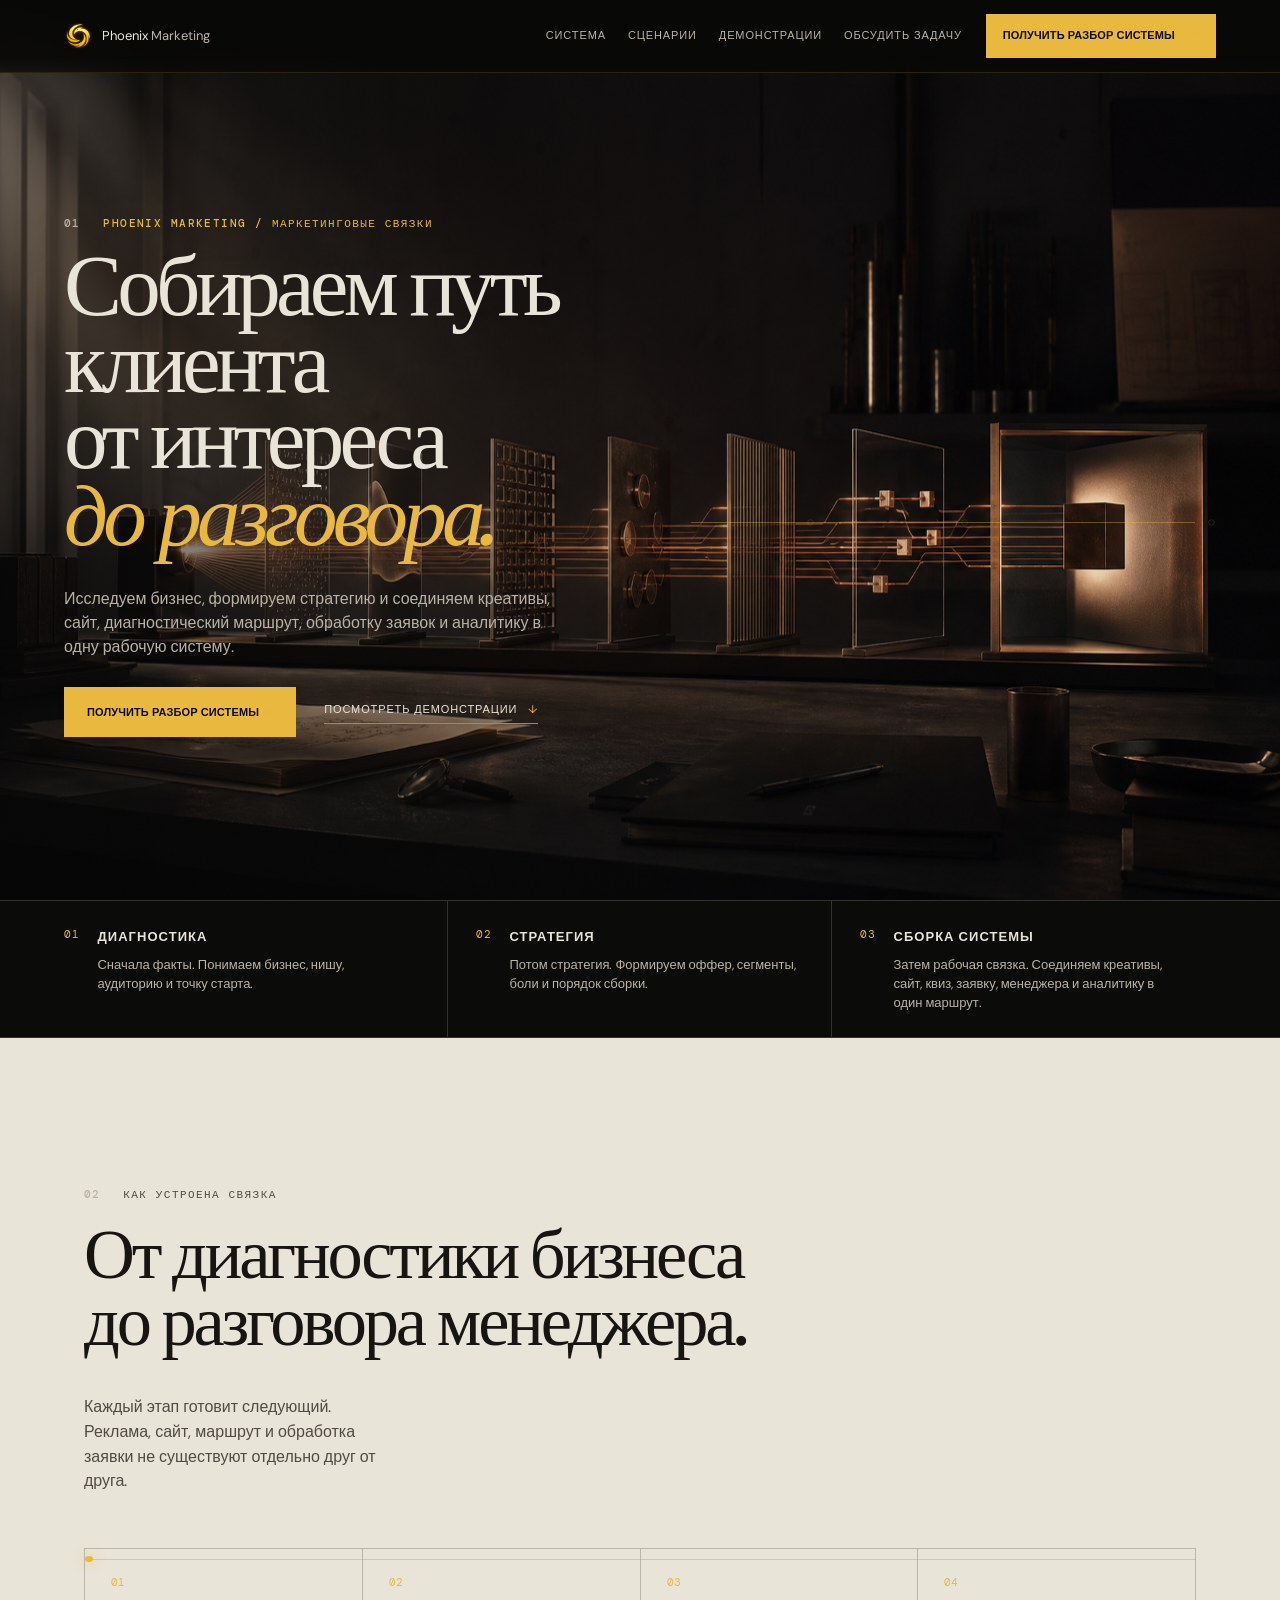
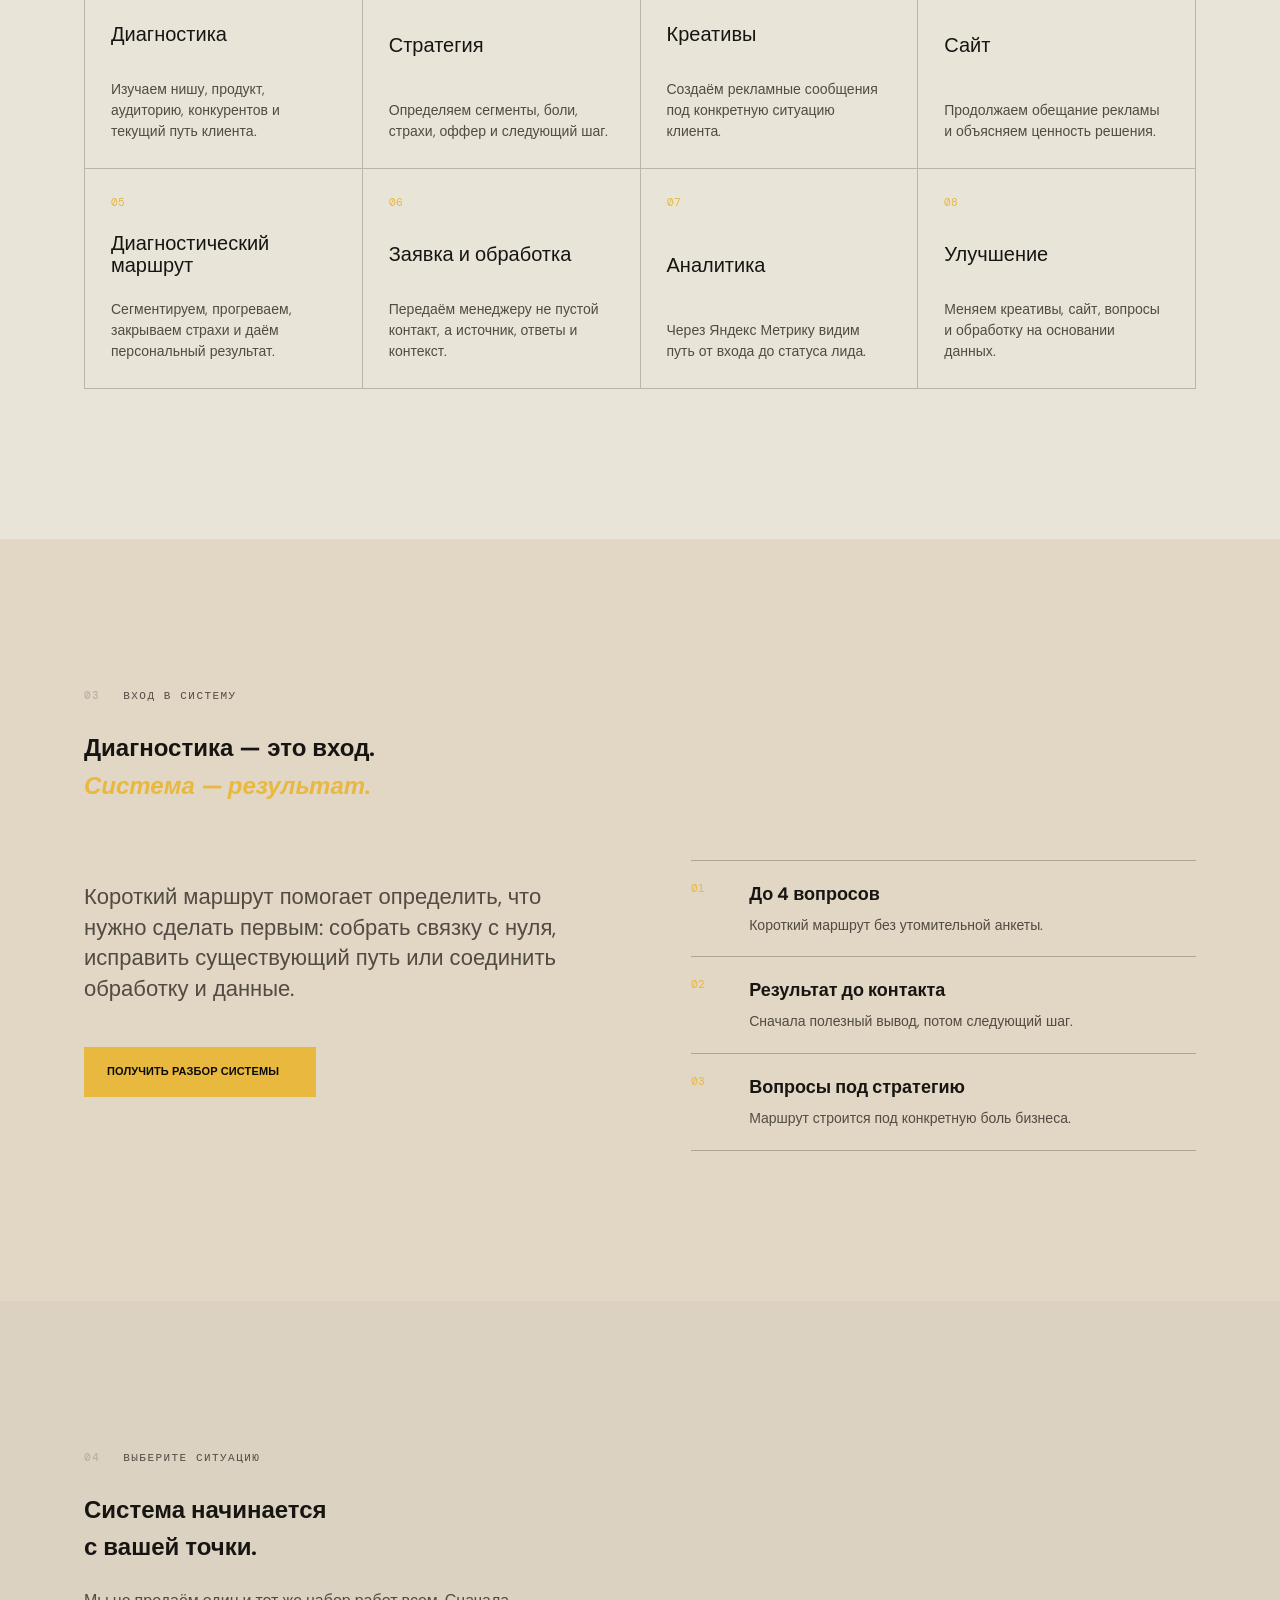
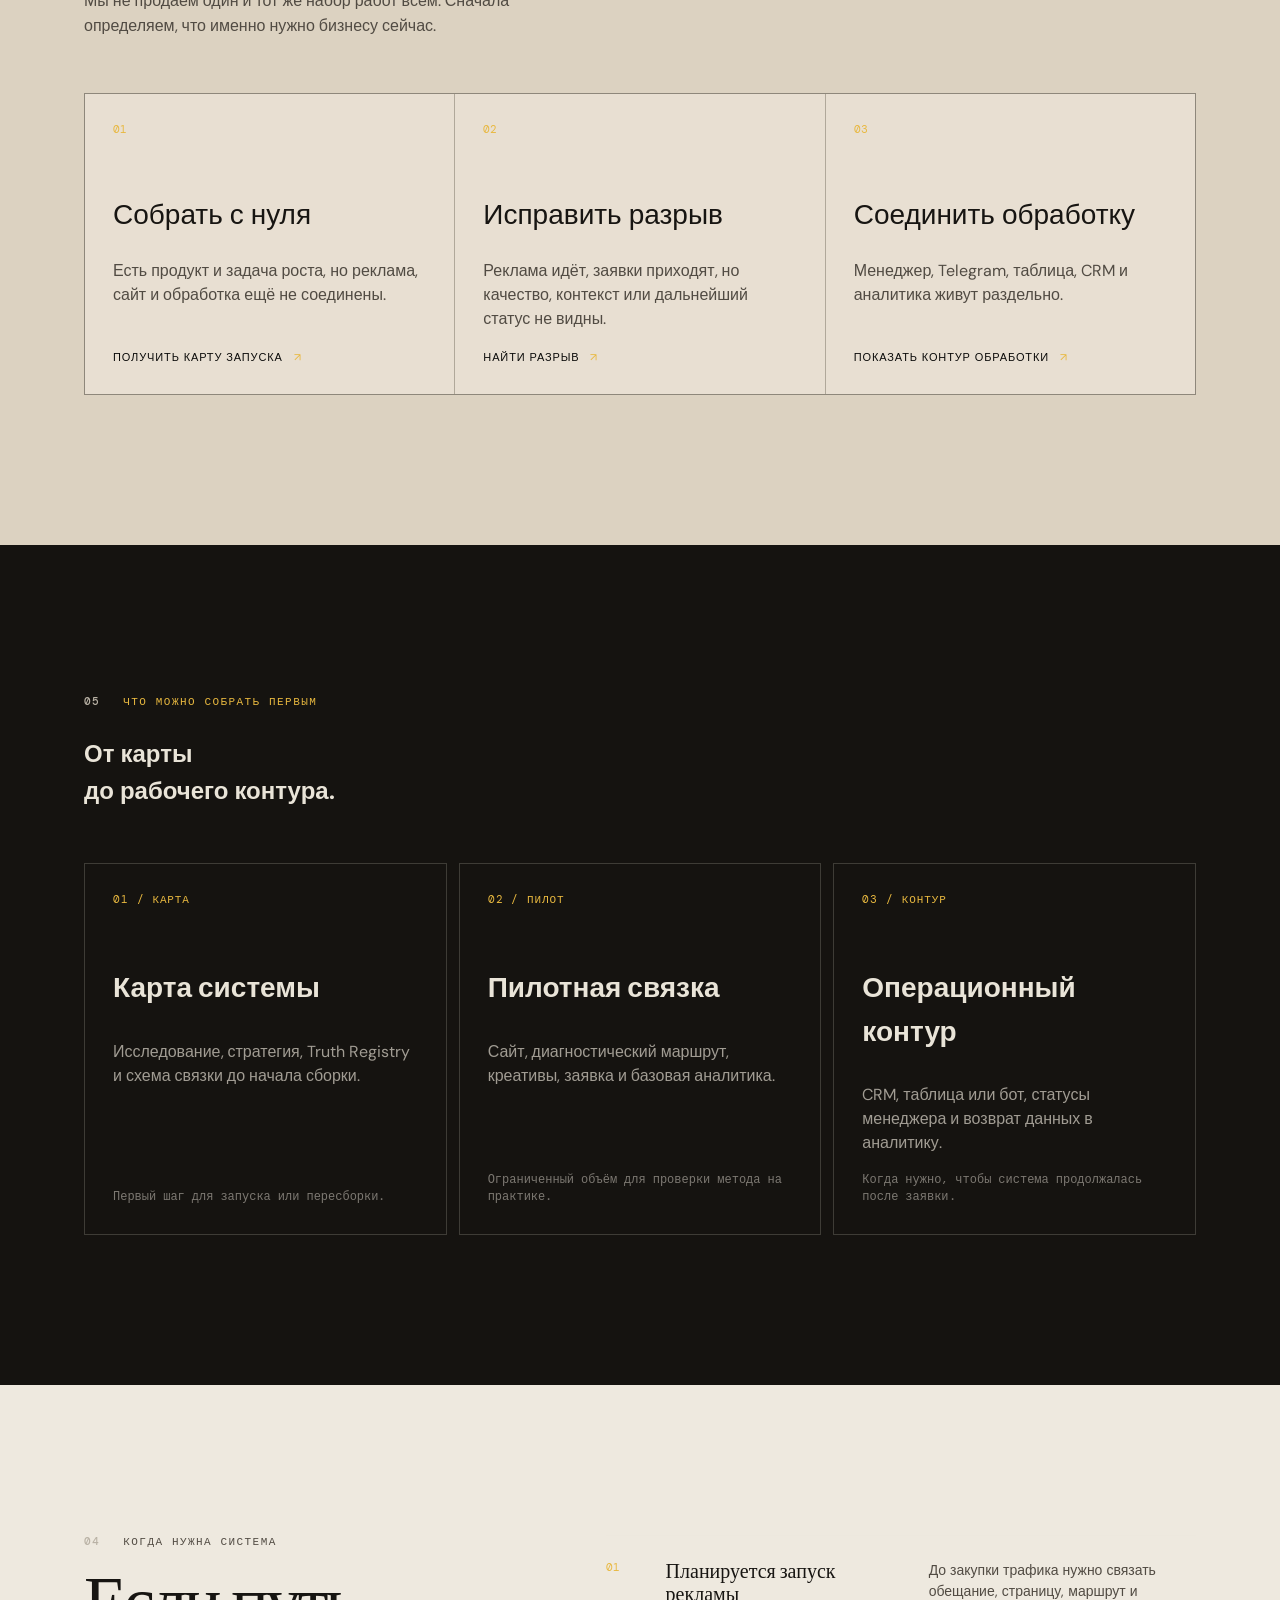
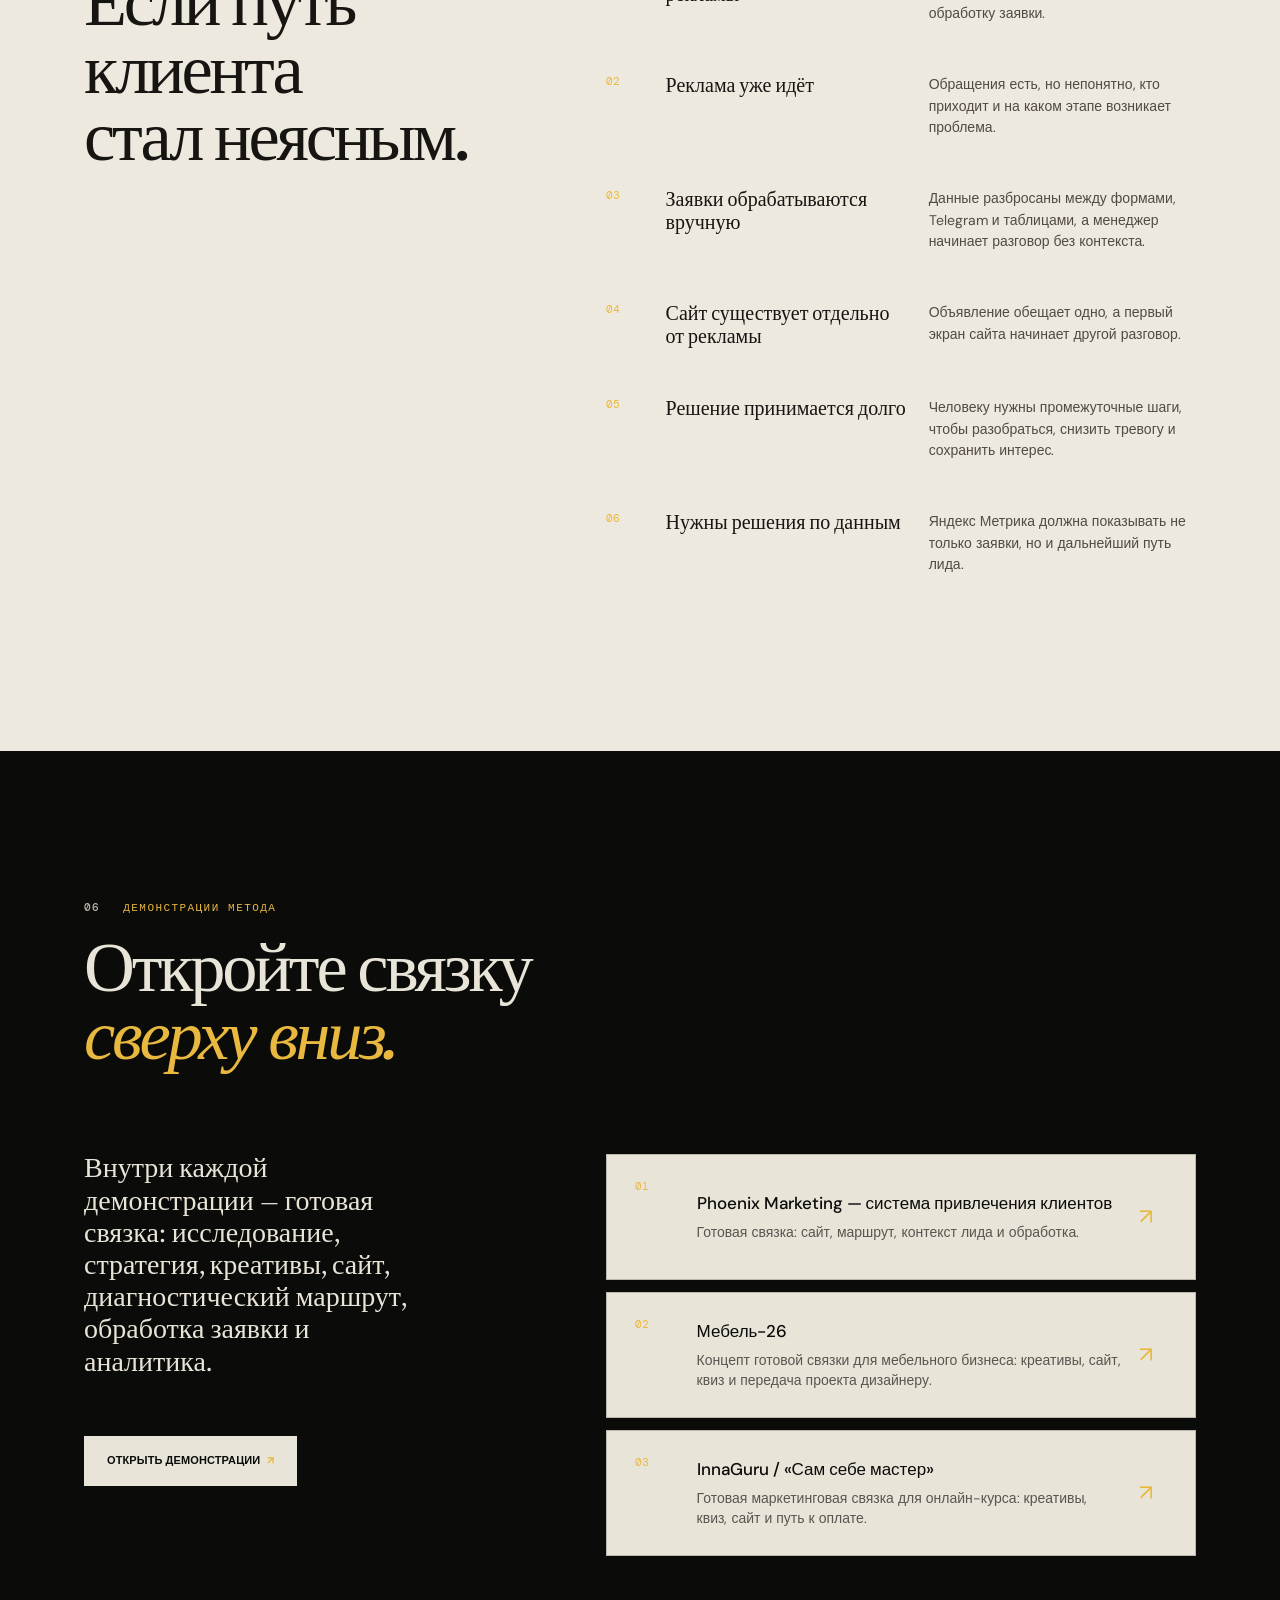
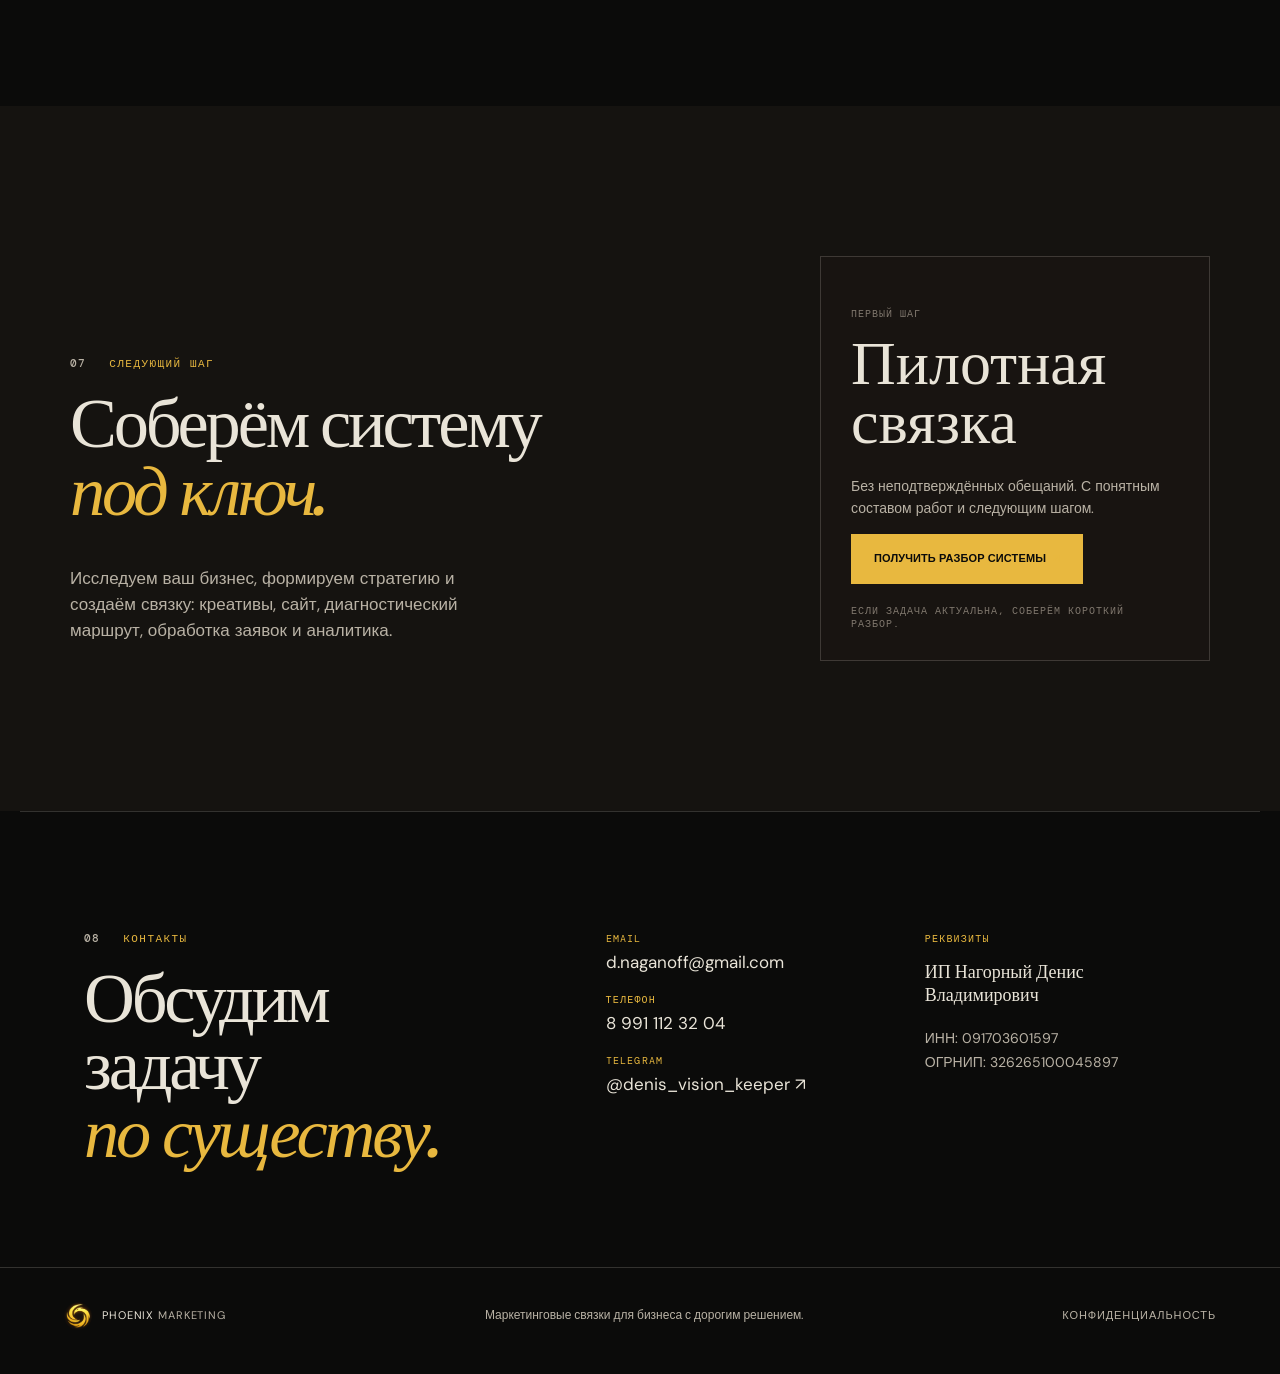
==== index.html @ da8b899a "Route signal through mechanism cards" ====
<!doctype html>
<html lang="ru">
<head>
  <meta charset="utf-8">
  <meta name="viewport" content="width=device-width, initial-scale=1">
  <meta name="description" content="Phoenix Marketing — маркетинговые связки: диагностика бизнеса, стратегия, креативы, сайт, квиз, обработка заявок и аналитика.">
  <title>Phoenix Marketing — система привлечения и обработки клиентов</title>
  <link rel="icon" type="image/png" href="assets/phoenix-logo.png">
  <link rel="stylesheet" href="styles.css?v=20260814-process-v59">
  <link rel="stylesheet" href="wow-system.css?v=20260814-w1">
  <!-- Yandex.Metrika counter -->
  <script type="text/javascript">
      (function(m,e,t,r,i,k,a){
          m[i]=m[i]||function(){(m[i].a=m[i].a||[]).push(arguments)};
          m[i].l=1*new Date();
          for (var j = 0; j < document.scripts.length; j++) {if (document.scripts[j].src === r) { return; }}
          k=e.createElement(t),a=e.getElementsByTagName(t)[0],k.async=1,k.src=r,a.parentNode.insertBefore(k,a)
      })(window, document,'script','https://mc.yandex.ru/metrika/tag.js?id=111611280', 'ym');

      ym(111611280, 'init', {ssr:true, webvisor:true, clickmap:true, ecommerce:"dataLayer", referrer: document.referrer, url: location.href, accurateTrackBounce:true, trackLinks:true});
  </script>
  <!-- /Yandex.Metrika counter -->
  <script defer src="script.js?v=20260814-demos-v61"></script>
  <script defer src="wow-system.js?v=20260814-w1"></script>
</head>
<body>
  <noscript><div><img src="https://mc.yandex.ru/watch/111611280" style="position:absolute; left:-9999px;" alt="" /></div></noscript>
  <a class="skip-link" href="#main">К содержимому</a>
  <header class="site-header">
    <a class="brand" href="#top" aria-label="Phoenix Marketing — на главную"><img class="brand-logo" src="assets/phoenix-logo.png" alt=""><span>Phoenix <em>Marketing</em></span></a>
    <nav aria-label="Основная навигация">
      <a href="#mechanism">Система</a>
      <a href="#scenarios">Сценарии</a>
      <a href="#demos">Демонстрации</a>
      <a href="#contacts">Обсудить задачу</a>
    </nav>
    <button class="header-cta js-open-quiz" type="button">Получить разбор системы <span aria-hidden="true">↗</span></button>
  </header>

  <main id="main">
    <section class="hero" id="top">
      <div class="hero-copy reveal">
        <p class="eyebrow"><span>01</span> Phoenix Marketing / маркетинговые связки</p>
        <h1>Собираем путь клиента<br>от интереса<br><i>до разговора.</i></h1>
        <p class="hero-lead">Исследуем бизнес, формируем стратегию и соединяем креативы, сайт, диагностический маршрут, обработку заявок и аналитику в одну рабочую систему.</p>
        <div class="hero-actions">
          <button class="button primary js-open-quiz" type="button">Получить разбор системы <span aria-hidden="true">↗</span></button>
          <a class="text-link" href="#demos">Посмотреть демонстрации <span aria-hidden="true">↓</span></a>
        </div>
      </div>
      <div class="wow-hero-layer" data-wow-scene="hero" aria-hidden="true">
        <span class="wow-hero-route"></span>
        <span class="wow-hero-node wow-hero-node-a"></span>
        <span class="wow-hero-node wow-hero-node-b"></span>
        <span class="wow-hero-node wow-hero-node-c"></span>
      </div>
      <div class="hero-visual reveal" data-tilt>
        <div class="visual-label">ДИАГНОСТИКА / СТРАТЕГИЯ / КЛИЕНТ</div>
        <svg class="signal-sculpture" viewBox="0 0 720 620" role="img" aria-label="Схема прохождения клиента через маркетинговую связку">
          <defs><linearGradient id="copper" x1="0" y1="0" x2="1" y2="0"><stop stop-color="#6d3f25"/><stop offset=".5" stop-color="#e6a06b"/><stop offset="1" stop-color="#8f4d2b"/></linearGradient></defs>
          <g class="grid"><path d="M60 80H660M60 180H660M60 280H660M60 380H660M60 480H660M60 580H660M120 40V580M240 40V580M360 40V580M480 40V580M600 40V580"/></g>
          <g class="modules"><rect x="72" y="244" width="82" height="132"/><rect x="192" y="205" width="72" height="210"/><rect x="302" y="255" width="74" height="112"/><rect x="414" y="190" width="78" height="240"/><rect x="532" y="230" width="106" height="160"/></g>
          <g class="signal"><path d="M28 310C90 310 102 310 132 310C170 310 182 290 214 290C246 290 254 328 286 328C318 328 332 276 362 276C398 276 404 352 438 352C472 352 482 292 516 292C552 292 558 320 590 320C624 320 648 310 692 310"/><path d="M28 320C88 320 106 320 136 320C170 320 182 304 214 304C246 304 256 340 288 340C320 340 334 290 364 290C400 290 406 366 440 366C474 366 486 306 518 306C552 306 562 334 592 334C626 334 650 320 692 320"/></g>
          <g class="labels"><text x="72" y="420">ДИАГНОСТИКА</text><text x="192" y="455">СТРАТЕГИЯ</text><text x="302" y="405">КРЕАТИВ</text><text x="414" y="470">КВИЗ</text><text x="532" y="420">КОНТАКТ</text></g>
          <circle class="dot" cx="28" cy="315" r="6"/><circle class="dot" cx="692" cy="315" r="6"/>
        </svg>
      </div>
    </section>

    <section class="proof-strip" aria-label="Принципы Phoenix Marketing" data-wow-scene="process">
      <div><span>01</span><div><strong>Диагностика</strong><p>Сначала факты. Понимаем бизнес, нишу, аудиторию и точку старта.</p></div></div>
      <div><span>02</span><div><strong>Стратегия</strong><p>Потом стратегия. Формируем оффер, сегменты, боли и порядок сборки.</p></div></div>
      <div><span>03</span><div><strong>Сборка системы</strong><p>Затем рабочая связка. Соединяем креативы, сайт, квиз, заявку, менеджера и аналитику в один маршрут.</p></div></div>
    </section>

    <section class="section mechanism" id="mechanism" data-wow-scene="mechanism">
      <div class="section-intro reveal">
        <p class="eyebrow"><span>02</span> Как устроена связка</p>
        <h2>От диагностики бизнеса<br>до разговора менеджера.</h2>
        <p class="section-note">Каждый этап готовит следующий. Реклама, сайт, маршрут и обработка заявки не существуют отдельно друг от друга.</p>
      </div>
      <div class="mechanism-grid">
        <article class="mechanism-card reveal" tabindex="0"><span class="number">01</span><b>Диагностика</b><p>Изучаем нишу, продукт, аудиторию, конкурентов и текущий путь клиента.</p></article>
        <article class="mechanism-card reveal" tabindex="0"><span class="number">02</span><b>Стратегия</b><p>Определяем сегменты, боли, страхи, оффер и следующий шаг.</p></article>
        <article class="mechanism-card reveal" tabindex="0"><span class="number">03</span><b>Креативы</b><p>Создаём рекламные сообщения под конкретную ситуацию клиента.</p></article>
        <article class="mechanism-card reveal" tabindex="0"><span class="number">04</span><b>Сайт</b><p>Продолжаем обещание рекламы и объясняем ценность решения.</p></article>
        <article class="mechanism-card reveal" tabindex="0"><span class="number">05</span><b>Диагностический маршрут</b><p>Сегментируем, прогреваем, закрываем страхи и даём персональный результат.</p></article>
        <article class="mechanism-card reveal" tabindex="0"><span class="number">06</span><b>Заявка и обработка</b><p>Передаём менеджеру не пустой контакт, а источник, ответы и контекст.</p></article>
        <article class="mechanism-card reveal" tabindex="0"><span class="number">07</span><b>Аналитика</b><p>Через Яндекс Метрику видим путь от входа до статуса лида.</p></article>
        <article class="mechanism-card reveal" tabindex="0"><span class="number">08</span><b>Улучшение</b><p>Меняем креативы, сайт, вопросы и обработку на основании данных.</p></article>
      </div>
    </section>

    <section class="section diagnostic-section">
      <div class="reveal">
        <p class="eyebrow"><span>03</span> Вход в систему</p>
        <h2>Диагностика — это вход.<br><i>Система — результат.</i></h2>
      </div>
      <div class="diagnostic-layout">
        <div class="diagnostic-copy reveal"><p>Короткий маршрут помогает определить, что нужно сделать первым: собрать связку с нуля, исправить существующий путь или соединить обработку и данные.</p><button class="button primary js-open-quiz" type="button">Получить разбор системы <span aria-hidden="true">↗</span></button></div>
        <div class="diagnostic-points reveal"><div><span>01</span><b>До 4 вопросов</b><p>Короткий маршрут без утомительной анкеты.</p></div><div><span>02</span><b>Результат до контакта</b><p>Сначала полезный вывод, потом следующий шаг.</p></div><div><span>03</span><b>Вопросы под стратегию</b><p>Маршрут строится под конкретную боль бизнеса.</p></div></div>
      </div>
    </section>

    <section class="section scenarios" id="scenarios">
      <div class="reveal"><p class="eyebrow"><span>04</span> Выберите ситуацию</p><h2>Система начинается<br>с вашей точки.</h2><p class="section-note scenario-intro">Мы не продаём один и тот же набор работ всем. Сначала определяем, что именно нужно бизнесу сейчас.</p></div>
      <div class="scenario-grid">
        <article class="scenario-card reveal"><span class="number">01</span><h3>Собрать с нуля</h3><p>Есть продукт и задача роста, но реклама, сайт и обработка ещё не соединены.</p><button class="text-link js-open-quiz" type="button">Получить карту запуска <span aria-hidden="true">↗</span></button></article>
        <article class="scenario-card reveal"><span class="number">02</span><h3>Исправить разрыв</h3><p>Реклама идёт, заявки приходят, но качество, контекст или дальнейший статус не видны.</p><button class="text-link js-open-quiz" type="button">Найти разрыв <span aria-hidden="true">↗</span></button></article>
        <article class="scenario-card reveal"><span class="number">03</span><h3>Соединить обработку</h3><p>Менеджер, Telegram, таблица, CRM и аналитика живут раздельно.</p><button class="text-link js-open-quiz" type="button">Показать контур обработки <span aria-hidden="true">↗</span></button></article>
      </div>
    </section>

    <section class="section offers" id="offers">
      <div class="reveal"><p class="eyebrow"><span>05</span> Что можно собрать первым</p><h2>От карты<br>до рабочего контура.</h2></div>
      <div class="offer-levels">
        <article class="offer-level reveal"><span>01 / КАРТА</span><h3>Карта системы</h3><p>Исследование, стратегия, Truth Registry и схема связки до начала сборки.</p><small>Первый шаг для запуска или пересборки.</small></article>
        <article class="offer-level reveal"><span>02 / ПИЛОТ</span><h3>Пилотная связка</h3><p>Сайт, диагностический маршрут, креативы, заявка и базовая аналитика.</p><small>Ограниченный объём для проверки метода на практике.</small></article>
        <article class="offer-level reveal"><span>03 / КОНТУР</span><h3>Операционный контур</h3><p>CRM, таблица или бот, статусы менеджера и возврат данных в аналитику.</p><small>Когда нужно, чтобы система продолжалась после заявки.</small></article>
      </div>
    </section>

    <section class="section fit" id="fit">
      <div class="reveal"><p class="eyebrow"><span>04</span> Когда нужна система</p><h2>Если путь клиента<br>стал неясным.</h2></div>
      <div class="fit-table">
        <div class="fit-row reveal"><span>01</span><b>Планируется запуск рекламы</b><p>До закупки трафика нужно связать обещание, страницу, маршрут и обработку заявки.</p></div>
        <div class="fit-row reveal"><span>02</span><b>Реклама уже идёт</b><p>Обращения есть, но непонятно, кто приходит и на каком этапе возникает проблема.</p></div>
        <div class="fit-row reveal"><span>03</span><b>Заявки обрабатываются вручную</b><p>Данные разбросаны между формами, Telegram и таблицами, а менеджер начинает разговор без контекста.</p></div>
        <div class="fit-row reveal"><span>04</span><b>Сайт существует отдельно от рекламы</b><p>Объявление обещает одно, а первый экран сайта начинает другой разговор.</p></div>
        <div class="fit-row reveal"><span>05</span><b>Решение принимается долго</b><p>Человеку нужны промежуточные шаги, чтобы разобраться, снизить тревогу и сохранить интерес.</p></div>
        <div class="fit-row reveal"><span>06</span><b>Нужны решения по данным</b><p>Яндекс Метрика должна показывать не только заявки, но и дальнейший путь лида.</p></div>
      </div>
    </section>

    <section class="section proof" id="demos">
      <div class="reveal"><p class="eyebrow"><span>06</span> Демонстрации метода</p><h2>Откройте связку<br><i>сверху вниз.</i></h2></div>
      <div class="proof-layout">
        <div class="proof-statement reveal"><p>Внутри каждой демонстрации — готовая связка: исследование, стратегия, креативы, сайт, диагностический маршрут, обработка заявки и аналитика.</p><button class="button secondary js-open-demo" type="button" data-demo-id="mebel-26">Открыть демонстрации <span aria-hidden="true">↗</span></button></div>
        <div class="proof-list">
          <button class="proof-item reveal js-open-demo" type="button" data-demo-id="phoenix-client-acquisition-system"><span>01</span><div><b>Phoenix Marketing — система привлечения клиентов</b><p>Готовая связка: сайт, маршрут, контекст лида и обработка.</p></div><em aria-hidden="true">↗</em></button>
          <button class="proof-item reveal js-open-demo" type="button" data-demo-id="mebel-26"><span>02</span><div><b>Мебель-26</b><p>Концепт готовой связки для мебельного бизнеса: креативы, сайт, квиз и передача проекта дизайнеру.</p></div><em aria-hidden="true">↗</em></button>
          <button class="proof-item reveal js-open-demo" type="button" data-demo-id="innaguru"><span>03</span><div><b>InnaGuru / «Сам себе мастер»</b><p>Готовая маркетинговая связка для онлайн-курса: креативы, квиз, сайт и путь к оплате.</p></div><em aria-hidden="true">↗</em></button>
        </div>
      </div>
    </section>

    <section class="section offer" id="contact">
      <div class="reveal"><p class="eyebrow"><span>07</span> Следующий шаг</p><h2>Соберём систему<br><i>под ключ.</i></h2><p class="offer-lead">Исследуем ваш бизнес, формируем стратегию и создаём связку: креативы, сайт, диагностический маршрут, обработка заявок и аналитика.</p></div>
      <div class="offer-card reveal"><small>ПЕРВЫЙ ШАГ</small><strong>Пилотная связка</strong><p>Без неподтверждённых обещаний. С понятным составом работ и следующим шагом.</p><button class="button primary js-open-quiz" type="button">Получить разбор системы <span aria-hidden="true">↗</span></button><small>Если задача актуальна, соберём короткий разбор.</small></div>
    </section>
  </main>

  <section class="contact-details" id="contacts" aria-labelledby="contacts-title"><div><p class="eyebrow"><span>08</span> Контакты</p><h2 id="contacts-title">Обсудим задачу<br><i>по существу.</i></h2></div><div class="contact-grid"><div class="contact-column"><a href="mailto:d.naganoff@gmail.com"><span>Email</span>d.naganoff@gmail.com</a><a href="tel:+79911123204"><span>Телефон</span>8 991 112 32 04</a><a href="https://t.me/denis_vision_keeper" target="_blank" rel="noreferrer"><span>Telegram</span>@denis_vision_keeper ↗</a></div><div class="contact-column contact-legal"><span>Реквизиты</span><strong>ИП Нагорный Денис Владимирович</strong><p>ИНН: 091703601597<br>ОГРНИП: 326265100045897</p></div></div></section>
  <footer class="site-footer"><a class="brand" href="#top"><img class="brand-logo" src="assets/phoenix-logo.png" alt=""><span>Phoenix <em>Marketing</em></span></a><p>Маркетинговые связки для бизнеса с дорогим решением.</p><span class="footer-links"><a href="privacy.html">Конфиденциальность</a></span></footer>

  <div class="modal" id="quiz-modal" role="dialog" aria-modal="true" aria-labelledby="quiz-title" data-expert-avatar="[data-uri]" hidden>
    <div class="modal-backdrop" data-close-modal></div>
    <div class="modal-panel quiz-panel" role="document"><button class="modal-close" type="button" aria-label="Закрыть диагностику" data-close-modal>×</button><div class="quiz-progress"><span data-quiz-progress>Старт</span><span class="progress-track"><i data-quiz-bar></i></span><span class="quiz-discount" data-quiz-discount>Скидка: 0%</span></div><div class="quiz-content"><p class="eyebrow"><span>МИНИ-РЕШЕНИЕ</span></p><div class="quiz-start" data-quiz-start><h2 id="quiz-title" data-quiz-title>Соберите план привлечения клиентов без слива бюджета.</h2><p class="quiz-lead">Ответьте на 4 коротких вопроса — мы определим, что должно быть готово в вашем бизнесе до запуска рекламы.</p><div class="quiz-promise"><strong>После прохождения вы получите:</strong><ul><li>Персональный пошаговый план сборки маркетинговой связки</li><li>Бонус 1: чек-лист готовности к запуску рекламы</li><li>Бонус 2: шаблон пути лида от рекламы до менеджера</li><li>Накопление скидки до 10% на работы Phoenix Marketing</li></ul><p>Каждый отвеченный вопрос увеличивает накопленную скидку на 2,5%.</p></div><div class="expert-card expert-card-start"><img class="expert-avatar" data-expert-avatar-img alt="Денис — эксперт Phoenix Marketing"><div><strong>Денис — эксперт Phoenix Marketing</strong><p>Поможет понять, что собрать первым, чтобы реклама вела в систему, а не в набор разрозненных инструментов.</p></div></div><button class="button primary" type="button" data-start-quiz>Начать диагностику <span aria-hidden="true">↗</span></button></div><div class="quiz-flow" data-quiz-flow hidden><h2 data-quiz-flow-title>Проверьте готовность системы</h2><p class="quiz-lead" data-quiz-lead>Ответьте на четыре коротких вопроса.</p><div class="expert-card"><img class="expert-avatar" data-expert-avatar-img alt="Денис — эксперт Phoenix Marketing"><p class="quiz-expert" data-quiz-expert></p></div><div class="quiz-question" data-quiz-question></div><div class="quiz-options" data-quiz-options></div><div class="quiz-navigation"><button class="quiz-back" type="button" data-quiz-back hidden>← Назад</button></div></div><div class="quiz-result" data-quiz-result hidden></div></div></div>
  </div>

  <div class="modal" id="demo-modal" role="dialog" aria-modal="true" aria-labelledby="demo-title" hidden>
    <div class="modal-backdrop" data-close-modal></div>
    <div class="modal-panel demo-panel" role="document"><button class="modal-close" type="button" aria-label="Закрыть демонстрацию" data-close-modal>×</button><div class="demo-head"><p class="eyebrow"><span>ДЕМОНСТРАЦИЯ ПРОДУКТА</span></p><h2 id="demo-title" data-demo-title>Готовая связка</h2><p data-demo-status></p></div><div class="demo-stack"><section><span class="demo-index">01</span><h3>Боль и стратегия</h3><p data-demo-strategy></p></section><section><span class="demo-index">02</span><h3>Креативы</h3><div class="demo-assets" data-demo-assets></div><p data-demo-creatives></p></section><section><span class="demo-index">03</span><h3 data-demo-bonus-heading>PDF-бонусы</h3><div class="demo-bonuses" data-demo-bonuses></div></section><section><span class="demo-index">04</span><h3>Сайт проекта</h3><div class="site-frame"><div class="frame-loading" data-frame-loading>Загрузка сайта…</div><iframe title="Сайт проекта" data-demo-frame loading="lazy"></iframe></div></section><section><span class="demo-index">05</span><h3>Диагностический квиз</h3><div class="site-frame quiz-frame"><div class="frame-loading" data-quiz-loading>Загрузка квиза…</div><iframe title="Диагностический квиз" data-demo-quiz-frame loading="lazy"></iframe></div></section><section><span class="demo-index">06</span><h3>Обработка и аналитика</h3><div class="demo-integrations" data-demo-integrations></div><p data-demo-ops></p></section><section><span class="demo-index">07</span><h3>Состав решения</h3><p data-demo-price></p></section></div><button class="button primary demo-final-cta" type="button">Собрать такую систему <span aria-hidden="true">↗</span></button></div>
  </div>
</body>
</html>
---- styles.css ----
@import url('https://fonts.googleapis.com/css2?family=DM+Mono:wght@400;500&family=DM+Sans:wght@400;500;600;700&family=Newsreader:opsz,wght@6..72,400;6..72,500;6..72,600&display=swap');
:root{--ink:#0b0b0a;--paper:#e9e4d8;--dim:#b9b2a5;--copper:#d58b58;--copper-dark:#9f6342;--line:rgba(233,228,216,.18);--dark-line:rgba(11,11,10,.18);--serif:'Newsreader',Georgia,serif;--sans:'DM Sans',Arial,sans-serif;--mono:'DM Mono',monospace;--ease:cubic-bezier(.22,.61,.36,1)}
*{box-sizing:border-box}html{scroll-behavior:smooth}body{margin:0;background:var(--ink);color:var(--paper);font-family:var(--sans);font-size:16px;line-height:1.55;overflow-x:hidden}.skip-link{position:fixed;left:16px;top:-60px;z-index:50;background:var(--copper);color:var(--ink);padding:12px 16px;text-decoration:none}.skip-link:focus{top:16px}.site-header{position:fixed;z-index:10;top:0;left:0;right:0;display:flex;align-items:center;justify-content:space-between;padding:22px 5vw;max-width:1440px;margin:auto}.brand{display:inline-flex;align-items:center;gap:10px;color:inherit;text-decoration:none;font-size:13px}.brand em{color:var(--dim);font-style:normal}.brand-mark{color:var(--copper);font-size:25px;line-height:1}.site-header nav{display:flex;gap:30px;margin-left:auto;margin-right:40px}.site-header nav a,.header-cta,.site-footer a,.text-link{font-size:11px;letter-spacing:.08em;text-transform:uppercase;text-decoration:none;color:inherit}.site-header nav a{color:var(--dim);transition:color .2s ease}.site-header nav a:hover{color:var(--paper)}.header-cta{border-bottom:1px solid var(--copper);padding-bottom:5px}.header-cta span,.button span,.text-link span{color:var(--copper);margin-left:7px}.hero{min-height:100svh;max-width:1440px;margin:auto;padding:120px 5vw 90px;display:grid;grid-template-columns:minmax(0,1fr) minmax(420px,1fr);gap:4vw;align-items:center;position:relative}.hero:before{content:'';position:absolute;inset:0 0 0 48%;background:radial-gradient(circle at 50% 50%,rgba(143,77,43,.13),transparent 62%);pointer-events:none}.hero-copy{max-width:650px;position:relative;z-index:1}.eyebrow{font:500 11px/1.2 var(--mono);letter-spacing:.13em;text-transform:uppercase;color:var(--copper);margin:0 0 27px}.eyebrow span{color:var(--dim);margin-right:14px}.hero h1{font:400 clamp(58px,8.2vw,126px)/.88 var(--serif);letter-spacing:-.055em;margin:0 0 34px}.hero h1 i,h2 i{font-style:italic;color:var(--copper)}.hero-lead{max-width:500px;color:var(--dim);font-size:17px;line-height:1.65;margin:0 0 38px}.hero-actions{display:flex;align-items:center;gap:28px;flex-wrap:wrap}.button{display:inline-flex;align-items:center;justify-content:center;min-height:48px;padding:13px 18px;border:1px solid transparent;font:600 11px/1 var(--sans);letter-spacing:.08em;text-transform:uppercase;text-decoration:none;cursor:pointer;transition:transform .2s var(--ease),background-color .2s ease,color .2s ease}.button:hover{transform:translateY(-3px)}.button:focus-visible,.text-link:focus-visible,.site-header a:focus-visible,.proof-item:focus-visible,.site-footer a:focus-visible{outline:2px solid var(--copper);outline-offset:5px}.button.primary{background:var(--copper);color:var(--ink)}.button.primary:hover{background:#e8a875}.button.secondary{border-color:var(--copper);color:var(--paper)}.button.secondary:hover{background:var(--copper);color:var(--ink)}.text-link{border-bottom:1px solid var(--copper-dark);padding-bottom:5px}.hero-visual{position:relative;min-height:590px;display:grid;place-items:center;transform:perspective(1000px) rotateY(var(--ry,0deg)) rotateX(var(--rx,0deg));transition:transform .35s var(--ease)}.signal-sculpture{width:100%;max-width:720px;overflow:visible}.grid{fill:none;stroke:#d6cbbd;stroke-width:1;opacity:.22}.modules rect{fill:rgba(22,19,16,.78);stroke:#9f7555;stroke-width:1.4}.signal path{fill:none;stroke:url(#copper);stroke-width:2.4}.labels text{font:500 10px var(--mono);letter-spacing:1.8px;fill:var(--dim)}.dot{fill:#efae78;filter:drop-shadow(0 0 9px #d58b58)}.visual-label{position:absolute;top:65px;right:2%;font:500 9px var(--mono);letter-spacing:.16em;color:var(--dim)}.proof-strip{display:grid;grid-template-columns:repeat(3,1fr);border-top:1px solid var(--line);border-bottom:1px solid var(--line);max-width:1440px;margin:auto;padding:0 5vw}.proof-strip div{display:flex;gap:20px;align-items:center;padding:22px 0;border-right:1px solid var(--line);font-size:12px;letter-spacing:.06em;text-transform:uppercase}.proof-strip div+div{padding-left:30px}.proof-strip div:last-child{border-right:0}.proof-strip span,.number,.node b,.fit-row span,.proof-item>span{font:11px var(--mono);color:var(--copper)}.section{max-width:1240px;margin:auto;padding:150px 5vw}.fracture{display:grid;grid-template-columns:minmax(250px,.8fr) 1.4fr;gap:8vw}.section-intro h2,.architecture h2,.proof h2,.fit h2,.offer h2{font:400 clamp(42px,5.5vw,80px)/.96 var(--serif);letter-spacing:-.045em;margin:0}.section-note{max-width:310px;color:var(--dim);margin-top:32px}.fracture-grid{display:grid;grid-template-columns:repeat(2,1fr);gap:1px;background:var(--line);border:1px solid var(--line)}.card{background:var(--ink);min-height:295px;padding:26px;transition:background-color .25s ease}.card:hover{background:#171310}.card h3{font:500 25px var(--serif);margin:78px 0 12px}.card p{color:var(--dim);font-size:14px;line-height:1.55;max-width:230px;margin:0}.card small{display:block;font:10px var(--mono);letter-spacing:.14em;color:var(--copper-dark);margin-top:28px}.architecture{max-width:none;background:var(--paper);color:var(--ink);padding-left:5vw;padding-right:5vw}.architecture .eyebrow{color:var(--copper-dark)}.architecture h2{max-width:900px}.architecture-line{max-width:1240px;margin:76px auto 0;display:grid;grid-template-columns:repeat(6,1fr);position:relative}.architecture-line:before{content:'';position:absolute;top:10px;left:0;right:0;height:1px;background:var(--dark-line)}.node{position:relative;padding-right:20px}.node:before{content:'';display:block;width:20px;height:20px;border:1px solid var(--copper-dark);background:var(--paper);margin-bottom:22px;position:relative;z-index:1}.node b{font-size:10px;letter-spacing:.1em;color:var(--copper-dark)}.node p{font-size:13px;line-height:1.5;color:#625e57;max-width:145px;margin:15px 0 0}.proof-layout{display:grid;grid-template-columns:.8fr 1.2fr;gap:10vw;margin-top:78px}.proof-statement{max-width:340px}.proof-statement p{font:400 28px/1.15 var(--serif);margin:0 0 34px}.proof-item{display:grid;grid-template-columns:40px 1fr 26px;gap:16px;align-items:start;padding:22px 0;border-top:1px solid var(--line);color:var(--paper);text-decoration:none;transition:padding-left .25s ease}.proof-item:hover{padding-left:10px}.proof-item b{font-size:16px;font-weight:500}.proof-item p{color:var(--dim);font-size:14px;margin:7px 0 0}.proof-item em{font-style:normal;color:var(--copper);font-size:20px}.proof-item.muted{color:var(--dim)}.fit{display:grid;grid-template-columns:.8fr 1.2fr;gap:10vw}.fit-table{border-top:1px solid var(--line)}.fit-row{display:grid;grid-template-columns:40px 1fr 1.1fr;gap:20px;align-items:start;border-bottom:1px solid var(--line);padding:24px 0}.fit-row b{font:500 20px var(--serif)}.fit-row p{color:var(--dim);font-size:14px;margin:0}.offer{display:grid;grid-template-columns:1fr 390px;gap:10vw;align-items:end;max-width:none;background:#12100e;padding-left:calc((100% - 1140px)/2);padding-right:calc((100% - 1140px)/2)}.offer>div:first-child{max-width:670px}.offer-lead{max-width:440px;color:var(--dim);font-size:17px;margin-top:32px}.offer-card{border:1px solid var(--line);padding:30px;background:#181411}.offer-card strong{display:block;font:400 62px/.95 var(--serif);margin:20px 0 18px}.offer-card p{color:var(--dim);font-size:14px}.offer-card small{display:block;color:#7f776d;margin-top:20px;font:10px var(--mono);letter-spacing:.1em;text-transform:uppercase}.site-footer{max-width:1440px;margin:auto;padding:34px 5vw 44px;display:flex;align-items:center;justify-content:space-between;gap:20px;color:var(--dim);border-top:1px solid var(--line);font-size:12px}.site-footer p{margin:0}.site-footer .brand{color:var(--paper)}.reveal{opacity:1;transform:none}@media(max-width:900px){.site-header{padding:18px 5vw}.site-header nav{display:none}.hero{grid-template-columns:1fr;padding-top:112px;gap:18px}.hero-visual{min-height:390px;order:-1}.visual-label{top:20px}.hero h1{font-size:clamp(58px,14vw,105px)}.fracture,.proof-layout,.fit,.offer{grid-template-columns:1fr;gap:48px}.architecture-line{grid-template-columns:repeat(3,1fr);gap:38px 20px}.architecture-line:before{display:none}.offer{padding-left:5vw;padding-right:5vw}.site-footer{flex-wrap:wrap}.site-footer p{order:3;width:100%}}@media(max-width:560px){body{font-size:15px}.site-header{position:absolute}.header-cta{font-size:10px}.hero{padding:95px 20px 70px}.hero-visual{min-height:300px}.hero h1{font-size:clamp(52px,16vw,82px)}.hero-lead{font-size:16px}.signal-sculpture{width:118%;max-width:none;margin-left:-9%}.visual-label{font-size:8px}.proof-strip{grid-template-columns:1fr;padding:0 20px}.proof-strip div,.proof-strip div+div{border-right:0;border-bottom:1px solid var(--line);padding:16px 0}.proof-strip div:last-child{border-bottom:0}.section{padding:92px 20px}.section-intro h2,.architecture h2,.proof h2,.fit h2,.offer h2{font-size:clamp(42px,12vw,64px)}.fracture-grid{grid-template-columns:1fr}.card{min-height:245px}.architecture{padding-left:20px;padding-right:20px}.architecture-line{grid-template-columns:repeat(2,1fr);gap:30px 12px;margin-top:48px}.node{padding-right:4px}.node p{font-size:12px}.proof-layout{margin-top:48px}.proof-statement p{font-size:25px}.fit-row{grid-template-columns:28px 1fr}.fit-row p{grid-column:2}.offer{padding-left:20px;padding-right:20px}.site-footer{padding-left:20px;padding-right:20px;align-items:flex-start;flex-direction:column}}@media(prefers-reduced-motion:reduce){html{scroll-behavior:auto}.reveal{opacity:1;transform:none;transition:none}.hero-visual{transform:none!important;transition:none}.button,.proof-item{transition:none}}

/* Signal console */
.signal-console{padding-top:clamp(72px,10vw,144px);padding-bottom:clamp(72px,10vw,144px);background:linear-gradient(180deg,var(--ink) 0%,#171411 100%);color:var(--paper);position:relative;overflow:hidden}
.signal-console:before{content:"";position:absolute;inset:0;background:linear-gradient(90deg,transparent 0 49.8%,rgba(230,160,107,.12) 50%,transparent 50.2%),linear-gradient(0deg,transparent 0 49.8%,rgba(230,160,107,.08) 50%,transparent 50.2%);background-size:120px 120px;mask-image:linear-gradient(180deg,transparent,black 30%,black 70%,transparent);pointer-events:none}
.console-head,.console-shell{position:relative;z-index:1}
.console-head{display:grid;grid-template-columns:1.15fr .85fr;gap:clamp(32px,8vw,120px);align-items:end;margin-bottom:48px}
.signal-console h2{color:var(--paper);max-width:720px}
.signal-console .section-note{color:rgba(247,240,228,.62);margin:0 0 8px}
.console-shell{border:1px solid rgba(247,240,228,.18);background:rgba(15,13,11,.72);backdrop-filter:blur(14px);box-shadow:0 24px 80px rgba(0,0,0,.28)}
.console-top{display:flex;justify-content:space-between;gap:16px;padding:16px 20px;border-bottom:1px solid rgba(247,240,228,.14);font:11px/1 var(--mono);letter-spacing:.12em;color:rgba(247,240,228,.54)}
.status-dot{display:inline-block;width:7px;height:7px;border-radius:50%;background:#b9d7a4;box-shadow:0 0 16px #b9d7a4;margin-right:8px}
.console-route{display:grid;grid-template-columns:1fr 48px 1fr 48px 1fr 48px 1fr 48px 1fr;align-items:center;padding:48px 32px 36px}
.route-node{appearance:none;border:1px solid rgba(247,240,228,.16);background:rgba(247,240,228,.025);color:var(--paper);min-height:112px;padding:16px;text-align:left;cursor:pointer;transition:transform .25s ease,border-color .25s ease,background .25s ease;display:flex;flex-direction:column;justify-content:space-between}
.route-node:hover,.route-node:focus-visible{transform:translateY(-5px);border-color:var(--copper);outline:none}
.route-node.is-active{border-color:var(--copper);background:linear-gradient(145deg,rgba(230,160,107,.2),rgba(230,160,107,.03));box-shadow:0 0 0 1px rgba(230,160,107,.16),0 16px 36px rgba(0,0,0,.2)}
.route-node span,.route-node small{font:10px/1 var(--mono);letter-spacing:.12em;color:rgba(247,240,228,.5)}
.route-node b{font:14px/1 var(--mono);letter-spacing:.06em}
.route-node small{color:var(--copper);letter-spacing:.04em}
.route-link{height:1px;background:linear-gradient(90deg,rgba(230,160,107,.25),var(--copper),rgba(230,160,107,.25));position:relative}
.route-link:after{content:"";position:absolute;right:0;top:-3px;width:7px;height:7px;border-top:1px solid var(--copper);border-right:1px solid var(--copper);transform:rotate(45deg)}
.console-readout{margin:0 32px 32px;padding:22px 24px;border-left:2px solid var(--copper);background:rgba(247,240,228,.045);display:grid;grid-template-columns:.7fr 2fr 1.5fr auto;gap:20px;align-items:center}
.readout-kicker,.readout-code{font:10px/1.3 var(--mono);letter-spacing:.1em;color:var(--copper)}
.console-readout strong{font:500 18px/1.2 var(--sans)}
.console-readout p{margin:0;color:rgba(247,240,228,.58);font-size:14px;line-height:1.45}
@media (max-width:900px){.console-head{grid-template-columns:1fr}.console-route{grid-template-columns:1fr;gap:10px;padding:24px}.route-link{width:1px;height:22px;margin-left:25px;background:linear-gradient(180deg,rgba(230,160,107,.25),var(--copper),rgba(230,160,107,.25))}.route-link:after{right:auto;left:-3px;top:auto;bottom:0;transform:rotate(135deg)}.console-readout{grid-template-columns:1fr;gap:12px;margin:0 24px 24px}}
@media (prefers-reduced-motion:reduce){.route-node{transition:none}.route-node:hover,.route-node:focus-visible{transform:none}}

/* Russian narrative and diagnostic UX */
.skip-link{position:fixed;left:16px;top:12px;z-index:1000;transform:translateY(-160%);background:var(--paper);color:var(--ink);padding:10px 14px;font:12px var(--mono);transition:transform .2s ease}.skip-link:focus{transform:translateY(0)}
button{font:inherit}.header-cta,.button,.proof-item,.js-open-demo{cursor:pointer}.header-cta{appearance:none}
.mechanism{background:var(--paper);color:var(--ink)}.mechanism-grid{display:grid;grid-template-columns:repeat(4,1fr);border-top:1px solid rgba(20,18,16,.22);border-left:1px solid rgba(20,18,16,.22);margin-top:54px}.mechanism-card{min-height:220px;padding:26px;border-right:1px solid rgba(20,18,16,.22);border-bottom:1px solid rgba(20,18,16,.22);display:flex;flex-direction:column;justify-content:space-between}.mechanism-card .number{font:11px var(--mono);color:var(--copper)}.mechanism-card b{font:500 20px/1.1 var(--sans)}.mechanism-card p{margin:0;color:rgba(20,18,16,.62);font-size:14px;line-height:1.5}
.diagnostic-section{background:#e8dfd2;color:var(--ink)}.diagnostic-layout{display:grid;grid-template-columns:1fr 1fr;gap:clamp(32px,8vw,120px);margin-top:56px;align-items:start}.diagnostic-copy p{max-width:520px;font-size:22px;line-height:1.4}.diagnostic-copy .button{margin-top:20px}.diagnostic-points{border-top:1px solid rgba(20,18,16,.25)}.diagnostic-points>div{display:grid;grid-template-columns:42px 1fr;column-gap:16px;padding:20px 0;border-bottom:1px solid rgba(20,18,16,.25)}.diagnostic-points span{font:11px var(--mono);color:var(--copper)}.diagnostic-points b{font-size:18px}.diagnostic-points p{grid-column:2;margin:6px 0 0;color:rgba(20,18,16,.62);font-size:14px}
.proof-item{appearance:none;width:100%;font-family:inherit;color:inherit;text-align:left}.proof-item:focus-visible,.header-cta:focus-visible,.modal-close:focus-visible{outline:2px solid var(--copper);outline-offset:4px}
.modal[hidden]{display:none}.modal{position:fixed;inset:0;z-index:100;display:grid;place-items:center;padding:24px}.modal-backdrop{position:absolute;inset:0;background:rgba(10,9,8,.78);backdrop-filter:blur(8px)}.modal-panel{position:relative;z-index:1;width:min(920px,100%);max-height:min(900px,calc(100vh - 48px));overflow:auto;background:var(--paper);color:var(--ink);box-shadow:0 30px 100px rgba(0,0,0,.42)}.modal-close{position:absolute;right:18px;top:16px;z-index:2;width:44px;height:44px;border:1px solid rgba(20,18,16,.22);background:transparent;color:var(--ink);font-size:28px;line-height:1;cursor:pointer}.quiz-panel{padding:clamp(28px,6vw,72px)}.quiz-progress{display:flex;align-items:center;gap:14px;font:11px var(--mono);color:var(--copper);margin-bottom:48px}.progress-track{height:2px;flex:1;background:rgba(20,18,16,.16)}.progress-track i{display:block;height:100%;width:25%;background:var(--copper);transition:width .25s ease}.quiz-content{max-width:680px;margin:auto}.quiz-content h2{font:clamp(36px,6vw,68px)/.98 var(--serif);letter-spacing:-.04em}.quiz-lead{max-width:520px;color:rgba(20,18,16,.62);font-size:16px;line-height:1.5}.quiz-question{margin-top:48px;font:500 24px/1.25 var(--sans)}.quiz-options{display:grid;gap:10px;margin-top:20px}.quiz-option{appearance:none;border:1px solid rgba(20,18,16,.22);background:transparent;padding:16px 18px;text-align:left;cursor:pointer;color:var(--ink);transition:background .2s ease,border-color .2s ease,transform .2s ease}.quiz-option:hover,.quiz-option:focus-visible{border-color:var(--copper);background:rgba(230,160,107,.12);transform:translateX(4px);outline:none}.quiz-result{margin-top:36px;padding:24px;border-left:2px solid var(--copper);background:rgba(230,160,107,.12)}.quiz-result h3{font-size:24px;margin:0 0 10px}.quiz-result p{margin:0 0 20px;line-height:1.55;color:rgba(20,18,16,.7)}
.demo-panel{padding:clamp(28px,5vw,64px)}.demo-head{padding-right:56px;border-bottom:1px solid rgba(20,18,16,.2);padding-bottom:34px}.demo-head h2{font:clamp(38px,6vw,72px)/.95 var(--serif);letter-spacing:-.05em;margin:10px 0}.demo-head p:last-child{color:var(--copper);font:12px var(--mono);letter-spacing:.04em}.demo-stack{margin-top:32px}.demo-stack section{padding:28px 0;border-bottom:1px solid rgba(20,18,16,.2)}.demo-stack h3{font-size:22px;margin:0 0 10px}.demo-stack p{max-width:680px;color:rgba(20,18,16,.65);line-height:1.55}.demo-index{font:11px var(--mono);color:var(--copper)}.site-frame{position:relative;height:440px;margin-top:18px;background:#181411;border:1px solid rgba(20,18,16,.22);overflow:auto}.site-frame iframe{display:block;width:100%;height:100%;border:0;background:#fff}.frame-loading{position:absolute;inset:0;display:grid;place-items:center;color:rgba(247,240,228,.65);font:12px var(--mono);z-index:1;pointer-events:none}.frame-loading.is-loaded{display:none}.frame-fallback{display:inline-block;margin-top:12px;color:var(--copper);font:12px var(--mono)}.demo-final-cta{margin-top:28px}
@media (max-width:900px){.mechanism-grid{grid-template-columns:repeat(2,1fr)}.diagnostic-layout{grid-template-columns:1fr}.diagnostic-copy p{font-size:20px}.modal{padding:12px}.modal-panel{max-height:calc(100vh - 24px)}}
@media (max-width:560px){.mechanism-grid{grid-template-columns:1fr}.mechanism-card{min-height:170px}.site-frame{height:360px}.quiz-panel,.demo-panel{padding:24px 20px}.quiz-progress{margin-bottom:32px}.quiz-question{margin-top:32px;font-size:20px}}
@media (prefers-reduced-motion:reduce){.skip-link,.progress-track i,.quiz-option{transition:none}.quiz-option:hover,.quiz-option:focus-visible{transform:none}}

/* Strategy-first sections */
.scenarios{background:#e8dfd2;color:var(--ink)}.scenario-intro{max-width:520px;color:rgba(20,18,16,.62);margin-top:24px}.scenario-grid{display:grid;grid-template-columns:repeat(3,1fr);gap:1px;background:rgba(20,18,16,.22);margin-top:54px;border:1px solid rgba(20,18,16,.22)}.scenario-card{background:#e8dfd2;padding:28px;min-height:300px;display:flex;flex-direction:column;align-items:flex-start}.scenario-card .number{font:11px var(--mono);color:var(--copper)}.scenario-card h3{font:500 28px/1.05 var(--sans);margin:64px 0 14px}.scenario-card p{color:rgba(20,18,16,.64);line-height:1.5;max-width:330px}.scenario-card .text-link{margin-top:auto;color:var(--ink);padding:0;border:0;background:transparent}.offers{background:var(--ink);color:var(--paper)}.offers h2{color:var(--paper)}.offer-levels{display:grid;grid-template-columns:repeat(3,1fr);gap:12px;margin-top:54px}.offer-level{border:1px solid rgba(247,240,228,.18);padding:28px;min-height:280px;display:flex;flex-direction:column}.offer-level>span{font:11px var(--mono);color:var(--copper);letter-spacing:.08em}.offer-level h3{font-size:28px;margin:60px 0 14px}.offer-level p{color:rgba(247,240,228,.62);line-height:1.5}.offer-level small{margin-top:auto;color:rgba(247,240,228,.46);font:12px/1.45 var(--mono)}
@media(max-width:900px){.scenario-grid,.offer-levels{grid-template-columns:1fr}.scenario-card{min-height:220px}.scenario-card h3,.offer-level h3{margin-top:38px}}

/* High-contrast CTA and demo cards */
.header-cta{display:inline-flex;align-items:center;justify-content:center;gap:10px;min-height:46px;padding:12px 20px;background:var(--copper);border:1px solid var(--copper);color:var(--ink);font-weight:700;letter-spacing:.01em;white-space:nowrap}.header-cta:hover,.header-cta:focus-visible{background:#f3b887;color:var(--ink);border-color:#f3b887;transform:translateY(-1px)}.button{min-height:50px;padding:14px 22px;line-height:1.2;letter-spacing:.01em}.button.primary{background:var(--copper);color:var(--ink);border-color:var(--copper);font-weight:700}.button.primary:hover,.button.primary:focus-visible{background:#f3b887;color:var(--ink)}.button.secondary{background:var(--paper);color:var(--ink);border-color:var(--paper);font-weight:700}.button.secondary:hover,.button.secondary:focus-visible{background:#fff9f0;color:var(--ink)}.proof-list{display:grid;gap:12px}.proof-item{min-height:126px;padding:24px 28px;display:grid;grid-template-columns:44px 1fr 28px;align-items:center;gap:18px;background:var(--paper);color:var(--ink);border:1px solid rgba(20,18,16,.22);transition:background .2s ease,border-color .2s ease,transform .2s ease}.proof-item b{display:block;color:var(--ink);font-size:17px;line-height:1.25}.proof-item p{margin:8px 0 0;color:rgba(20,18,16,.68);font-size:14px;line-height:1.45}.proof-item>span{align-self:start;color:var(--copper);font:11px var(--mono)}.proof-item em{color:var(--copper);font-style:normal;font-size:22px}.proof-item:hover,.proof-item:focus-visible{background:#fff9f0;border-color:var(--copper);transform:translateX(-4px);outline:none}.proof-statement .button{margin-top:22px}
@media(max-width:900px){.header-cta{padding:11px 15px;min-height:44px;font-size:12px}.proof-item{padding:22px 20px;grid-template-columns:34px 1fr 24px;gap:12px}}
@media(max-width:560px){.header-cta{font-size:11px;padding:10px 12px}.proof-item{min-height:116px;padding:20px 16px}.proof-item b{font-size:15px}.proof-item p{font-size:13px}}


/* Lead capture and result states */
.footer-links{display:flex;gap:18px;align-items:center}.footer-links a{color:inherit}
.result-kicker{display:block;color:var(--copper-dark);font:11px var(--mono);letter-spacing:.12em;margin-bottom:12px}.result-meta{display:grid;gap:6px;margin:18px 0 22px;padding:14px 16px;border-left:1px solid var(--copper);background:rgba(230,160,107,.08);font-size:13px}.result-meta span,.result-note,.form-status{color:rgba(20,18,16,.62);font-size:12px;line-height:1.45}.result-note{margin:12px 0 0}.lead-form{display:grid;gap:14px;margin-top:22px}.lead-form label{display:grid;gap:7px;font-size:13px;font-weight:600}.lead-form input:not([type=checkbox]){min-height:48px;padding:12px;border:1px solid rgba(20,18,16,.28);background:#fffaf2;color:var(--ink);font:inherit}.lead-form input:focus-visible{outline:2px solid var(--copper);outline-offset:2px}.lead-form .consent{display:flex;grid-template-columns:none;align-items:flex-start;gap:10px;font-size:12px;font-weight:400}.lead-form input[type=checkbox]{width:18px;height:18px;accent-color:var(--copper);flex:0 0 auto}.lead-confirmation{padding:12px 0}.lead-confirmation strong{font-size:20px}.lead-confirmation p{margin:10px 0 20px;color:rgba(20,18,16,.68);line-height:1.5}
@media(max-width:560px){.footer-links{flex-wrap:wrap;gap:12px}.lead-form .button{width:100%}}

/* Product demo surface: assets and real site/quiz panels, without nested demos. */
.demo-assets{display:grid;grid-template-columns:repeat(3,1fr);gap:10px;margin:18px 0}.demo-asset-card{margin:0;border:1px solid var(--line);background:#151310;overflow:hidden}.demo-asset-card img{display:block;width:100%;aspect-ratio:1;object-fit:cover}.demo-asset-card figcaption{padding:10px;color:var(--dim);font-size:12px;line-height:1.35}.demo-asset-link,.demo-bonus-link{display:block;padding:13px 15px;border:1px solid var(--line);color:var(--paper);text-decoration:none;background:#151310}.demo-asset-link:hover,.demo-bonus-link:hover{border-color:var(--copper);color:var(--copper)}.demo-ads,.demo-bonuses,.demo-integrations{display:grid;gap:10px;margin-top:16px}.demo-ad{display:grid;grid-template-columns:1fr 1.4fr;gap:16px;padding:16px;background:#f7f4ed;color:#171512;border:1px solid rgba(20,18,16,.16)}.demo-ad h4{font:700 20px/1.1 var(--sans);margin:0 0 8px}.demo-ad p{margin:0;color:#5f5a52;font-size:13px}.demo-ad small{display:block;margin-top:10px;color:#777}.demo-integration{padding:14px 16px;border-left:2px solid var(--copper);background:rgba(232,184,63,.08);color:var(--dim)}.demo-stack .site-frame{margin-top:16px}.demo-stack .site-frame iframe{height:520px}.demo-stack .quiz-frame iframe{height:760px}.demo-final-cta{margin-top:24px}@media(max-width:700px){.demo-assets{grid-template-columns:repeat(2,1fr)}.demo-ad{grid-template-columns:1fr}.demo-stack .site-frame iframe{height:520px}.demo-stack .quiz-frame iframe{height:calc(100svh - 110px);min-height:650px}}@media(max-width:420px){.demo-assets{grid-template-columns:1fr}}

/* Demo hierarchy: every creative carries its message; the outer panel stays tall and readable. */
.demo-panel{height:calc(100svh - 16px);max-height:calc(100svh - 16px)}
.demo-asset-card figcaption{display:grid;gap:8px;min-height:132px;background:#151310}
.demo-asset-card figcaption strong{display:block;margin-bottom:6px;color:var(--paper);font-size:14px;line-height:1.25}
.demo-asset-card figcaption span{color:var(--dim);line-height:1.45}
.demo-asset-card figcaption small{color:var(--copper);font:10px/1.45 var(--mono)}
.demo-empty{margin:0;padding:16px;border:1px dashed rgba(20,18,16,.24);font-size:13px}
.demo-stack .quiz-frame{height:980px;overflow:hidden}
.demo-stack .quiz-frame iframe{height:980px;overflow:hidden}
@media(max-width:700px){.demo-panel{height:calc(100svh - 12px);max-height:calc(100svh - 12px)}.demo-stack .quiz-frame{height:900px}.demo-stack .quiz-frame iframe{height:900px;min-height:900px}}

/* Operations panel: keep integration labels readable on the light demo surface. */
.demo-integration{color:#171512!important;background:#ead9b8;border-left:3px solid var(--copper);font-weight:700}

/* Hero image: edge-to-edge canvas with a lighter, localised readability gradient. */
.hero{width:100vw;margin-left:calc(50% - 50vw);margin-right:calc(50% - 50vw);background-image:linear-gradient(90deg,rgba(10,9,8,.84) 0%,rgba(10,9,8,.72) 34%,rgba(10,9,8,.28) 70%,rgba(10,9,8,.14) 100%),url('assets/phoenix-system-hero.png')}
@media(max-width:560px){.hero{background-image:linear-gradient(180deg,rgba(10,9,8,.78) 0%,rgba(10,9,8,.64) 48%,rgba(10,9,8,.86) 100%),url('assets/phoenix-system-hero.png')}}

/* Phoenix launch polish: first viewport, brand mark and contact surface */
.brand-logo{width:28px;height:28px;flex:0 0 28px;border-radius:50%;object-fit:cover;mix-blend-mode:screen}.hero{min-height:100svh;height:100svh;max-width:none;padding:96px 5vw 42px;grid-template-columns:minmax(0,1fr);background-image:linear-gradient(90deg,rgba(10,9,8,.98) 0%,rgba(10,9,8,.94) 34%,rgba(10,9,8,.48) 70%,rgba(10,9,8,.24) 100%),url('assets/phoenix-system-hero.png');background-size:cover;background-position:center}.hero:before{display:none}.hero-copy{max-width:690px;align-self:center}.hero h1{font-size:clamp(52px,6.8vw,92px);max-width:720px;margin-bottom:24px}.hero-lead{font-size:16px;line-height:1.5;margin-bottom:28px}.hero-visual{display:none}.site-header{padding:14px clamp(20px,5vw,72px);width:100%;max-width:none;background:linear-gradient(180deg,rgba(8,8,7,.98) 0%,rgba(8,8,7,.94) 78%,rgba(8,8,7,.72) 100%);border-bottom:1px solid rgba(247,200,66,.14);backdrop-filter:blur(12px)}.site-header nav{gap:22px;margin-right:24px}.header-cta{min-height:44px;padding:11px 16px;font-size:11px}.contact-details{max-width:1240px;margin:auto;padding:120px 5vw 92px;display:grid;grid-template-columns:.8fr 1.2fr;gap:10vw;border-top:1px solid var(--line);background:var(--ink);color:var(--paper)}.contact-details h2{font:400 clamp(42px,5.5vw,80px)/.96 var(--serif);letter-spacing:-.045em;margin:0}.contact-grid{display:grid;grid-template-columns:1fr 1fr;gap:48px;align-items:start}.contact-column{display:grid;gap:18px}.contact-column>a{display:grid;gap:4px;color:var(--paper);text-decoration:none;font-size:17px}.contact-column>a:hover{color:var(--copper)}.contact-column>a span,.contact-legal>span{font:10px var(--mono);letter-spacing:.12em;text-transform:uppercase;color:var(--copper)}.contact-legal strong{font:500 18px/1.3 var(--serif)}.contact-legal p{margin:0;color:var(--dim);font-size:14px;line-height:1.7}@media(max-width:900px){.hero{height:auto;min-height:100svh;padding-top:110px;background-position:64% center}.hero-copy{align-self:center}.contact-details{grid-template-columns:1fr;gap:48px}.site-header nav{display:none}}@media(max-width:560px){.site-header{position:absolute;padding:14px 20px;background:linear-gradient(180deg,rgba(8,8,7,.98),rgba(8,8,7,.9));}.site-header .brand{font-size:12px}.brand-logo{width:25px;height:25px;flex-basis:25px}.header-cta{font-size:10px;padding:10px 11px;max-width:154px;white-space:normal;text-align:center}.hero{padding:112px 20px 64px;min-height:100svh;background-image:linear-gradient(180deg,rgba(10,9,8,.91) 0%,rgba(10,9,8,.8) 48%,rgba(10,9,8,.96) 100%),url('assets/phoenix-system-hero.png');background-position:center top;background-size:auto 100%;}.hero h1{font-size:clamp(50px,14vw,76px);line-height:.9;margin-bottom:22px}.hero-lead{font-size:15px}.hero-actions{gap:16px}.contact-details{padding:88px 20px 68px}.contact-grid{grid-template-columns:1fr;gap:36px}.contact-column>a{font-size:16px}}

/* Brand alignment: the accent follows the Phoenix gold mark. */
:root{--copper:#e8b83f;--copper-dark:#b78920}
.hero h1 i,h2 i,.eyebrow,.header-cta span,.button span,.text-link span,.proof-strip span,.number,.node b,.fit-row span,.proof-item>span,.contact-column>a span,.contact-legal>span{color:var(--copper)}


/* Quiz solution result */
.quiz-navigation{min-height:52px;margin-top:18px;display:flex;align-items:center}.quiz-back{min-height:44px;padding:10px 14px;border:1px solid rgba(20,18,16,.22);background:transparent;color:var(--ink);cursor:pointer}.quiz-back:hover,.quiz-back:focus-visible{border-color:var(--copper);background:rgba(230,160,107,.1);outline:none}.quiz-option.is-selected{border-color:var(--copper);background:rgba(230,160,107,.2);box-shadow:inset 3px 0 0 var(--copper)}.solution-block,.bonus-block,.discount-block{margin-top:22px;padding:18px 20px;border-left:2px solid var(--copper);background:rgba(230,160,107,.08)}.solution-block strong,.bonus-block strong,.discount-block strong{display:block;margin-bottom:10px}.solution-block ul,.solution-block ol{margin:0 0 18px;padding-left:22px;color:rgba(20,18,16,.72);line-height:1.55}.solution-block ol{margin-bottom:0}.bonus-block p{margin:0;color:rgba(20,18,16,.72);line-height:1.55}.discount-block{border-left-color:#8ba879}.discount-block span{display:block;color:rgba(20,18,16,.62);font-size:12px;line-height:1.45}


/* Quiz v3: promise, expert guidance and delivery */
.quiz-discount{font:10px var(--mono);letter-spacing:.04em;color:var(--copper);white-space:nowrap}.quiz-promise{margin:26px 0;padding:18px 20px;border-left:2px solid var(--copper);background:rgba(230,160,107,.1)}.quiz-promise strong{display:block;margin-bottom:10px}.quiz-promise ul{margin:0 0 14px;padding-left:20px;line-height:1.55}.quiz-promise p{margin:0;color:rgba(20,18,16,.62);font-size:12px}.quiz-flow[hidden],.quiz-start[hidden]{display:none}.quiz-expert{margin:20px 0 0;padding:14px 16px;border-left:2px solid var(--copper);background:rgba(230,160,107,.08);color:rgba(20,18,16,.68);font:13px/1.45 var(--sans)}.quiz-result{margin-top:28px}.delivery-form fieldset{border:1px solid rgba(20,18,16,.22);padding:14px 16px}.delivery-form legend{padding:0 6px;font-weight:600}.delivery-choice{display:inline-flex!important;grid-template-columns:none!important;align-items:center;gap:8px;margin-right:18px!important;font-weight:500!important}.delivery-choice input{width:18px;height:18px;accent-color:var(--copper)}.form-note{margin:0;color:rgba(20,18,16,.6);font-size:12px;line-height:1.4}.thankyou-bonuses{display:grid;gap:8px;margin:18px 0;padding:16px;border-left:2px solid #8ba879;background:rgba(139,168,121,.1)}.thankyou-bonuses strong{margin-bottom:4px}.thankyou-bonuses span{font-size:13px;color:rgba(20,18,16,.72)}.lead-confirmation{display:grid;gap:12px}.lead-confirmation .button{width:max-content}.quiz-progress{flex-wrap:wrap}.progress-track{min-width:120px}
@media(max-width:560px){.quiz-discount{width:100%}.quiz-promise{padding:16px}.lead-confirmation .button{width:100%;text-align:center}.delivery-choice{margin-right:10px!important}}


/* Quiz v4: compact expert-led layout */
.quiz-panel{max-height:calc(100svh - 24px);overflow:hidden}.quiz-content{max-width:920px}.quiz-start{max-width:860px;margin:auto}.quiz-start h2,.quiz-flow h2{max-width:760px}.quiz-promise{margin:18px 0;padding:16px 18px}.quiz-promise ul{margin:0 0 8px;columns:2;column-gap:28px}.quiz-promise li{break-inside:avoid;margin:4px 0}.expert-card{display:flex;align-items:center;gap:14px;margin:16px 0;padding:12px 14px;border:1px solid rgba(20,18,16,.16);background:rgba(230,160,107,.08)}.expert-card-start{max-width:620px}.expert-avatar{width:52px;height:52px;flex:0 0 52px;border-radius:50%;object-fit:cover;object-position:center;box-shadow:0 0 0 2px rgba(230,160,107,.35)}.expert-card strong{display:block;font-size:13px}.expert-card p{margin:4px 0 0;color:rgba(20,18,16,.64);font-size:12px;line-height:1.4}.quiz-expert{margin:0;padding:0;border:0;background:transparent;font:13px/1.4 var(--sans);color:rgba(20,18,16,.68)}.quiz-flow .expert-card{max-width:760px}.quiz-flow .quiz-question{margin-top:18px}.quiz-flow .quiz-options{grid-template-columns:repeat(2,1fr);gap:8px;margin-top:14px}.quiz-flow .quiz-option{padding:12px 14px;min-height:48px}.quiz-flow .quiz-navigation{min-height:44px;margin-top:10px}.quiz-start .button{margin-top:4px}
@media(max-width:700px){.quiz-panel{padding:22px 18px}.quiz-promise ul{columns:1}.quiz-start h2,.quiz-flow h2{font-size:clamp(34px,10vw,52px)}.quiz-flow .quiz-options{grid-template-columns:1fr}.expert-card-start{margin-top:12px}.expert-card{margin:12px 0;padding:10px 12px}.expert-avatar{width:44px;height:44px;flex-basis:44px}.quiz-flow .quiz-question{font-size:20px}}
@media(min-width:701px){.quiz-start,.quiz-flow{min-height:calc(100svh - 250px);display:flex;flex-direction:column;justify-content:center}.quiz-flow .expert-card{margin-top:12px}}


/* Quiz v4.1: viewport fit correction */
.quiz-panel{box-sizing:border-box;padding:24px 40px;overflow:hidden}.quiz-progress{margin-bottom:18px}.quiz-content{min-height:0}.quiz-start,.quiz-flow{min-height:0!important;justify-content:flex-start}.quiz-start h2,.quiz-flow h2{font-size:clamp(42px,4.5vw,58px);line-height:.94;margin:0 0 14px}.quiz-start .quiz-lead,.quiz-flow .quiz-lead{font-size:15px;line-height:1.35;margin:0 0 12px}.quiz-promise{margin:12px 0;padding:12px 16px}.quiz-promise ul{margin-bottom:5px;line-height:1.35}.quiz-promise p{font-size:11px}.expert-card{margin:10px 0;padding:9px 12px}.expert-card-start{max-width:660px}.expert-avatar{width:46px;height:46px;flex-basis:46px}.expert-card p{font-size:11px}.quiz-start .button{min-height:44px;padding:11px 18px}.quiz-flow .quiz-options{margin-top:10px}.quiz-flow .quiz-navigation{margin-top:8px}.quiz-result{max-height:calc(100svh - 170px);overflow:auto}
@media(max-width:700px){.quiz-panel{padding:20px 18px}.quiz-progress{margin-bottom:14px}.quiz-start h2,.quiz-flow h2{font-size:clamp(34px,9vw,48px)}.quiz-promise{padding:11px 13px}.expert-card{margin:8px 0}.quiz-start .button{width:100%}}


/* Quiz v4.2: mobile question screen fit */
@media(max-width:700px){.quiz-panel{padding:14px 16px}.quiz-flow h2{font-size:34px;margin-bottom:8px}.quiz-flow .quiz-lead{font-size:13px;margin-bottom:6px}.quiz-flow .expert-card{margin:6px 0;padding:7px 9px}.quiz-flow .expert-avatar{width:38px;height:38px;flex-basis:38px}.quiz-flow .expert-card p{font-size:10px;line-height:1.25}.quiz-flow .quiz-question{font-size:18px;margin-top:10px}.quiz-flow .quiz-options{margin-top:8px;gap:6px}.quiz-flow .quiz-option{padding:10px 12px;min-height:44px;font-size:13px;line-height:1.25}.quiz-flow .quiz-navigation{min-height:40px;margin-top:4px}.quiz-flow .quiz-back{min-height:40px;padding:8px 12px}}


/* Quiz v4.3: stable progress and contact state */
.quiz-progress{display:grid;grid-template-columns:auto minmax(0,1fr) auto;align-items:center;gap:10px;flex-wrap:nowrap}.quiz-progress .progress-track{min-width:0}.quiz-discount{width:auto!important}.quiz-flow[hidden]{display:none!important}.delivery-result{max-height:calc(100svh - 150px);overflow:auto;margin-top:0}.delivery-result .lead-form{padding-bottom:8px}
@media(max-width:700px){.quiz-progress{grid-template-columns:auto minmax(0,1fr) auto;gap:6px;font-size:10px}.quiz-discount{font-size:9px}.delivery-result{max-height:calc(100svh - 125px)}}

/* Quiz v4.4: reserve close-button space in progress row */
.quiz-progress{box-sizing:border-box;padding-right:60px}

/* Quiz v4.5: progressive contact fields */
.form-row{display:grid;grid-template-columns:1fr 1fr;gap:14px}.contact-channel[hidden]{display:none!important}
@media(max-width:560px){.form-row{grid-template-columns:1fr}}


/* Thank-you bonus downloads */
.bonus-downloads { display: grid; gap: 10px; margin: 18px 0 20px; padding: 16px; border: 1px solid rgba(181, 111, 64, .45); background: rgba(181, 111, 64, .08); }
.bonus-downloads strong { color: var(--copper, #b56f40); font-size: .78rem; letter-spacing: .12em; text-transform: uppercase; }
.bonus-downloads a { display: block; min-height: 44px; padding: 12px 14px; border: 1px solid rgba(181, 111, 64, .55); color: inherit; text-decoration: none; line-height: 1.35; }
.bonus-downloads a:hover, .bonus-downloads a:focus-visible { background: rgba(181, 111, 64, .16); border-color: var(--copper, #b56f40); }

/* Final hero override: this must come after the base hero rules. */
.hero{width:100vw;margin-left:calc(50% - 50vw);margin-right:calc(50% - 50vw);background-image:linear-gradient(90deg,rgba(10,9,8,.58) 0%,rgba(10,9,8,.42) 34%,rgba(10,9,8,.12) 70%,rgba(10,9,8,.04) 100%),url('assets/phoenix-system-hero.png')}
@media(max-width:560px){.hero{background-image:linear-gradient(180deg,rgba(10,9,8,.62) 0%,rgba(10,9,8,.42) 48%,rgba(10,9,8,.72) 100%),url('assets/phoenix-system-hero.png')}}

/* Stable first-screen hero: one viewport, one background scale, no oversized crop. */
.hero{min-height:100svh;height:100svh;max-width:none;width:100vw;margin-left:calc(50% - 50vw);margin-right:calc(50% - 50vw);background-size:100% 100%;background-position:center center;background-repeat:no-repeat}
@media(max-width:560px){.hero{height:auto;min-height:100svh;background-size:cover;background-position:center top}}

/* Full-width process strip with readable descriptions. */
.proof-strip{max-width:none;width:100%;padding:0 5vw;grid-template-columns:repeat(3,minmax(0,1fr))}
.proof-strip div{align-items:flex-start;min-height:108px;padding:26px 28px 24px 0;gap:18px}
.proof-strip div+div{padding-left:28px}
.proof-strip div>div{display:block;min-height:0;padding:0;border:0}
.proof-strip strong{display:block;font-size:13px;letter-spacing:.08em;text-transform:uppercase}
.proof-strip p{max-width:290px;margin:9px 0 0;color:var(--dim);font-size:13px;line-height:1.45;letter-spacing:0;text-transform:none}
@media(max-width:560px){.proof-strip{grid-template-columns:1fr;padding:0 20px}.proof-strip div,.proof-strip div+div{min-height:0;padding:18px 0;gap:16px}.proof-strip div>div{padding:0}.proof-strip p{max-width:none}}

/* Baseline mobile guard: long offer copy must not widen the document. */
@media(max-width:560px){.offer>div,.offer-card,.offer-lead{min-width:0;max-width:100%;overflow-wrap:anywhere}.hero{width:auto;margin-left:0;margin-right:0}}

/* Full-bleed section rhythm: backgrounds reach the viewport, content stays contained. */
.section{position:relative;isolation:isolate;background:transparent!important}
.section::before{content:"";position:absolute;z-index:-1;top:0;bottom:0;left:50%;width:100vw;transform:translateX(-50%);background:var(--section-bg,var(--ink))}
.mechanism{--section-bg:#e9e4d8;color:#171512}
.diagnostic-section{--section-bg:#e2d6c4;color:#171512}
.scenarios{--section-bg:#dcd2c1;color:#171512}
.fit{--section-bg:#eee9df;color:#171512}
.proof{--section-bg:#0b0b0a;color:var(--paper)}
.offers,.offer{--section-bg:#151310;color:var(--paper)}
.mechanism p,.diagnostic-section p,.scenarios p,.fit p{color:#514b43}
.mechanism-card p{color:#514b43}
.scenario-intro,.scenario-card p,.section-note,.diagnostic-points p,.fit-row p{color:#514b43}
.diagnostic-points b,.fit-row b,.scenario-card h3{color:#171512}
---- wow-system.css ----
/* Phoenix Marketing wow layer W1.
   This file is intentionally non-visual until a later package passes its gate.
   Only .wow-* and [data-wow-*] selectors may be added here. */

[data-wow-scene] {
  --wow-state: static;
}

/* W2: one decorative signal over the existing hero, never part of layout. */
.wow-hero-layer {
  position: absolute;
  inset: 0;
  z-index: 0;
  overflow: hidden;
  pointer-events: none;
  opacity: 0;
}

.wow-ready .wow-hero-layer {
  opacity: 1;
  transition: opacity 320ms ease-out;
}

.wow-hero-route {
  position: absolute;
  inset: 58% 5% auto 54%;
  border-top: 1px solid rgba(232, 184, 63, .38);
  transform-origin: left center;
  transform: scaleX(.96);
}

.wow-hero-route::after {
  content: '';
  position: absolute;
  inset: -3px auto auto 0;
  inline-size: 12px;
  block-size: 5px;
  border-radius: 50%;
  background: var(--copper, #e8b83f);
  box-shadow: 0 0 16px rgba(232, 184, 63, .86);
  opacity: 0;
  transform: translateX(-18px);
}

[data-wow-scene="hero"][data-wow-state="ready"] .wow-hero-route::after {
  opacity: 1;
  animation: wow-hero-signal-pass 900ms cubic-bezier(.22, .61, .36, 1) 1 both;
}

.wow-hero-node {
  position: absolute;
  inline-size: 9px;
  block-size: 9px;
  border: 1px solid rgba(232, 184, 63, .65);
  border-radius: 50%;
  opacity: .3;
  transform: scale(.7);
}

.wow-hero-node-a { inset: calc(58% - 4px) auto auto 63%; }
.wow-hero-node-b { inset: calc(58% - 4px) auto auto 75%; }
.wow-hero-node-c { inset: calc(58% - 4px) 5% auto auto; }

[data-wow-scene="hero"][data-wow-state="ready"] .wow-hero-node {
  animation: wow-hero-node-light 420ms ease-out 1 both;
}

[data-wow-scene="hero"][data-wow-state="ready"] .wow-hero-node-b { animation-delay: 180ms; }
[data-wow-scene="hero"][data-wow-state="ready"] .wow-hero-node-c { animation-delay: 360ms; }

@keyframes wow-hero-signal-pass {
  from { transform: translateX(-18px); }
  to { transform: translateX(calc(100% - 4px)); }
}

@keyframes wow-hero-node-light {
  0%, 100% { opacity: .3; transform: scale(.7); }
  45% { opacity: 1; transform: scale(1.18); box-shadow: 0 0 18px rgba(232, 184, 63, .74); }
}

@media (max-width: 900px) {
  .wow-hero-route { inset: 62% 4% auto 58%; }
  .wow-hero-node-a { inset: calc(62% - 4px) auto auto 68%; }
  .wow-hero-node-b { inset: calc(62% - 4px) auto auto 80%; }
  .wow-hero-node-c { inset: calc(62% - 4px) 4% auto auto; }
}

@media (prefers-reduced-motion: reduce) {
  .wow-hero-layer { display: none; }
}

/* W3: the hero signal hands off to the three process stages. */
[data-wow-scene="process"] {
  position: relative;
  overflow: hidden;
}

[data-wow-scene="process"]::before {
  content: '';
  position: absolute;
  inset: auto 5vw 13px 5vw;
  border-top: 1px solid rgba(232, 184, 63, .26);
  opacity: 0;
  pointer-events: none;
}

[data-wow-scene="process"]::after {
  content: '';
  position: absolute;
  inset: auto auto 10px 5vw;
  inline-size: 9px;
  block-size: 5px;
  border-radius: 50%;
  background: var(--copper, #e8b83f);
  box-shadow: 0 0 14px rgba(232, 184, 63, .72);
  opacity: 0;
  pointer-events: none;
}

.wow-ready [data-wow-scene="process"][data-wow-state="ready"]::before {
  opacity: 1;
}

.wow-ready [data-wow-scene="process"][data-wow-state="ready"]::after {
  opacity: 1;
  animation: wow-process-signal-pass 900ms cubic-bezier(.22, .61, .36, 1) 1 both;
}

@keyframes wow-process-signal-pass {
  from { transform: translateX(-16px); }
  to { transform: translateX(calc(90vw - 9px)); }
}

@media (max-width: 560px) {
  [data-wow-scene="process"]::before,
  [data-wow-scene="process"]::after { display: none; }
}

/* W4: route through the existing eight-card mechanism grid. */
.wow-ready [data-wow-scene="mechanism"] .mechanism-grid {
  position: relative;
}

.wow-ready [data-wow-scene="mechanism"] .mechanism-grid::before {
  content: '';
  position: absolute;
  inset: 10px 0 auto;
  z-index: 2;
  border-top: 1px solid rgba(183, 137, 32, .32);
  pointer-events: none;
}

.wow-ready [data-wow-scene="mechanism"] .mechanism-grid::after {
  content: '';
  position: absolute;
  inset: 7px auto auto 0;
  z-index: 3;
  inline-size: 8px;
  block-size: 6px;
  border-radius: 50%;
  background: var(--copper, #e8b83f);
  box-shadow: 0 0 14px rgba(232, 184, 63, .72);
  pointer-events: none;
}

[data-wow-scene="mechanism"][data-wow-state="ready"] .mechanism-grid::after {
  animation: wow-mechanism-route 1100ms cubic-bezier(.22, .61, .36, 1) 1 both;
}

[data-wow-scene="mechanism"] .mechanism-card {
  transition: border-color 220ms ease-out, background-color 220ms ease-out, box-shadow 220ms ease-out;
}

[data-wow-scene="mechanism"] .mechanism-card:hover,
[data-wow-scene="mechanism"] .mechanism-card:focus-visible {
  position: relative;
  z-index: 4;
  background: #f2ecdf;
  border-color: rgba(183, 137, 32, .72);
  box-shadow: inset 0 0 0 1px rgba(183, 137, 32, .35);
  outline: none;
}

@keyframes wow-mechanism-route {
  from { transform: translateX(-14px); }
  to { transform: translateX(calc(100% - 8px)); }
}

@media (max-width: 560px) {
  [data-wow-scene="mechanism"] .mechanism-grid::before,
  [data-wow-scene="mechanism"] .mechanism-grid::after { display: none; }
}
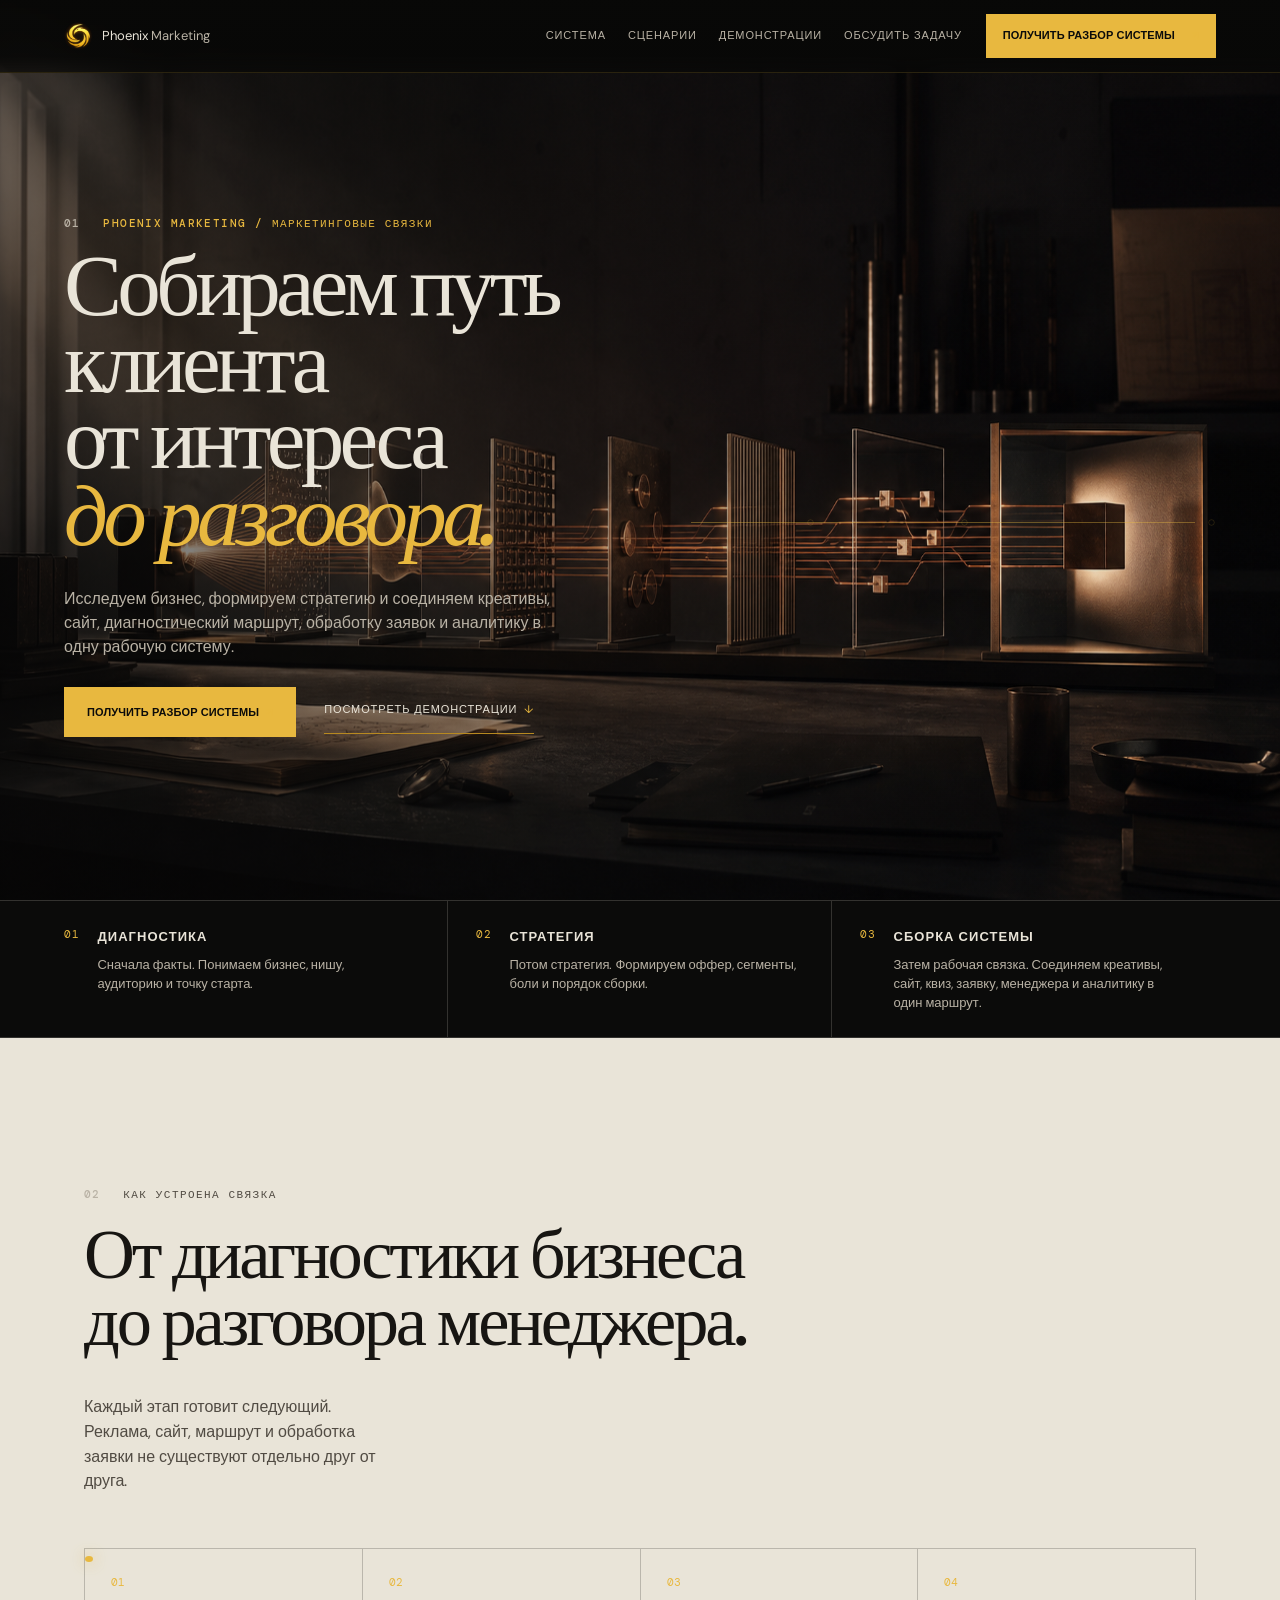
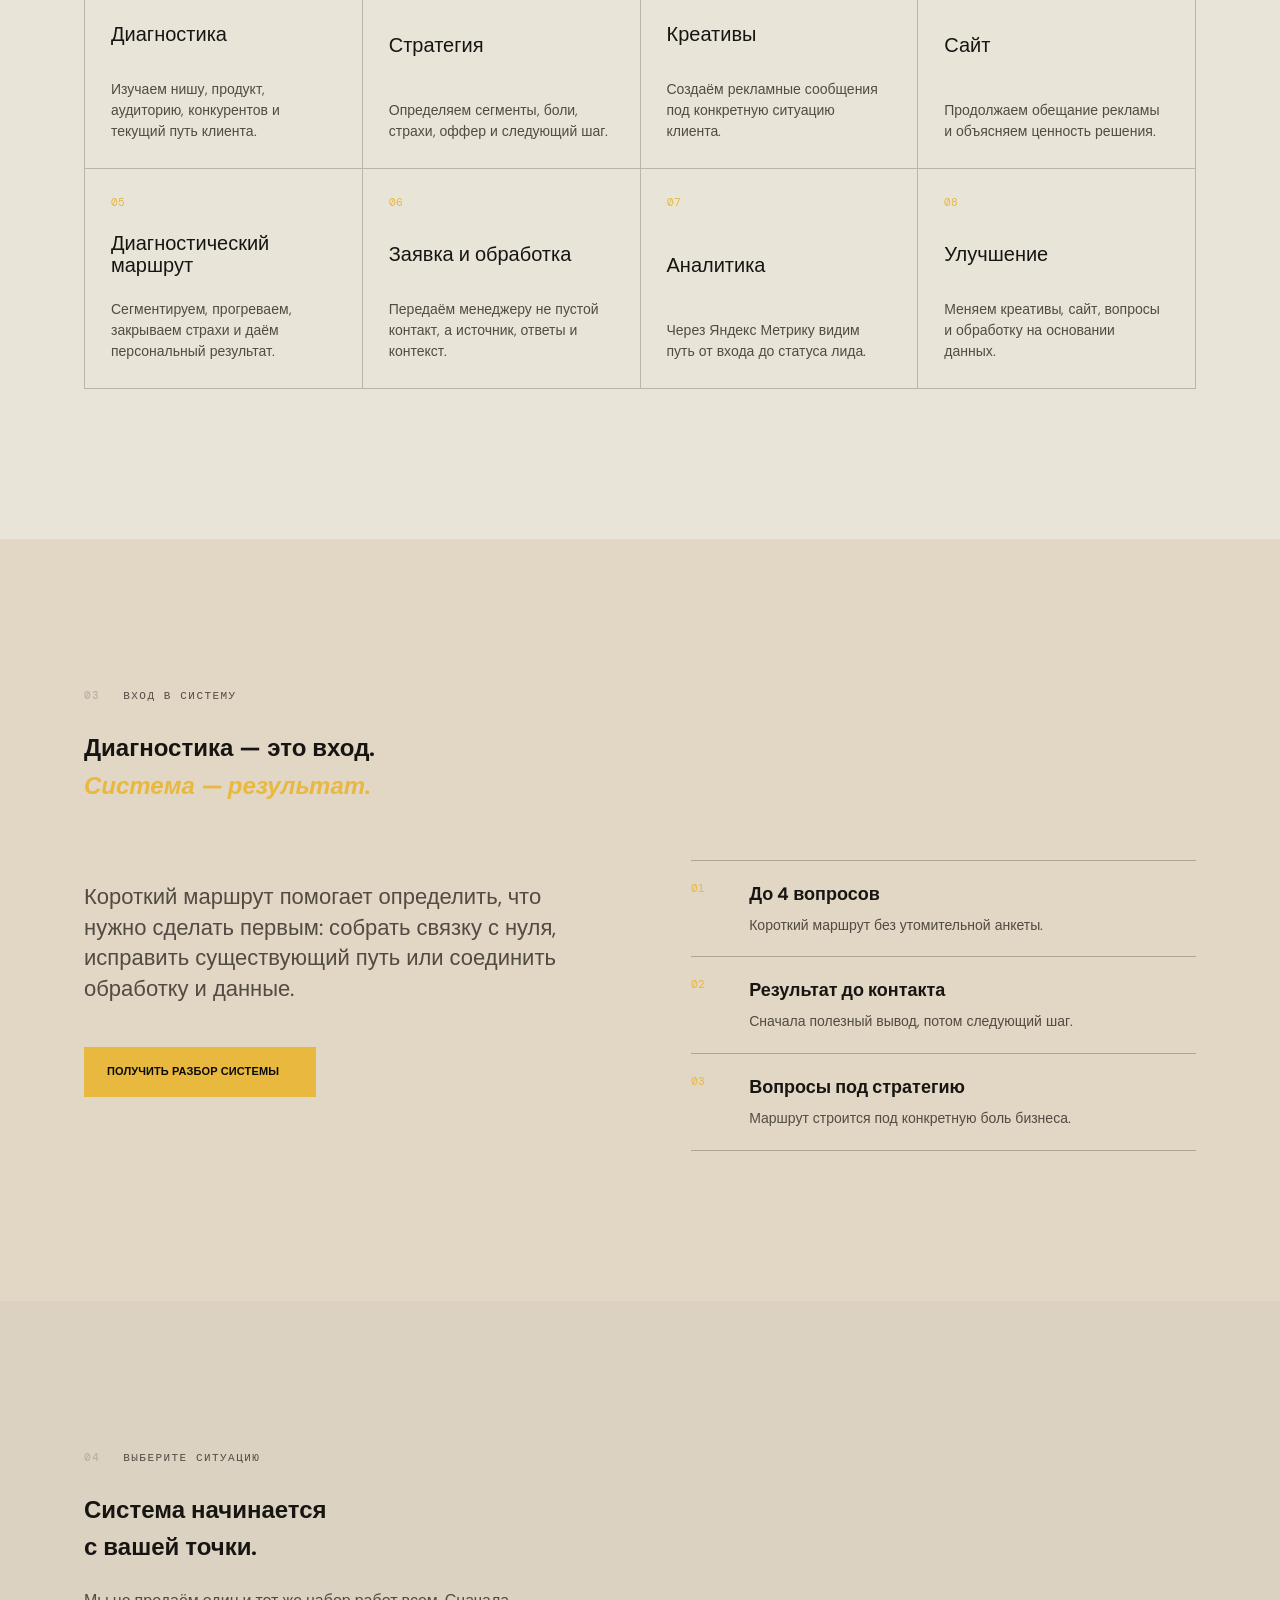
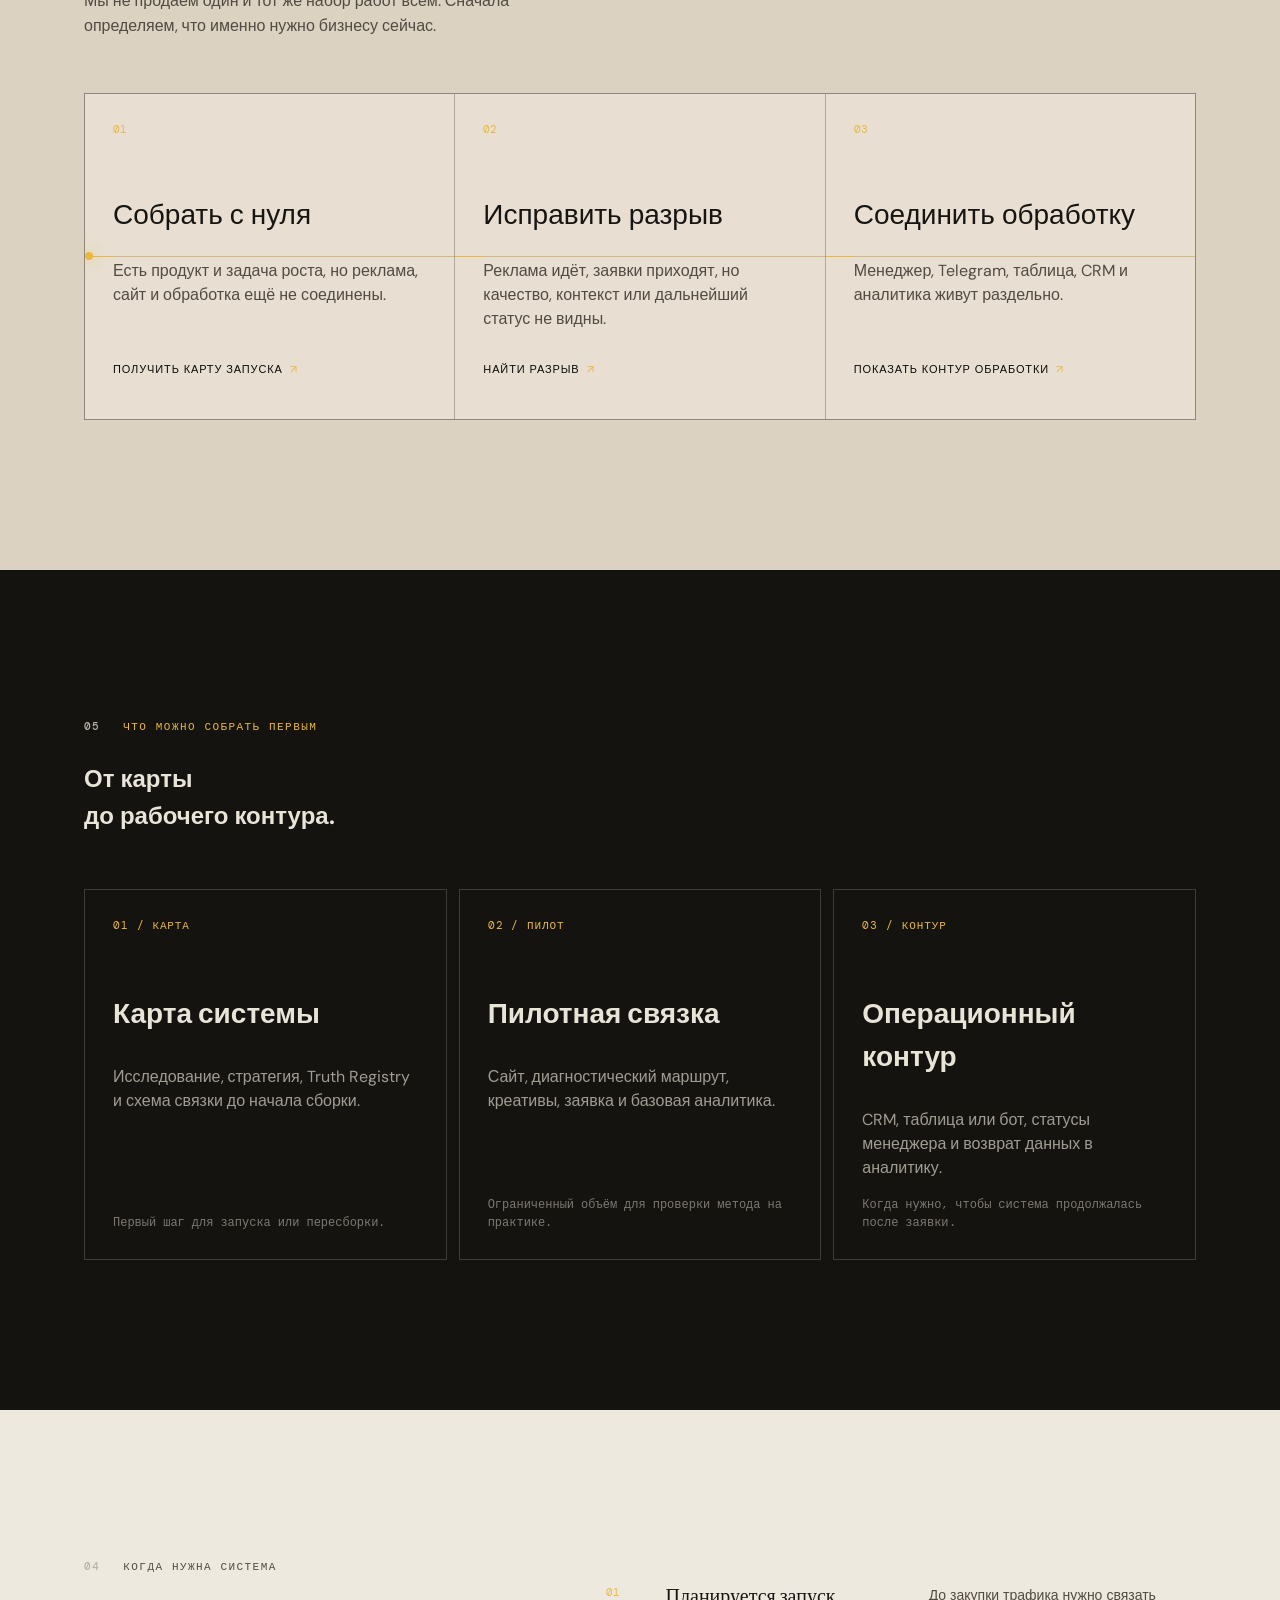
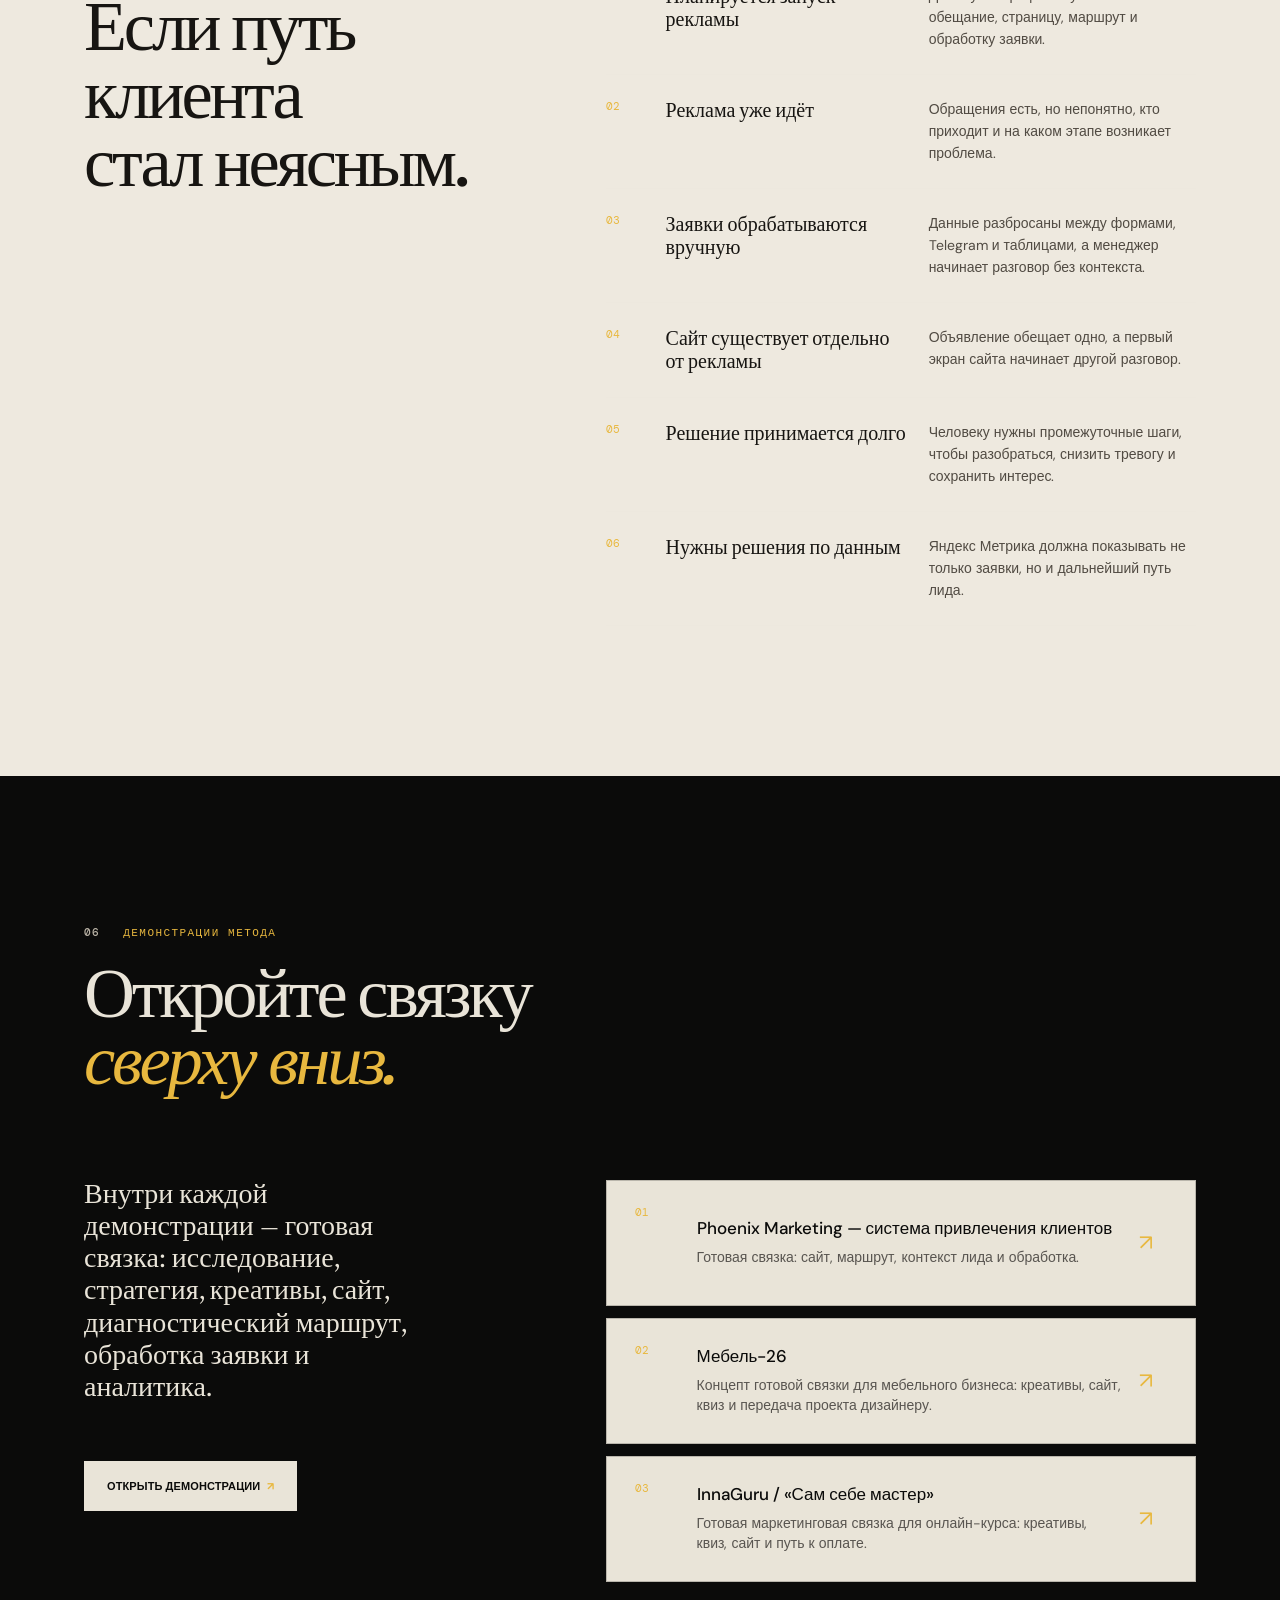
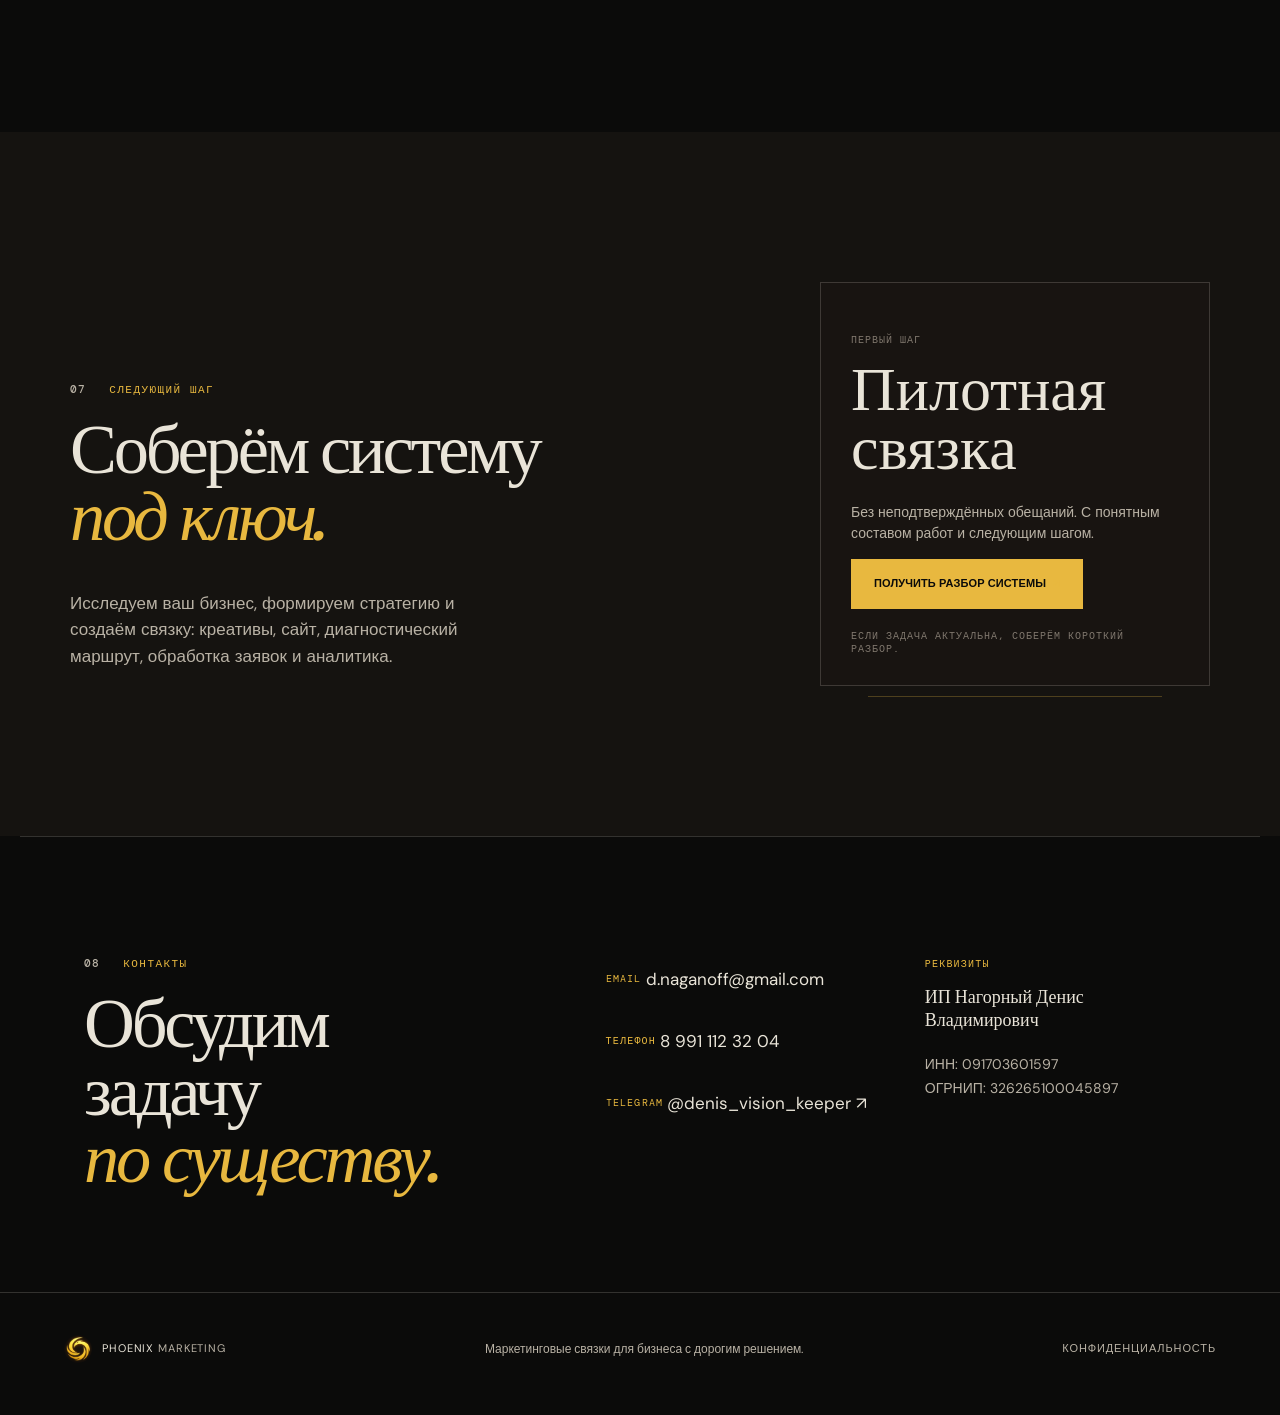
==== commit 73b6ba93: "Repair wow system acceptance gates" ====
--- a/index.html
+++ b/index.html
@@ -80,18 +80,18 @@
         <p class="section-note">Каждый этап готовит следующий. Реклама, сайт, маршрут и обработка заявки не существуют отдельно друг от друга.</p>
       </div>
       <div class="mechanism-grid">
-        <article class="mechanism-card reveal" tabindex="0"><span class="number">01</span><b>Диагностика</b><p>Изучаем нишу, продукт, аудиторию, конкурентов и текущий путь клиента.</p></article>
-        <article class="mechanism-card reveal" tabindex="0"><span class="number">02</span><b>Стратегия</b><p>Определяем сегменты, боли, страхи, оффер и следующий шаг.</p></article>
-        <article class="mechanism-card reveal" tabindex="0"><span class="number">03</span><b>Креативы</b><p>Создаём рекламные сообщения под конкретную ситуацию клиента.</p></article>
-        <article class="mechanism-card reveal" tabindex="0"><span class="number">04</span><b>Сайт</b><p>Продолжаем обещание рекламы и объясняем ценность решения.</p></article>
-        <article class="mechanism-card reveal" tabindex="0"><span class="number">05</span><b>Диагностический маршрут</b><p>Сегментируем, прогреваем, закрываем страхи и даём персональный результат.</p></article>
-        <article class="mechanism-card reveal" tabindex="0"><span class="number">06</span><b>Заявка и обработка</b><p>Передаём менеджеру не пустой контакт, а источник, ответы и контекст.</p></article>
-        <article class="mechanism-card reveal" tabindex="0"><span class="number">07</span><b>Аналитика</b><p>Через Яндекс Метрику видим путь от входа до статуса лида.</p></article>
-        <article class="mechanism-card reveal" tabindex="0"><span class="number">08</span><b>Улучшение</b><p>Меняем креативы, сайт, вопросы и обработку на основании данных.</p></article>
+        <article class="mechanism-card reveal"><span class="number">01</span><b>Диагностика</b><p>Изучаем нишу, продукт, аудиторию, конкурентов и текущий путь клиента.</p></article>
+        <article class="mechanism-card reveal"><span class="number">02</span><b>Стратегия</b><p>Определяем сегменты, боли, страхи, оффер и следующий шаг.</p></article>
+        <article class="mechanism-card reveal"><span class="number">03</span><b>Креативы</b><p>Создаём рекламные сообщения под конкретную ситуацию клиента.</p></article>
+        <article class="mechanism-card reveal"><span class="number">04</span><b>Сайт</b><p>Продолжаем обещание рекламы и объясняем ценность решения.</p></article>
+        <article class="mechanism-card reveal"><span class="number">05</span><b>Диагностический маршрут</b><p>Сегментируем, прогреваем, закрываем страхи и даём персональный результат.</p></article>
+        <article class="mechanism-card reveal"><span class="number">06</span><b>Заявка и обработка</b><p>Передаём менеджеру не пустой контакт, а источник, ответы и контекст.</p></article>
+        <article class="mechanism-card reveal"><span class="number">07</span><b>Аналитика</b><p>Через Яндекс Метрику видим путь от входа до статуса лида.</p></article>
+        <article class="mechanism-card reveal"><span class="number">08</span><b>Улучшение</b><p>Меняем креативы, сайт, вопросы и обработку на основании данных.</p></article>
       </div>
     </section>
 
-    <section class="section diagnostic-section">
+    <section class="section diagnostic-section" data-wow-scene="diagnostic">
       <div class="reveal">
         <p class="eyebrow"><span>03</span> Вход в систему</p>
         <h2>Диагностика — это вход.<br><i>Система — результат.</i></h2>
@@ -102,12 +102,12 @@
       </div>
     </section>
 
-    <section class="section scenarios" id="scenarios">
+    <section class="section scenarios" id="scenarios" data-wow-scene="scenarios">
       <div class="reveal"><p class="eyebrow"><span>04</span> Выберите ситуацию</p><h2>Система начинается<br>с вашей точки.</h2><p class="section-note scenario-intro">Мы не продаём один и тот же набор работ всем. Сначала определяем, что именно нужно бизнесу сейчас.</p></div>
       <div class="scenario-grid">
-        <article class="scenario-card reveal"><span class="number">01</span><h3>Собрать с нуля</h3><p>Есть продукт и задача роста, но реклама, сайт и обработка ещё не соединены.</p><button class="text-link js-open-quiz" type="button">Получить карту запуска <span aria-hidden="true">↗</span></button></article>
-        <article class="scenario-card reveal"><span class="number">02</span><h3>Исправить разрыв</h3><p>Реклама идёт, заявки приходят, но качество, контекст или дальнейший статус не видны.</p><button class="text-link js-open-quiz" type="button">Найти разрыв <span aria-hidden="true">↗</span></button></article>
-        <article class="scenario-card reveal"><span class="number">03</span><h3>Соединить обработку</h3><p>Менеджер, Telegram, таблица, CRM и аналитика живут раздельно.</p><button class="text-link js-open-quiz" type="button">Показать контур обработки <span aria-hidden="true">↗</span></button></article>
+        <article class="scenario-card reveal" data-wow-branch="launch"><span class="number">01</span><h3>Собрать с нуля</h3><p>Есть продукт и задача роста, но реклама, сайт и обработка ещё не соединены.</p><button class="text-link js-open-quiz" type="button">Получить карту запуска <span aria-hidden="true">↗</span></button></article>
+        <article class="scenario-card reveal" data-wow-branch="repair"><span class="number">02</span><h3>Исправить разрыв</h3><p>Реклама идёт, заявки приходят, но качество, контекст или дальнейший статус не видны.</p><button class="text-link js-open-quiz" type="button">Найти разрыв <span aria-hidden="true">↗</span></button></article>
+        <article class="scenario-card reveal" data-wow-branch="operations"><span class="number">03</span><h3>Соединить обработку</h3><p>Менеджер, Telegram, таблица, CRM и аналитика живут раздельно.</p><button class="text-link js-open-quiz" type="button">Показать контур обработки <span aria-hidden="true">↗</span></button></article>
       </div>
     </section>
 
@@ -144,7 +144,7 @@
       </div>
     </section>
 
-    <section class="section offer" id="contact">
+    <section class="section offer" id="contact" data-wow-scene="cta">
       <div class="reveal"><p class="eyebrow"><span>07</span> Следующий шаг</p><h2>Соберём систему<br><i>под ключ.</i></h2><p class="offer-lead">Исследуем ваш бизнес, формируем стратегию и создаём связку: креативы, сайт, диагностический маршрут, обработка заявок и аналитика.</p></div>
       <div class="offer-card reveal"><small>ПЕРВЫЙ ШАГ</small><strong>Пилотная связка</strong><p>Без неподтверждённых обещаний. С понятным составом работ и следующим шагом.</p><button class="button primary js-open-quiz" type="button">Получить разбор системы <span aria-hidden="true">↗</span></button><small>Если задача актуальна, соберём короткий разбор.</small></div>
     </section>
--- a/styles.css
+++ b/styles.css
@@ -159,3 +159,6 @@
 .mechanism-card p{color:#514b43}
 .scenario-intro,.scenario-card p,.section-note,.diagnostic-points p,.fit-row p{color:#514b43}
 .diagnostic-points b,.fit-row b,.scenario-card h3{color:#171512}
+
+/* W0 accessibility guard: compact links remain comfortable touch targets. */
+.text-link,.site-footer a,.contact-column>a,.brand{min-height:44px;display:inline-flex;align-items:center}
--- a/wow-system.css
+++ b/wow-system.css
@@ -89,6 +89,12 @@
   .wow-hero-layer { display: none; }
 }
 
+@media (max-width: 560px) {
+  .wow-hero-layer { display: none; }
+}
+
+[data-wow-pointer="coarse"] .wow-hero-layer { display: none; }
+
 /* W3: the hero signal hands off to the three process stages. */
 [data-wow-scene="process"] {
   position: relative;
@@ -146,7 +152,14 @@
   position: absolute;
   inset: 10px 0 auto;
   z-index: 2;
-  border-top: 1px solid rgba(183, 137, 32, .32);
+  border: 0;
+  background:
+    linear-gradient(90deg, rgba(183, 137, 32, .38), rgba(183, 137, 32, .38)) 0 0 / 100% 1px no-repeat,
+    linear-gradient(90deg, rgba(183, 137, 32, .38), rgba(183, 137, 32, .38)) 0 100% / 100% 1px no-repeat,
+    linear-gradient(180deg, rgba(183, 137, 32, .2), rgba(183, 137, 32, .2)) 12.5% 0 / 1px 100% no-repeat,
+    linear-gradient(180deg, rgba(183, 137, 32, .2), rgba(183, 137, 32, .2)) 37.5% 0 / 1px 100% no-repeat,
+    linear-gradient(180deg, rgba(183, 137, 32, .2), rgba(183, 137, 32, .2)) 62.5% 0 / 1px 100% no-repeat,
+    linear-gradient(180deg, rgba(183, 137, 32, .2), rgba(183, 137, 32, .2)) 87.5% 0 / 1px 100% no-repeat;
   pointer-events: none;
 }
 
@@ -172,7 +185,7 @@
 }
 
 [data-wow-scene="mechanism"] .mechanism-card:hover,
-[data-wow-scene="mechanism"] .mechanism-card:focus-visible {
+[data-wow-scene="mechanism"] .mechanism-card:focus-within {
   position: relative;
   z-index: 4;
   background: #f2ecdf;
@@ -187,6 +200,157 @@
 }
 
 @media (max-width: 560px) {
+  [data-wow-scene="scenarios"] .scenario-grid::before,
+  [data-wow-scene="scenarios"] .scenario-grid::after,
+  [data-wow-scene="scenarios"] .scenario-card::before,
   [data-wow-scene="mechanism"] .mechanism-grid::before,
   [data-wow-scene="mechanism"] .mechanism-grid::after { display: none; }
 }
+
+/* W5: local signal for the three real client entry situations. */
+[data-wow-scene="scenarios"] .scenario-card {
+  position: relative;
+  overflow: hidden;
+  transition: background-color 220ms ease-out, box-shadow 220ms ease-out;
+}
+
+[data-wow-scene="scenarios"] .scenario-grid {
+  position: relative;
+  overflow: hidden;
+}
+
+[data-wow-scene="scenarios"] .scenario-grid::before {
+  content: '';
+  position: absolute;
+  inset: 50% 0 auto;
+  z-index: 2;
+  border-top: 1px solid rgba(183, 137, 32, .45);
+  pointer-events: none;
+}
+
+[data-wow-scene="scenarios"] .scenario-grid::after {
+  content: '';
+  position: absolute;
+  inset: calc(50% - 4px) auto auto 0;
+  z-index: 3;
+  inline-size: 8px;
+  block-size: 8px;
+  border-radius: 50%;
+  background: var(--copper, #e8b83f);
+  box-shadow: 0 0 14px rgba(232, 184, 63, .72);
+  pointer-events: none;
+}
+
+[data-wow-scene="scenarios"] .scenario-card::before {
+  content: '';
+  position: absolute;
+  inset: 50% auto auto 0;
+  z-index: 3;
+  inline-size: 28px;
+  border-top: 1px solid var(--copper, #e8b83f);
+  pointer-events: none;
+}
+
+[data-wow-scene="scenarios"] .scenario-card::after {
+  content: '';
+  position: absolute;
+  inset: auto 28px 22px;
+  border-top: 1px solid var(--copper, #e8b83f);
+  opacity: 0;
+  transform: scaleX(0);
+  transform-origin: left center;
+  transition: opacity 220ms ease-out, transform 260ms ease-out;
+  pointer-events: none;
+}
+
+[data-wow-scene="scenarios"] .scenario-card:hover,
+[data-wow-scene="scenarios"] .scenario-card:focus-within,
+[data-wow-scene="scenarios"] .scenario-card[data-wow-active="true"] {
+  background: #eee5d5;
+  box-shadow: inset 0 0 0 1px rgba(183, 137, 32, .42);
+  outline: none;
+}
+
+[data-wow-scene="scenarios"] .scenario-card:hover::after,
+[data-wow-scene="scenarios"] .scenario-card:focus-within::after,
+[data-wow-scene="scenarios"] .scenario-card[data-wow-active="true"]::after {
+  opacity: 1;
+  transform: scaleX(1);
+}
+
+[data-wow-scene="diagnostic"][data-wow-state="ready"] .diagnostic-points > div {
+  animation: wow-diagnostic-step 420ms ease-out 1 both;
+}
+
+[data-wow-scene="diagnostic"][data-wow-state="ready"] .diagnostic-points > div:nth-child(2) { animation-delay: 120ms; }
+[data-wow-scene="diagnostic"][data-wow-state="ready"] .diagnostic-points > div:nth-child(3) { animation-delay: 240ms; }
+
+@keyframes wow-diagnostic-step {
+  from { opacity: .62; transform: translateX(-8px); }
+  to { opacity: 1; transform: translateX(0); }
+}
+
+/* W6: reveal only the existing demo sections; iframe geometry stays untouched. */
+[data-wow-scene="demo"] > section { opacity: 1; transform: none; }
+
+.wow-ready [data-wow-scene="demo"][data-wow-state="ready"] > section {
+  animation: wow-demo-section-in 420ms ease-out both;
+}
+.wow-ready [data-wow-scene="demo"][data-wow-state="ready"] > section:nth-child(2) { animation-delay: 70ms; }
+.wow-ready [data-wow-scene="demo"][data-wow-state="ready"] > section:nth-child(3) { animation-delay: 140ms; }
+.wow-ready [data-wow-scene="demo"][data-wow-state="ready"] > section:nth-child(4) { animation-delay: 210ms; }
+.wow-ready [data-wow-scene="demo"][data-wow-state="ready"] > section:nth-child(5) { animation-delay: 280ms; }
+.wow-ready [data-wow-scene="demo"][data-wow-state="ready"] > section:nth-child(6) { animation-delay: 350ms; }
+.wow-ready [data-wow-scene="demo"][data-wow-state="ready"] > section:nth-child(7) { animation-delay: 420ms; }
+
+@keyframes wow-demo-section-in {
+  from { opacity: .86; transform: translateY(8px); }
+  to { opacity: 1; transform: none; }
+}
+
+@media (prefers-reduced-motion: reduce) {
+  [data-wow-scene="demo"] > section { opacity: 1; transform: none; transition: none; }
+}
+
+/* W7: a quiet final convergence around the existing CTA. */
+[data-wow-scene="cta"] .offer-card {
+  position: relative;
+}
+
+[data-wow-scene="cta"] .offer-card::before {
+  content: '';
+  position: absolute;
+  inset: -1px;
+  border: 1px solid var(--copper, #e8b83f);
+  opacity: 0;
+  transform: scale(.97);
+  pointer-events: none;
+}
+
+[data-wow-scene="cta"] .offer-card::after {
+  content: '';
+  position: absolute;
+  inset: auto 12% -12px 12%;
+  border-top: 1px solid rgba(232, 184, 63, .6);
+  opacity: .45;
+  pointer-events: none;
+}
+
+[data-wow-scene="cta"][data-wow-state="ready"] .offer-card::before {
+  animation: wow-cta-converge 780ms cubic-bezier(.22, .61, .36, 1) 1 both;
+}
+
+@keyframes wow-cta-converge {
+  0% { opacity: 0; transform: scale(.97); }
+  55% { opacity: .72; transform: scale(1); }
+  100% { opacity: 0; transform: scale(1.015); }
+}
+
+@media (prefers-reduced-motion: reduce) {
+  [data-wow-scene="cta"] .offer-card::before { display: none; }
+}
+
+html[data-wow-stopped="true"] .wow-hero-route::after,
+html[data-wow-stopped="true"] [data-wow-scene="process"]::after,
+html[data-wow-stopped="true"] [data-wow-scene="mechanism"] .mechanism-grid::after,
+html[data-wow-stopped="true"] [data-wow-scene="cta"] .offer-card::before { animation: none !important; }
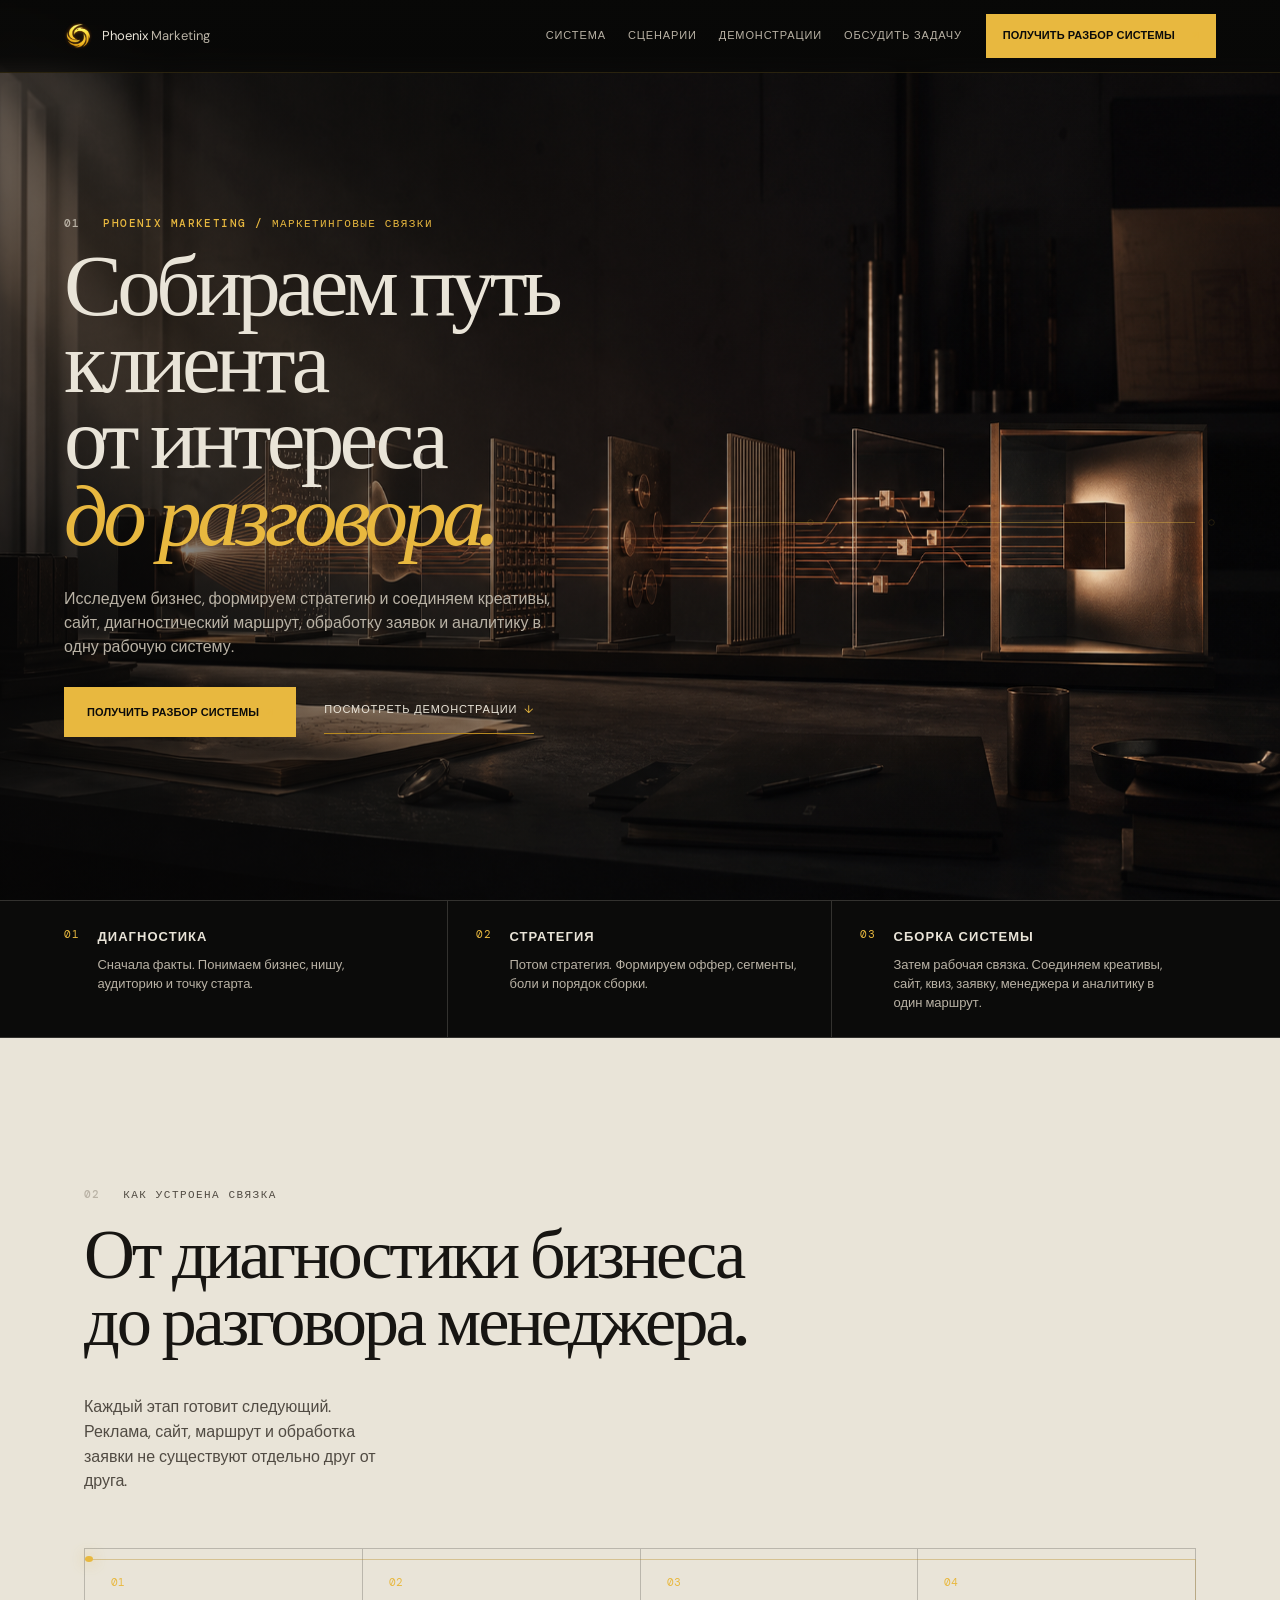
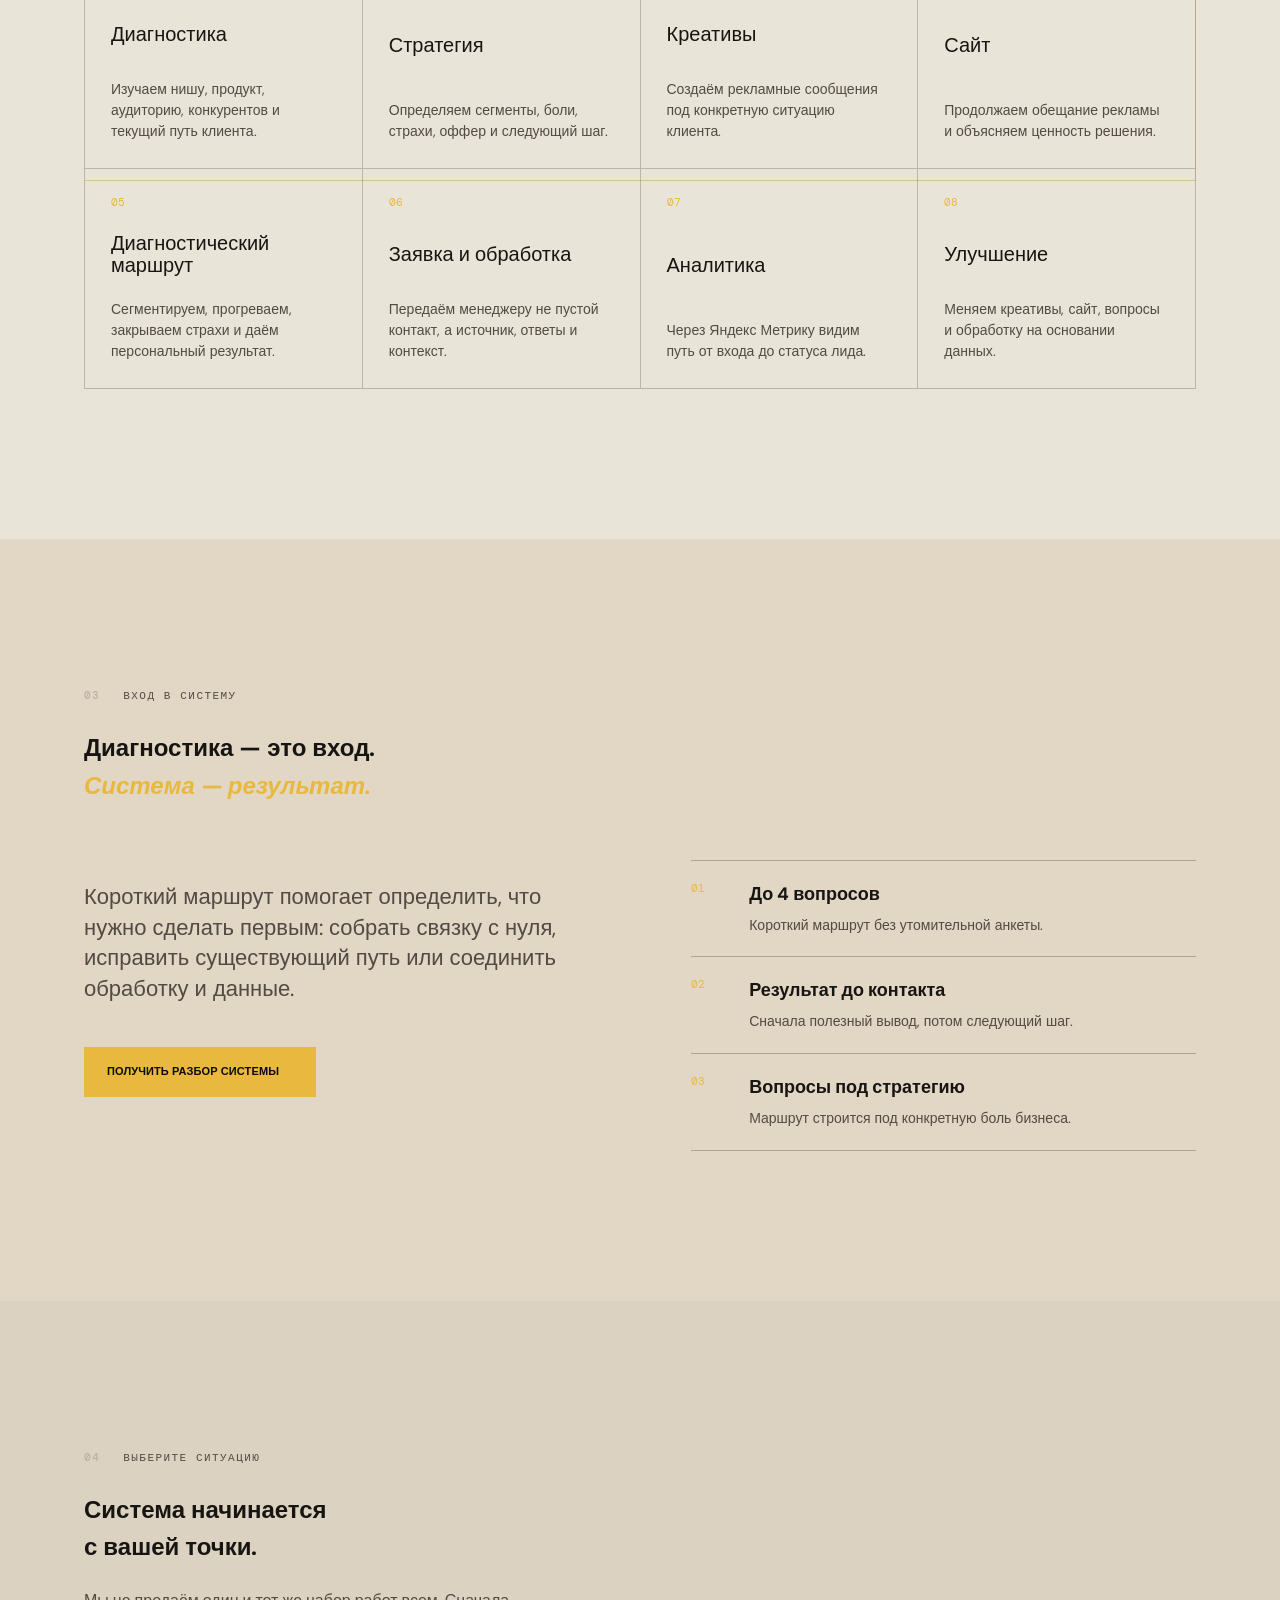
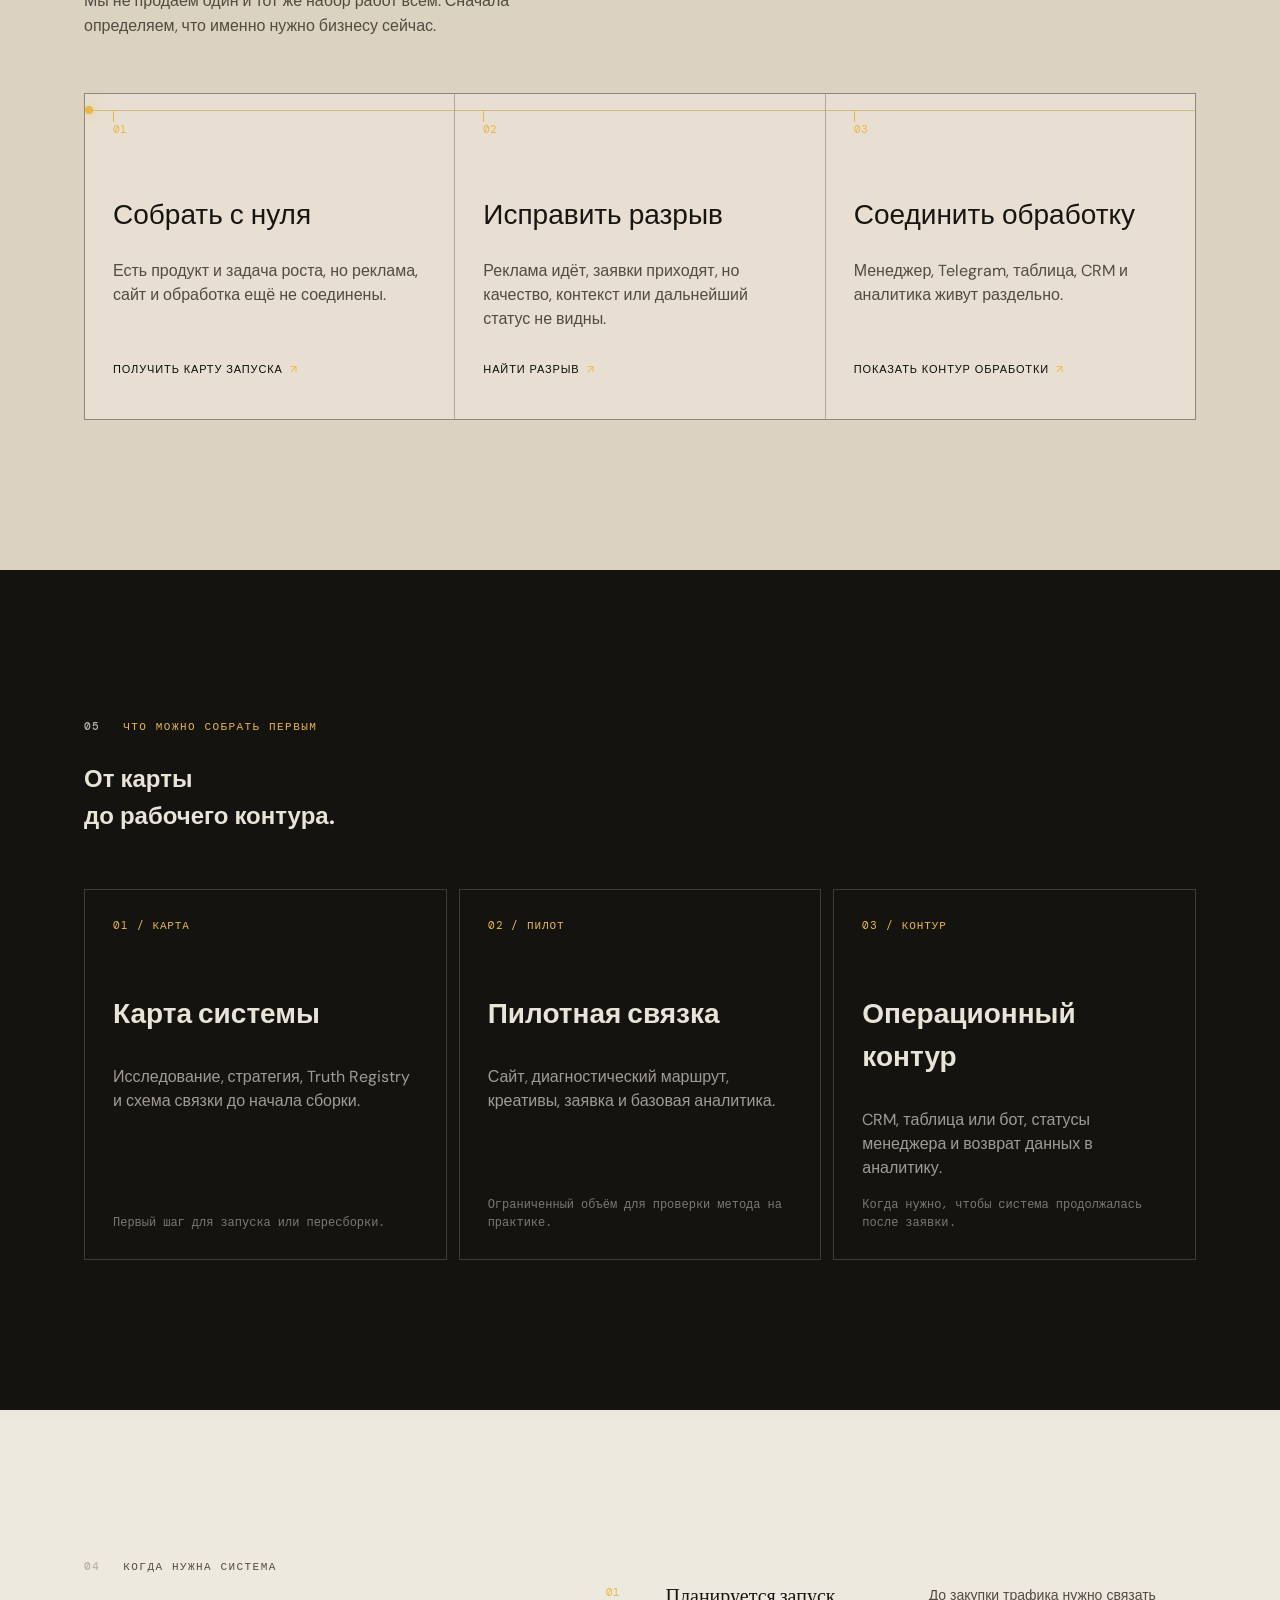
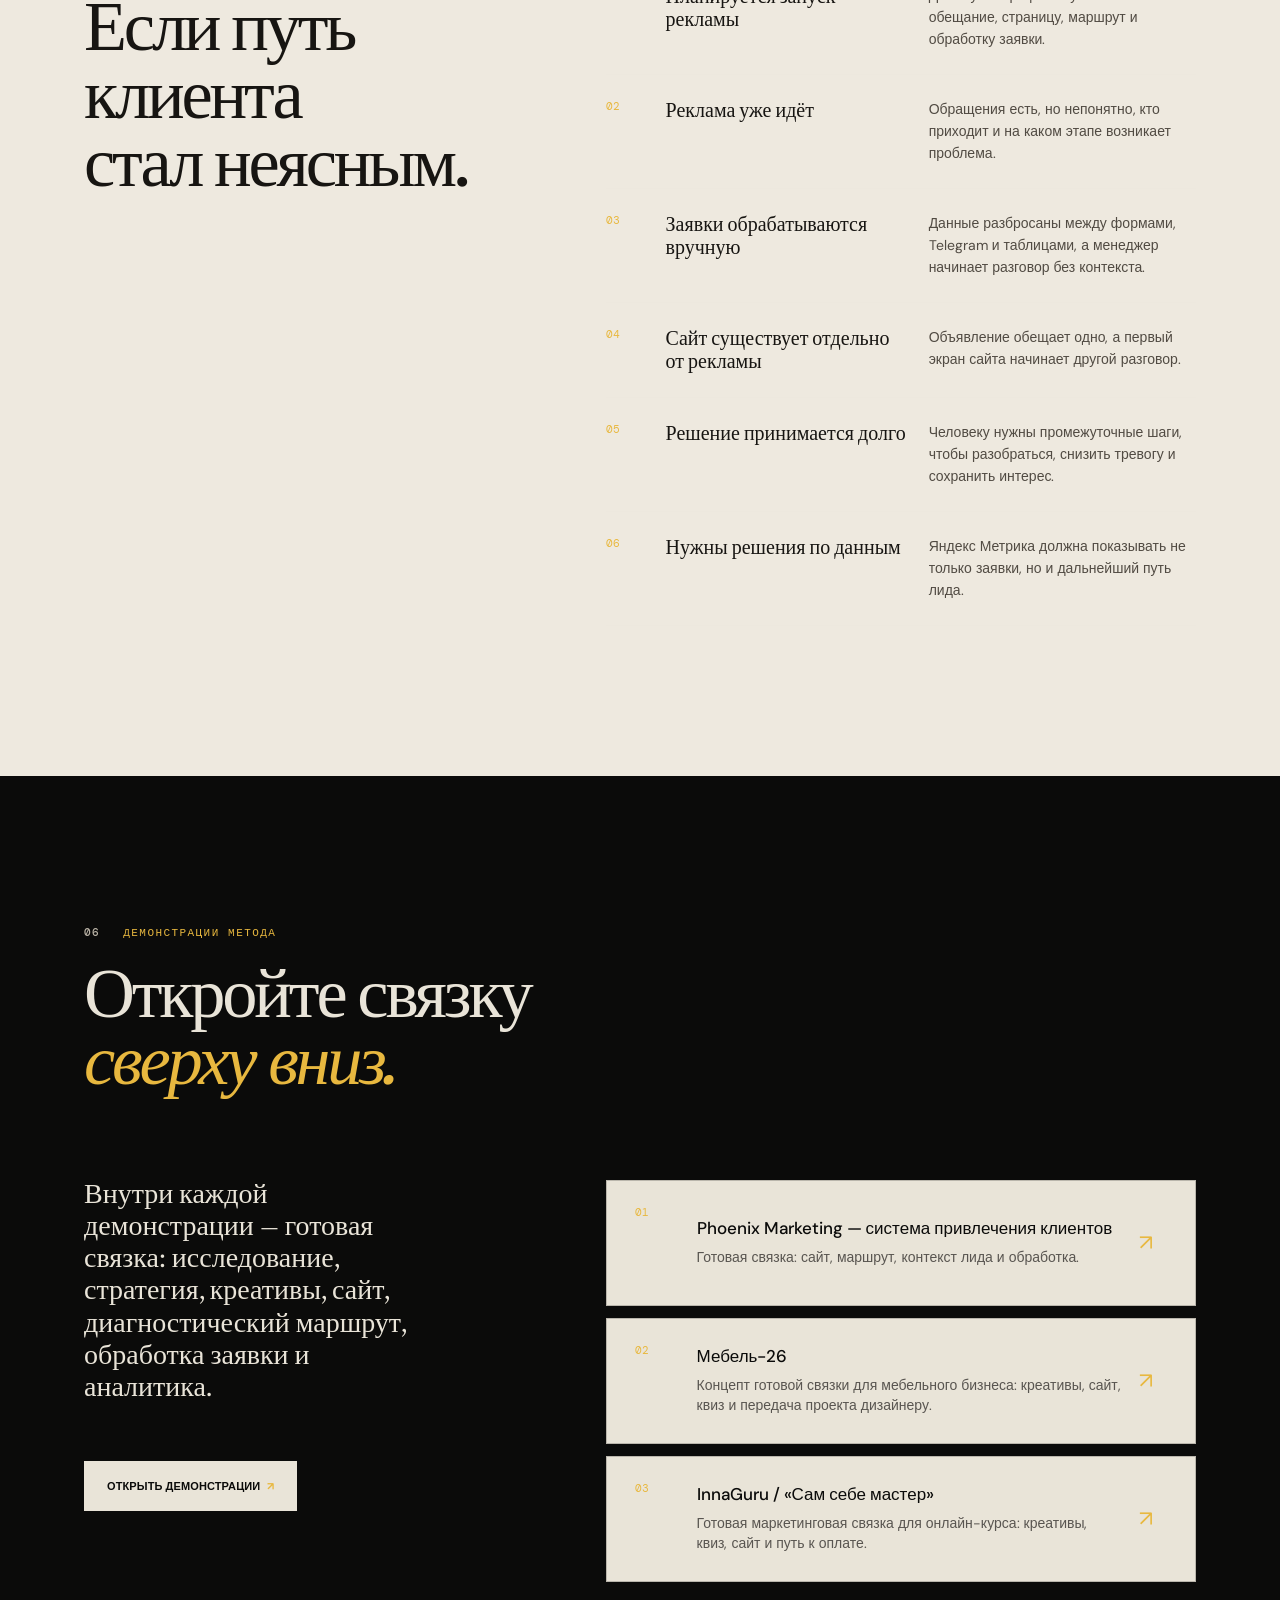
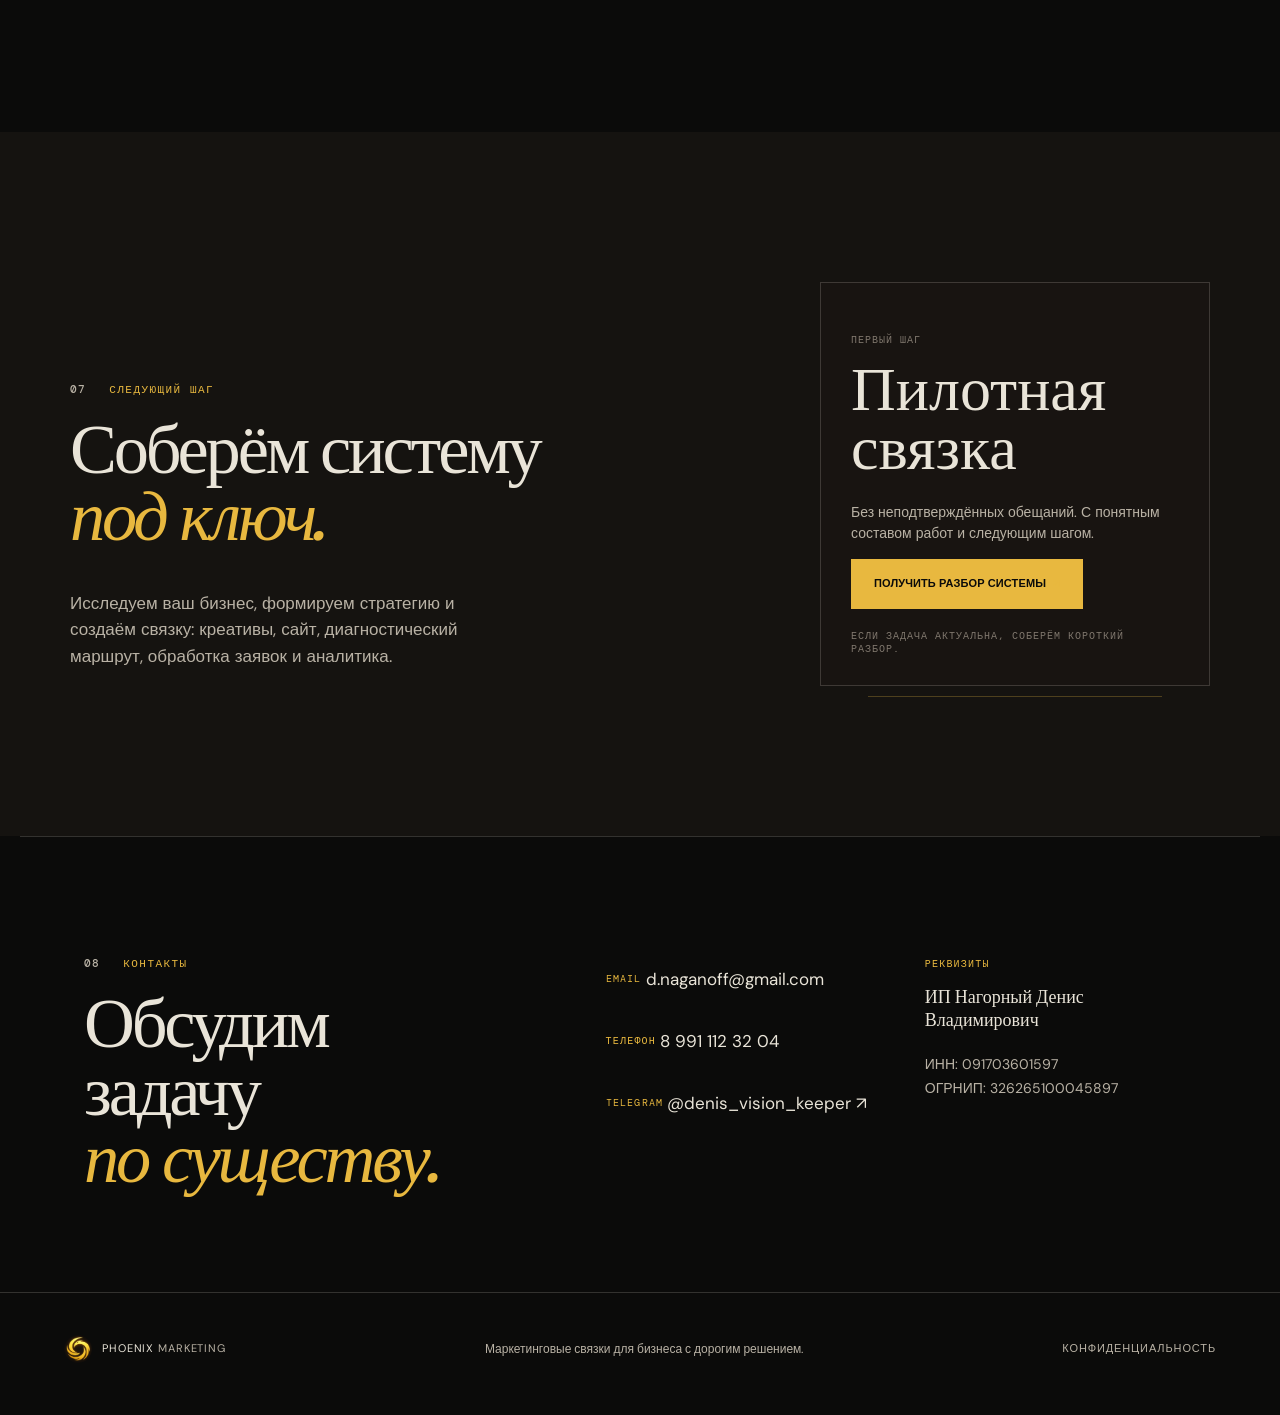
==== commit d1e48fc6: "Close wow system acceptance gaps" ====
--- a/index.html
+++ b/index.html
@@ -6,8 +6,8 @@
   <meta name="description" content="Phoenix Marketing — маркетинговые связки: диагностика бизнеса, стратегия, креативы, сайт, квиз, обработка заявок и аналитика.">
   <title>Phoenix Marketing — система привлечения и обработки клиентов</title>
   <link rel="icon" type="image/png" href="assets/phoenix-logo.png">
-  <link rel="stylesheet" href="styles.css?v=20260814-process-v59">
-  <link rel="stylesheet" href="wow-system.css?v=20260814-w1">
+  <link rel="stylesheet" href="styles.css?v=20260815-process-v60">
+  <link rel="stylesheet" href="wow-system.css?v=20260815-w3">
   <!-- Yandex.Metrika counter -->
   <script type="text/javascript">
       (function(m,e,t,r,i,k,a){
@@ -21,7 +21,7 @@
   </script>
   <!-- /Yandex.Metrika counter -->
   <script defer src="script.js?v=20260814-demos-v61"></script>
-  <script defer src="wow-system.js?v=20260814-w1"></script>
+  <script defer src="wow-system.js?v=20260815-w3"></script>
 </head>
 <body>
   <noscript><div><img src="https://mc.yandex.ru/watch/111611280" style="position:absolute; left:-9999px;" alt="" /></div></noscript>
--- a/styles.css
+++ b/styles.css
@@ -161,4 +161,4 @@
 .diagnostic-points b,.fit-row b,.scenario-card h3{color:#171512}
 
 /* W0 accessibility guard: compact links remain comfortable touch targets. */
-.text-link,.site-footer a,.contact-column>a,.brand{min-height:44px;display:inline-flex;align-items:center}
+.skip-link,.site-header nav a,.text-link,.site-footer a,.contact-column>a,.brand{min-height:44px;display:inline-flex;align-items:center}
--- a/wow-system.css
+++ b/wow-system.css
@@ -1,5 +1,5 @@
-/* Phoenix Marketing wow layer W1.
-   This file is intentionally non-visual until a later package passes its gate.
+/* Phoenix Marketing wow layer W0-W7.
+   One progressive-enhancement owner; base content stays visible without it.
    Only .wow-* and [data-wow-*] selectors may be added here. */
 
 [data-wow-scene] {
@@ -93,7 +93,8 @@
   .wow-hero-layer { display: none; }
 }
 
-[data-wow-pointer="coarse"] .wow-hero-layer { display: none; }
+.wow-hero-layer[data-wow-pointer="coarse"] { display: none; }
+.wow-hero-layer[data-wow-state="static"] { display: none; }
 
 /* W3: the hero signal hands off to the three process stages. */
 [data-wow-scene="process"] {
@@ -151,15 +152,11 @@
   content: '';
   position: absolute;
   inset: 10px 0 auto;
+  block-size: 50%;
   z-index: 2;
-  border: 0;
-  background:
-    linear-gradient(90deg, rgba(183, 137, 32, .38), rgba(183, 137, 32, .38)) 0 0 / 100% 1px no-repeat,
-    linear-gradient(90deg, rgba(183, 137, 32, .38), rgba(183, 137, 32, .38)) 0 100% / 100% 1px no-repeat,
-    linear-gradient(180deg, rgba(183, 137, 32, .2), rgba(183, 137, 32, .2)) 12.5% 0 / 1px 100% no-repeat,
-    linear-gradient(180deg, rgba(183, 137, 32, .2), rgba(183, 137, 32, .2)) 37.5% 0 / 1px 100% no-repeat,
-    linear-gradient(180deg, rgba(183, 137, 32, .2), rgba(183, 137, 32, .2)) 62.5% 0 / 1px 100% no-repeat,
-    linear-gradient(180deg, rgba(183, 137, 32, .2), rgba(183, 137, 32, .2)) 87.5% 0 / 1px 100% no-repeat;
+  border-top: 1px solid rgba(183, 137, 32, .38);
+  border-right: 1px solid rgba(183, 137, 32, .28);
+  border-bottom: 1px solid rgba(183, 137, 32, .38);
   pointer-events: none;
 }
 
@@ -177,7 +174,7 @@
 }
 
 [data-wow-scene="mechanism"][data-wow-state="ready"] .mechanism-grid::after {
-  animation: wow-mechanism-route 1100ms cubic-bezier(.22, .61, .36, 1) 1 both;
+  animation: wow-mechanism-route 1300ms cubic-bezier(.22, .61, .36, 1) 1 both;
 }
 
 [data-wow-scene="mechanism"] .mechanism-card {
@@ -195,8 +192,41 @@
 }
 
 @keyframes wow-mechanism-route {
-  from { transform: translateX(-14px); }
-  to { transform: translateX(calc(100% - 8px)); }
+  0% { inset-inline-start: 0; inset-block-start: 7px; }
+  45% { inset-inline-start: calc(100% - 8px); inset-block-start: 7px; }
+  52% { inset-inline-start: calc(100% - 8px); inset-block-start: calc(50% + 7px); }
+  100% { inset-inline-start: 0; inset-block-start: calc(50% + 7px); }
+}
+
+@media (max-width: 900px) and (min-width: 561px) {
+  .wow-ready [data-wow-scene="mechanism"] .mechanism-grid::before {
+    block-size: 75%;
+    border: 0;
+    background:
+      linear-gradient(90deg, rgba(183, 137, 32, .38), rgba(183, 137, 32, .38)) 0 0 / 100% 1px no-repeat,
+      linear-gradient(90deg, rgba(183, 137, 32, .38), rgba(183, 137, 32, .38)) 0 33.333% / 100% 1px no-repeat,
+      linear-gradient(90deg, rgba(183, 137, 32, .38), rgba(183, 137, 32, .38)) 0 66.667% / 100% 1px no-repeat,
+      linear-gradient(90deg, rgba(183, 137, 32, .38), rgba(183, 137, 32, .38)) 0 100% / 100% 1px no-repeat,
+      linear-gradient(180deg, rgba(183, 137, 32, .28), rgba(183, 137, 32, .28)) 100% 0 / 1px 33.333% no-repeat,
+      linear-gradient(180deg, rgba(183, 137, 32, .28), rgba(183, 137, 32, .28)) 0 50% / 1px 33.333% no-repeat,
+      linear-gradient(180deg, rgba(183, 137, 32, .28), rgba(183, 137, 32, .28)) 100% 100% / 1px 33.333% no-repeat;
+  }
+
+  [data-wow-scene="mechanism"][data-wow-state="ready"] .mechanism-grid::after {
+    animation-name: wow-mechanism-route-tablet;
+    animation-duration: 1700ms;
+  }
+}
+
+@keyframes wow-mechanism-route-tablet {
+  0% { inset-inline-start: 0; inset-block-start: 7px; }
+  22% { inset-inline-start: calc(100% - 8px); inset-block-start: 7px; }
+  28% { inset-inline-start: calc(100% - 8px); inset-block-start: calc(25% + 7px); }
+  47% { inset-inline-start: 0; inset-block-start: calc(25% + 7px); }
+  53% { inset-inline-start: 0; inset-block-start: calc(50% + 7px); }
+  72% { inset-inline-start: calc(100% - 8px); inset-block-start: calc(50% + 7px); }
+  78% { inset-inline-start: calc(100% - 8px); inset-block-start: calc(75% + 7px); }
+  100% { inset-inline-start: 0; inset-block-start: calc(75% + 7px); }
 }
 
 @media (max-width: 560px) {
@@ -222,7 +252,7 @@
 [data-wow-scene="scenarios"] .scenario-grid::before {
   content: '';
   position: absolute;
-  inset: 50% 0 auto;
+  inset: 16px 0 auto;
   z-index: 2;
   border-top: 1px solid rgba(183, 137, 32, .45);
   pointer-events: none;
@@ -231,7 +261,7 @@
 [data-wow-scene="scenarios"] .scenario-grid::after {
   content: '';
   position: absolute;
-  inset: calc(50% - 4px) auto auto 0;
+  inset: 12px auto auto 0;
   z-index: 3;
   inline-size: 8px;
   block-size: 8px;
@@ -244,11 +274,20 @@
 [data-wow-scene="scenarios"] .scenario-card::before {
   content: '';
   position: absolute;
-  inset: 50% auto auto 0;
+  inset: 16px auto auto 28px;
   z-index: 3;
-  inline-size: 28px;
-  border-top: 1px solid var(--copper, #e8b83f);
-  pointer-events: none;
+  block-size: 12px;
+  border-left: 1px solid var(--copper, #e8b83f);
+  pointer-events: none;
+}
+
+.wow-ready [data-wow-scene="scenarios"][data-wow-state="ready"] .scenario-grid::after {
+  animation: wow-scenario-source 900ms cubic-bezier(.22, .61, .36, 1) 1 both;
+}
+
+@keyframes wow-scenario-source {
+  from { inset-inline-start: 0; }
+  to { inset-inline-start: calc(100% - 8px); }
 }
 
 [data-wow-scene="scenarios"] .scenario-card::after {
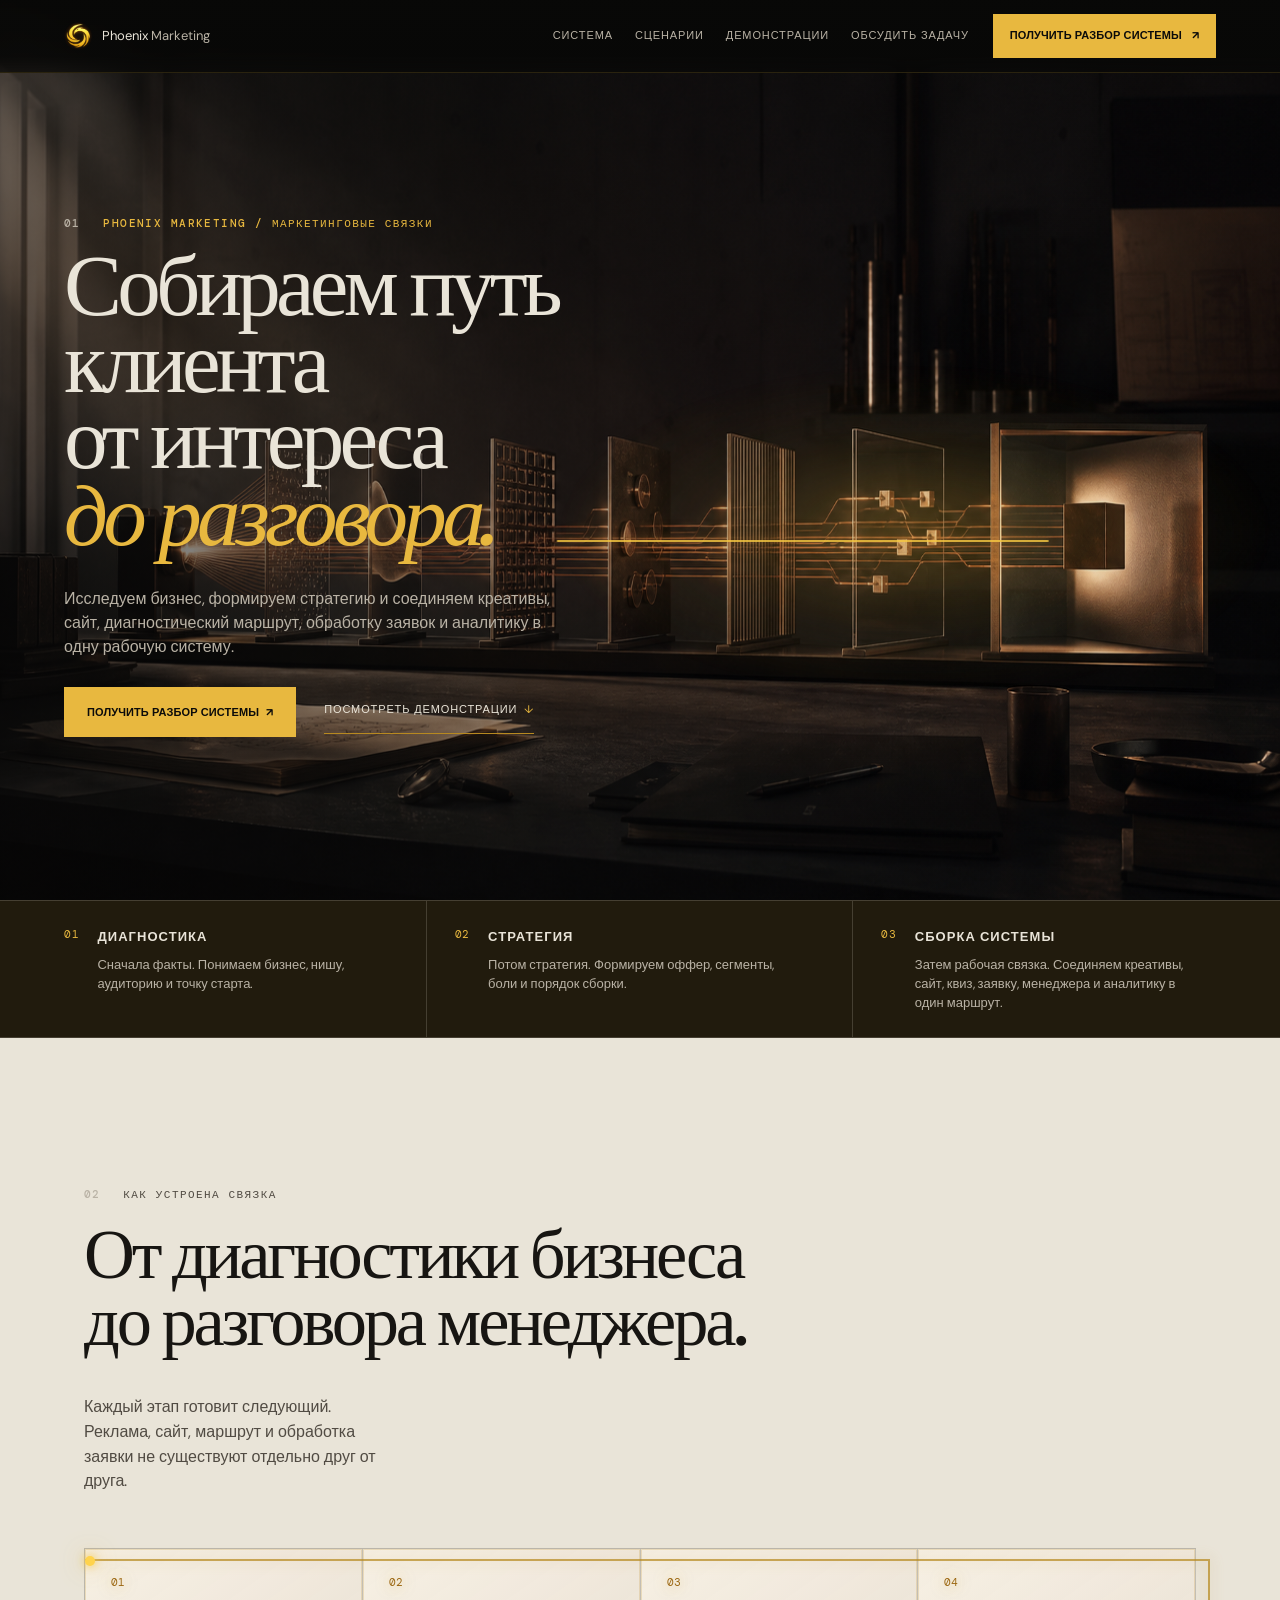
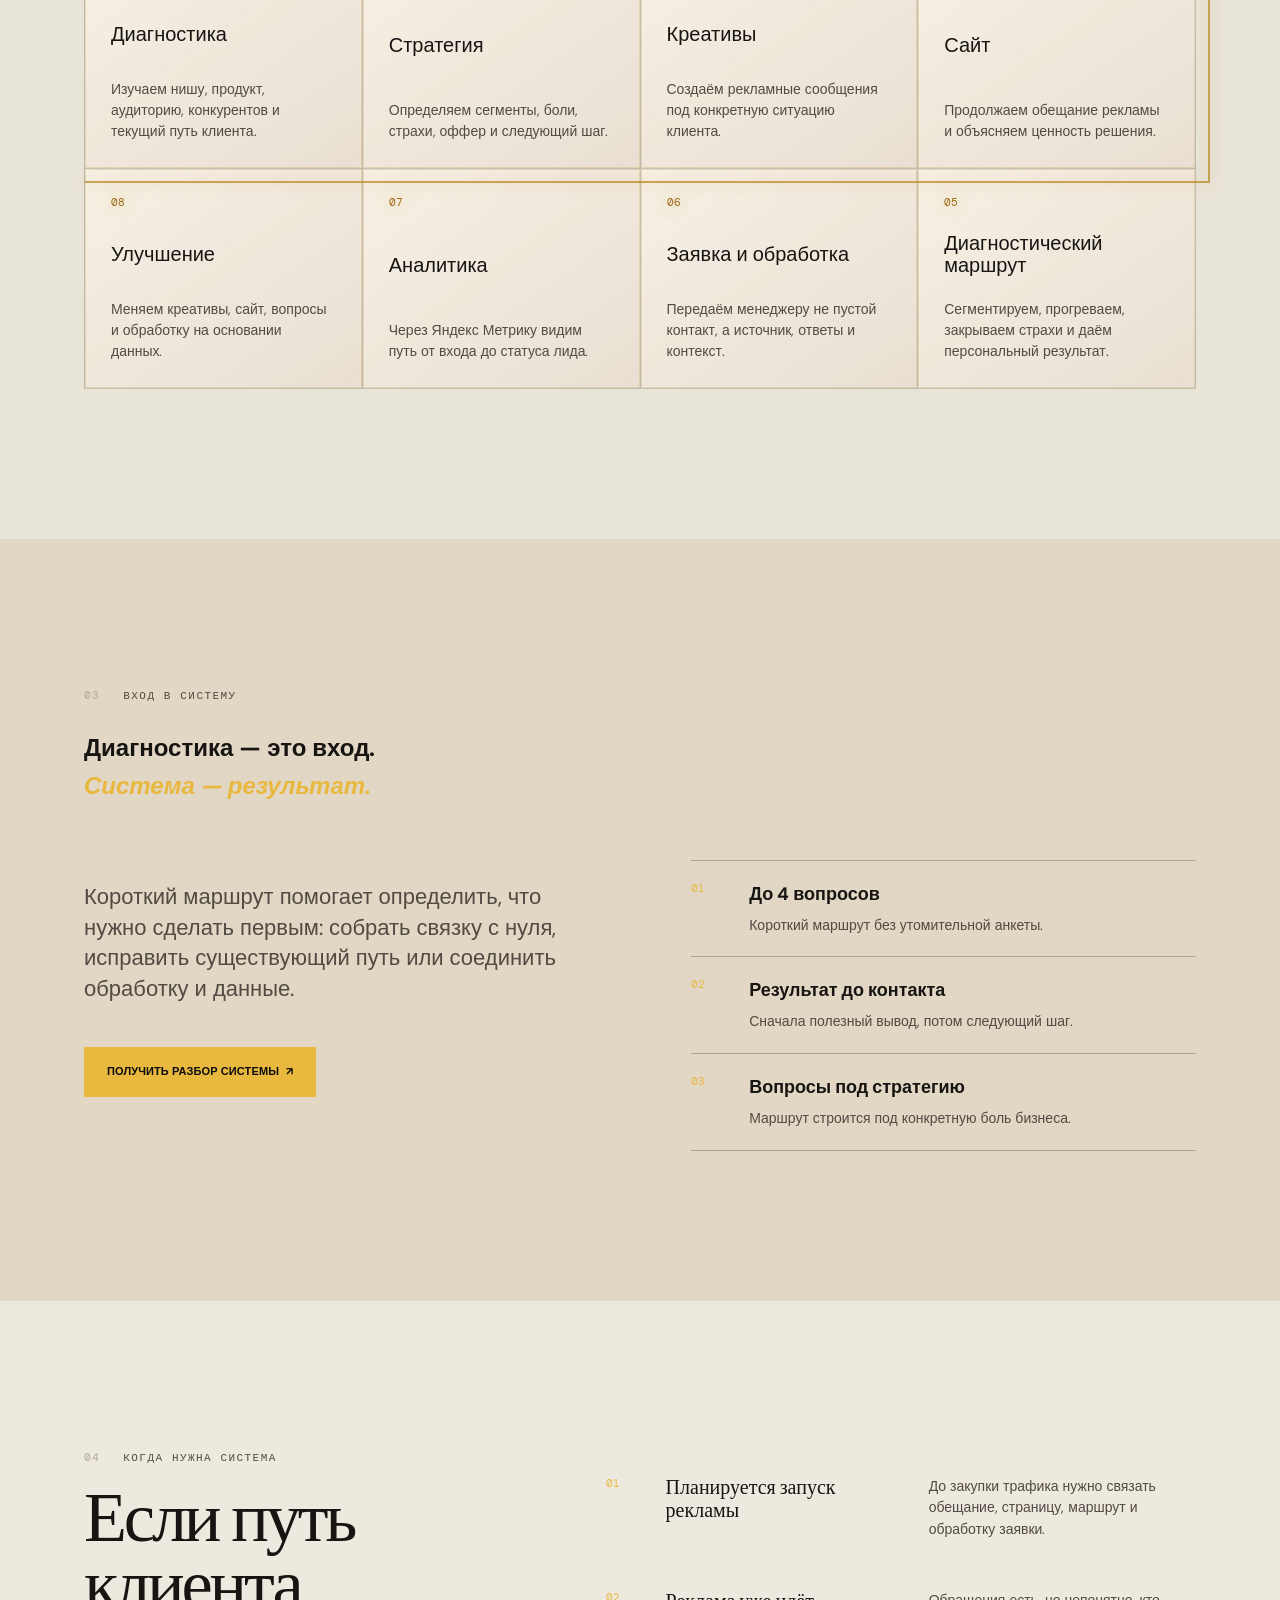
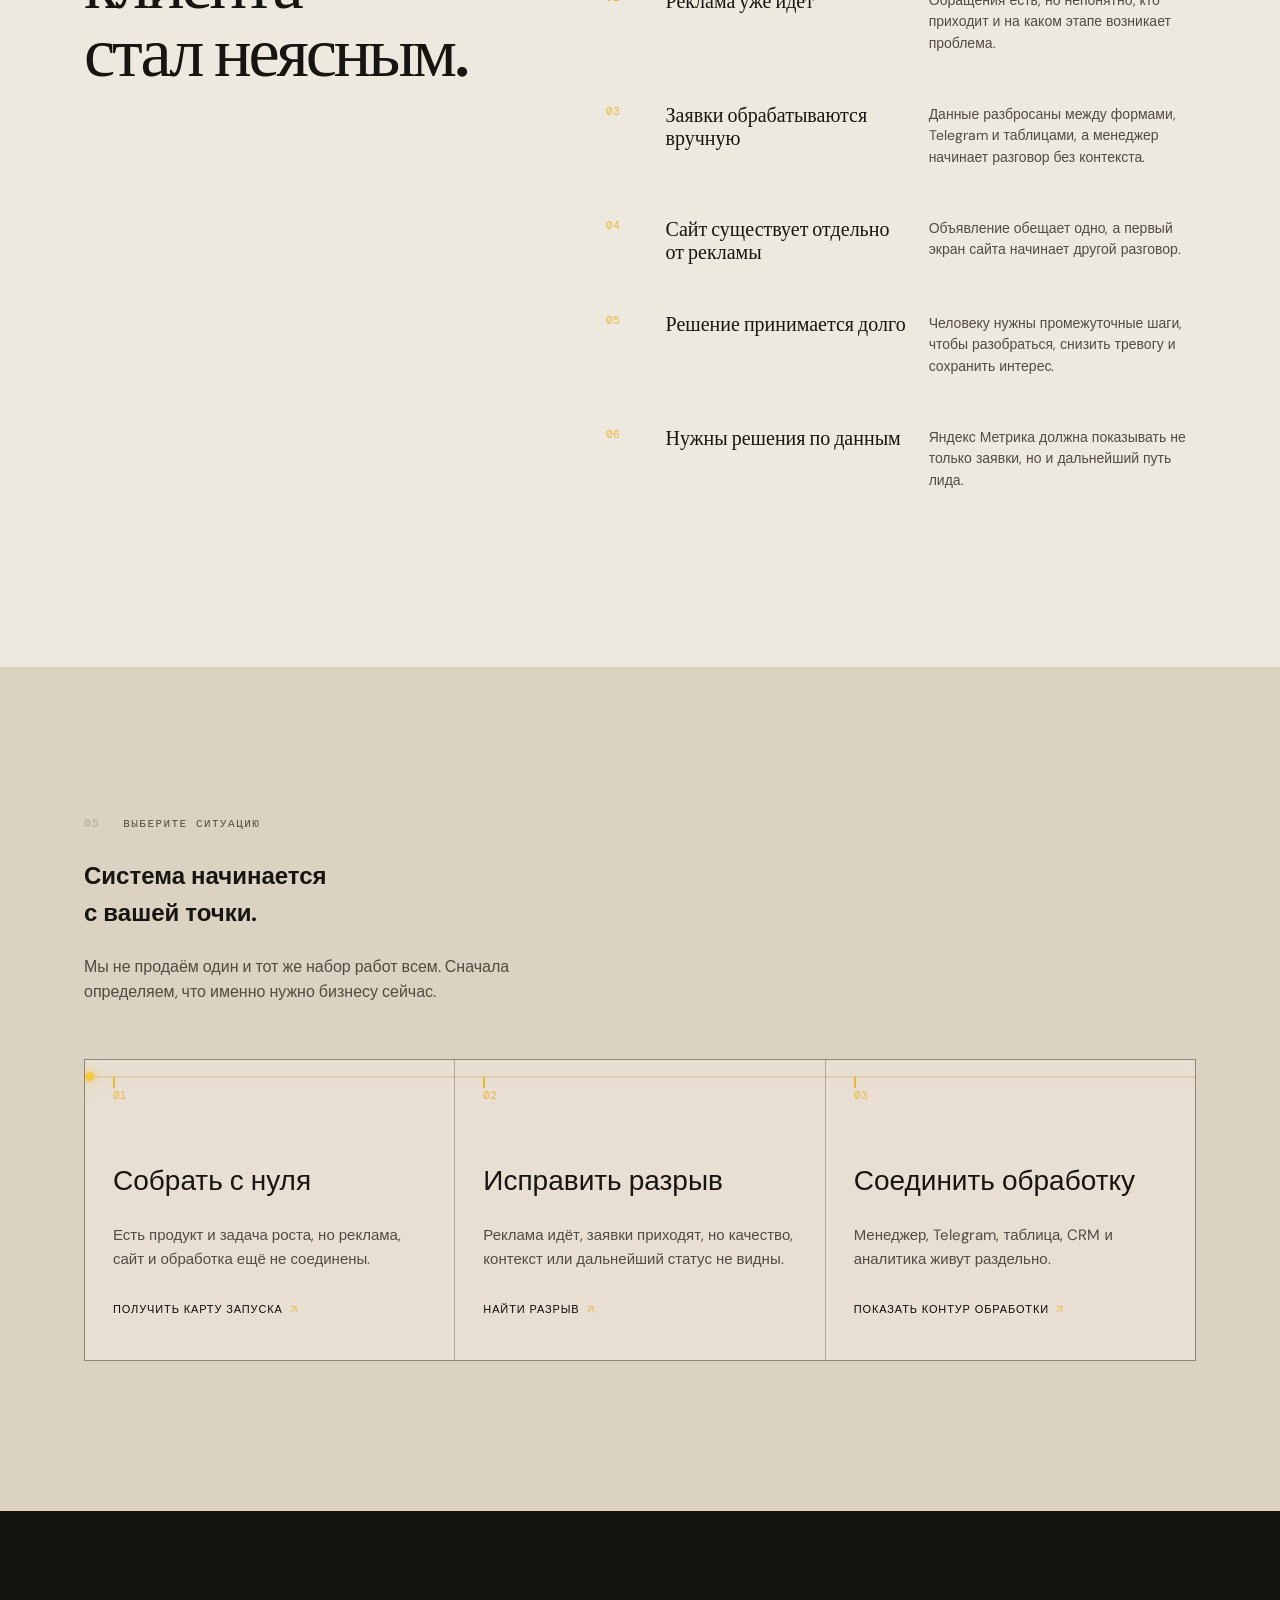
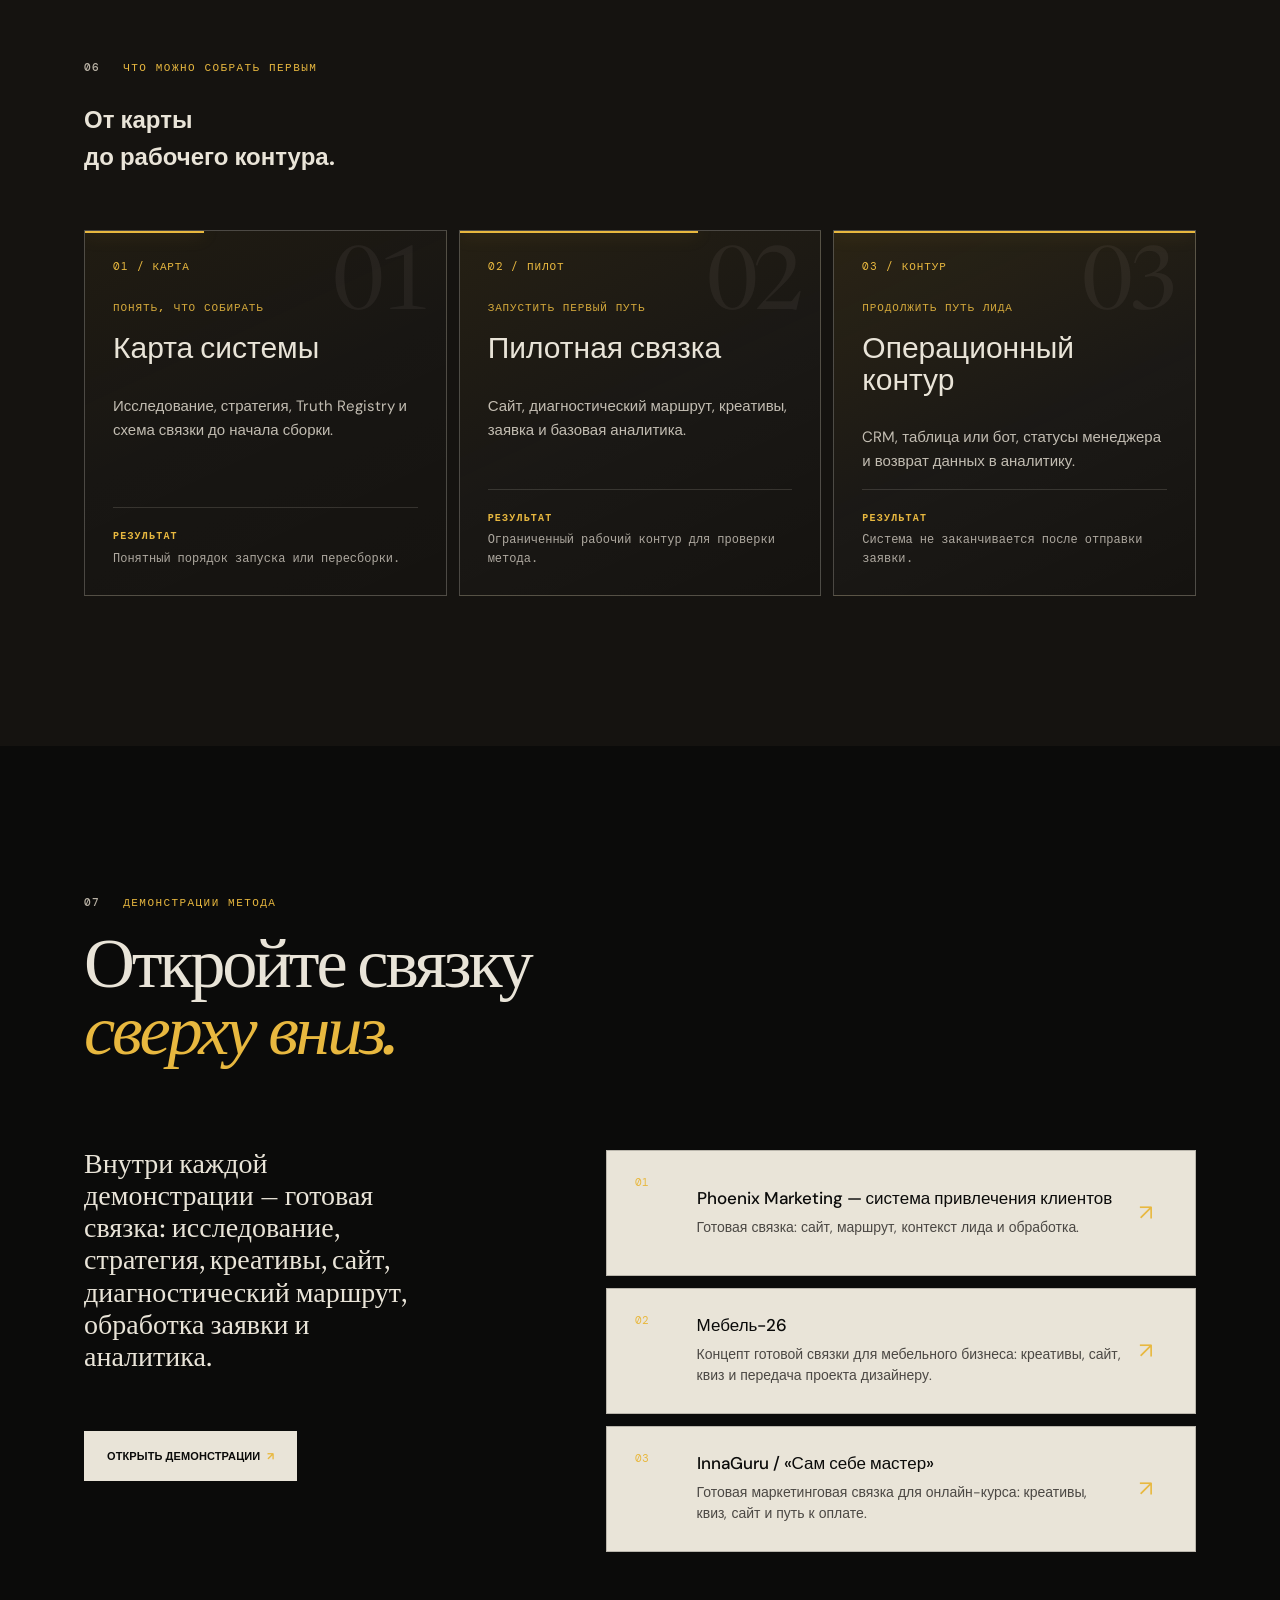
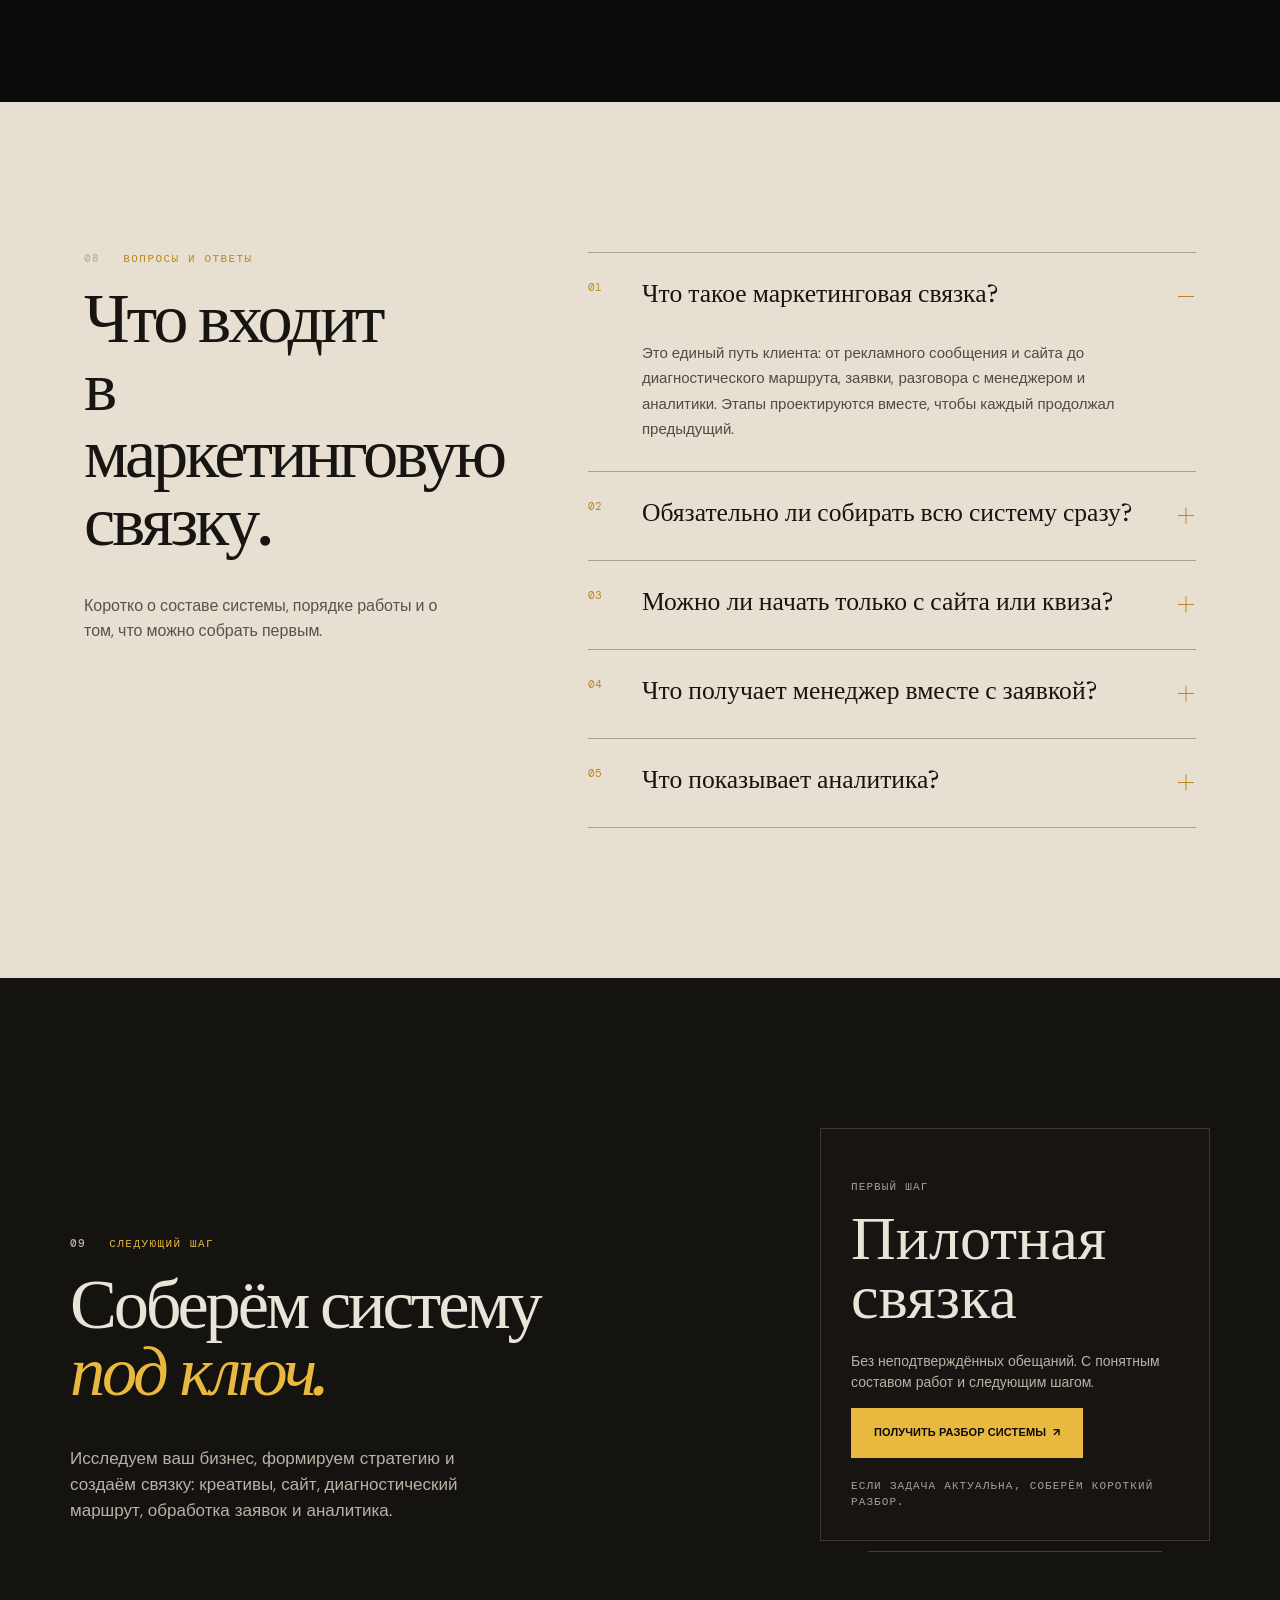
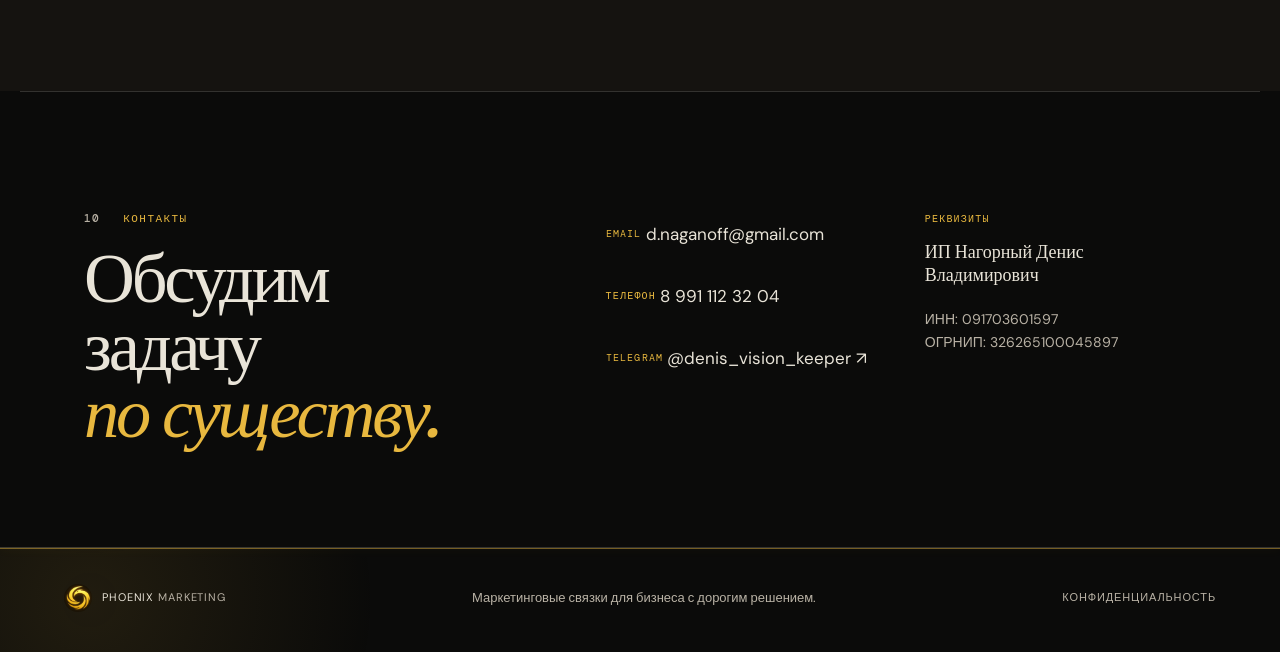
==== commit babdb0fe: "Implement Phoenix wow system and FAQ" ====
--- a/index.html
+++ b/index.html
@@ -6,8 +6,8 @@
   <meta name="description" content="Phoenix Marketing — маркетинговые связки: диагностика бизнеса, стратегия, креативы, сайт, квиз, обработка заявок и аналитика.">
   <title>Phoenix Marketing — система привлечения и обработки клиентов</title>
   <link rel="icon" type="image/png" href="assets/phoenix-logo.png">
-  <link rel="stylesheet" href="styles.css?v=20260815-process-v60">
-  <link rel="stylesheet" href="wow-system.css?v=20260815-w3">
+  <link rel="stylesheet" href="styles.css?v=20260815-overflow-v68">
+  <link rel="stylesheet" href="wow-system.css?v=20260815-w18">
   <!-- Yandex.Metrika counter -->
   <script type="text/javascript">
       (function(m,e,t,r,i,k,a){
@@ -21,7 +21,7 @@
   </script>
   <!-- /Yandex.Metrika counter -->
   <script defer src="script.js?v=20260814-demos-v61"></script>
-  <script defer src="wow-system.js?v=20260815-w3"></script>
+  <script defer src="wow-system.js?v=20260815-w18"></script>
 </head>
 <body>
   <noscript><div><img src="https://mc.yandex.ru/watch/111611280" style="position:absolute; left:-9999px;" alt="" /></div></noscript>
@@ -102,25 +102,7 @@
       </div>
     </section>
 
-    <section class="section scenarios" id="scenarios" data-wow-scene="scenarios">
-      <div class="reveal"><p class="eyebrow"><span>04</span> Выберите ситуацию</p><h2>Система начинается<br>с вашей точки.</h2><p class="section-note scenario-intro">Мы не продаём один и тот же набор работ всем. Сначала определяем, что именно нужно бизнесу сейчас.</p></div>
-      <div class="scenario-grid">
-        <article class="scenario-card reveal" data-wow-branch="launch"><span class="number">01</span><h3>Собрать с нуля</h3><p>Есть продукт и задача роста, но реклама, сайт и обработка ещё не соединены.</p><button class="text-link js-open-quiz" type="button">Получить карту запуска <span aria-hidden="true">↗</span></button></article>
-        <article class="scenario-card reveal" data-wow-branch="repair"><span class="number">02</span><h3>Исправить разрыв</h3><p>Реклама идёт, заявки приходят, но качество, контекст или дальнейший статус не видны.</p><button class="text-link js-open-quiz" type="button">Найти разрыв <span aria-hidden="true">↗</span></button></article>
-        <article class="scenario-card reveal" data-wow-branch="operations"><span class="number">03</span><h3>Соединить обработку</h3><p>Менеджер, Telegram, таблица, CRM и аналитика живут раздельно.</p><button class="text-link js-open-quiz" type="button">Показать контур обработки <span aria-hidden="true">↗</span></button></article>
-      </div>
-    </section>
-
-    <section class="section offers" id="offers">
-      <div class="reveal"><p class="eyebrow"><span>05</span> Что можно собрать первым</p><h2>От карты<br>до рабочего контура.</h2></div>
-      <div class="offer-levels">
-        <article class="offer-level reveal"><span>01 / КАРТА</span><h3>Карта системы</h3><p>Исследование, стратегия, Truth Registry и схема связки до начала сборки.</p><small>Первый шаг для запуска или пересборки.</small></article>
-        <article class="offer-level reveal"><span>02 / ПИЛОТ</span><h3>Пилотная связка</h3><p>Сайт, диагностический маршрут, креативы, заявка и базовая аналитика.</p><small>Ограниченный объём для проверки метода на практике.</small></article>
-        <article class="offer-level reveal"><span>03 / КОНТУР</span><h3>Операционный контур</h3><p>CRM, таблица или бот, статусы менеджера и возврат данных в аналитику.</p><small>Когда нужно, чтобы система продолжалась после заявки.</small></article>
-      </div>
-    </section>
-
-    <section class="section fit" id="fit">
+    <section class="section fit" id="fit" data-wow-scene="fit">
       <div class="reveal"><p class="eyebrow"><span>04</span> Когда нужна система</p><h2>Если путь клиента<br>стал неясным.</h2></div>
       <div class="fit-table">
         <div class="fit-row reveal"><span>01</span><b>Планируется запуск рекламы</b><p>До закупки трафика нужно связать обещание, страницу, маршрут и обработку заявки.</p></div>
@@ -132,8 +114,27 @@
       </div>
     </section>
 
-    <section class="section proof" id="demos">
-      <div class="reveal"><p class="eyebrow"><span>06</span> Демонстрации метода</p><h2>Откройте связку<br><i>сверху вниз.</i></h2></div>
+    <section class="section scenarios" id="scenarios" data-wow-scene="scenarios">
+      <div class="reveal"><p class="eyebrow"><span>05</span> Выберите ситуацию</p><h2>Система начинается<br>с вашей точки.</h2><p class="section-note scenario-intro">Мы не продаём один и тот же набор работ всем. Сначала определяем, что именно нужно бизнесу сейчас.</p></div>
+      <div class="scenario-grid">
+        <article class="scenario-card reveal" data-wow-branch="launch"><span class="number">01</span><h3>Собрать с нуля</h3><p>Есть продукт и задача роста, но реклама, сайт и обработка ещё не соединены.</p><button class="text-link js-open-quiz" type="button">Получить карту запуска <span aria-hidden="true">↗</span></button></article>
+        <article class="scenario-card reveal" data-wow-branch="repair"><span class="number">02</span><h3>Исправить разрыв</h3><p>Реклама идёт, заявки приходят, но качество, контекст или дальнейший статус не видны.</p><button class="text-link js-open-quiz" type="button">Найти разрыв <span aria-hidden="true">↗</span></button></article>
+        <article class="scenario-card reveal" data-wow-branch="operations"><span class="number">03</span><h3>Соединить обработку</h3><p>Менеджер, Telegram, таблица, CRM и аналитика живут раздельно.</p><button class="text-link js-open-quiz" type="button">Показать контур обработки <span aria-hidden="true">↗</span></button></article>
+        <span class="wow-grid-ripple wow-grid-ripple-1" aria-hidden="true"></span><span class="wow-grid-ripple wow-grid-ripple-2" aria-hidden="true"></span><span class="wow-grid-ripple wow-grid-ripple-3" aria-hidden="true"></span>
+      </div>
+    </section>
+
+    <section class="section offers" id="offers" data-wow-scene="offers">
+      <div class="reveal"><p class="eyebrow"><span>06</span> Что можно собрать первым</p><h2>От карты<br>до рабочего контура.</h2></div>
+      <div class="offer-levels">
+        <article class="offer-level reveal" data-level="01"><span>01 / КАРТА</span><p class="offer-level-purpose">Понять, что собирать</p><h3>Карта системы</h3><p>Исследование, стратегия, Truth Registry и схема связки до начала сборки.</p><small><b>Результат</b> Понятный порядок запуска или пересборки.</small></article>
+        <article class="offer-level reveal" data-level="02"><span>02 / ПИЛОТ</span><p class="offer-level-purpose">Запустить первый путь</p><h3>Пилотная связка</h3><p>Сайт, диагностический маршрут, креативы, заявка и базовая аналитика.</p><small><b>Результат</b> Ограниченный рабочий контур для проверки метода.</small></article>
+        <article class="offer-level reveal" data-level="03"><span>03 / КОНТУР</span><p class="offer-level-purpose">Продолжить путь лида</p><h3>Операционный контур</h3><p>CRM, таблица или бот, статусы менеджера и возврат данных в аналитику.</p><small><b>Результат</b> Система не заканчивается после отправки заявки.</small></article>
+      </div>
+    </section>
+
+    <section class="section proof" id="demos" data-wow-scene="proof">
+      <div class="reveal"><p class="eyebrow"><span>07</span> Демонстрации метода</p><h2>Откройте связку<br><i>сверху вниз.</i></h2></div>
       <div class="proof-layout">
         <div class="proof-statement reveal"><p>Внутри каждой демонстрации — готовая связка: исследование, стратегия, креативы, сайт, диагностический маршрут, обработка заявки и аналитика.</p><button class="button secondary js-open-demo" type="button" data-demo-id="mebel-26">Открыть демонстрации <span aria-hidden="true">↗</span></button></div>
         <div class="proof-list">
@@ -144,18 +145,48 @@
       </div>
     </section>
 
+    <section class="section faq" id="faq" aria-labelledby="faq-title">
+      <div class="faq-intro reveal">
+        <p class="eyebrow"><span>08</span> Вопросы и ответы</p>
+        <h2 id="faq-title">Что входит<br>в маркетинговую связку.</h2>
+        <p class="section-note">Коротко о составе системы, порядке работы и о том, что можно собрать первым.</p>
+      </div>
+      <div class="faq-list">
+        <details class="faq-item" name="system-faq" open>
+          <summary><span>01</span><strong>Что такое маркетинговая связка?</strong><i aria-hidden="true"></i></summary>
+          <div class="faq-answer"><p>Это единый путь клиента: от рекламного сообщения и сайта до диагностического маршрута, заявки, разговора с менеджером и аналитики. Этапы проектируются вместе, чтобы каждый продолжал предыдущий.</p></div>
+        </details>
+        <details class="faq-item" name="system-faq">
+          <summary><span>02</span><strong>Обязательно ли собирать всю систему сразу?</strong><i aria-hidden="true"></i></summary>
+          <div class="faq-answer"><p>Нет. После диагностики можно начать с карты системы, пилотной связки или операционного контура. Первый этап выбирается по текущей точке бизнеса и самому важному разрыву в пути клиента.</p></div>
+        </details>
+        <details class="faq-item" name="system-faq">
+          <summary><span>03</span><strong>Можно ли начать только с сайта или квиза?</strong><i aria-hidden="true"></i></summary>
+          <div class="faq-answer"><p>Можно, если это действительно следующий необходимый шаг. Но сайт и квиз рассматриваются не изолированно: заранее учитываются обещание рекламы, сценарий клиента, состав заявки и дальнейшая обработка.</p></div>
+        </details>
+        <details class="faq-item" name="system-faq">
+          <summary><span>04</span><strong>Что получает менеджер вместе с заявкой?</strong><i aria-hidden="true"></i></summary>
+          <div class="faq-answer"><p>В рабочем контуре к контакту можно передавать источник обращения, ответы диагностического маршрута и контекст выбранного сценария. Конкретный состав и канал передачи зависят от процесса, который уже используется в бизнесе.</p></div>
+        </details>
+        <details class="faq-item" name="system-faq">
+          <summary><span>05</span><strong>Что показывает аналитика?</strong><i aria-hidden="true"></i></summary>
+          <div class="faq-answer"><p>Базовая аналитика связывает вход на сайт, ключевые действия, прохождение маршрута и отправку заявки. Если в проект входит операционный контур, к этой картине можно добавить дальнейшие статусы лида.</p></div>
+        </details>
+      </div>
+    </section>
+
     <section class="section offer" id="contact" data-wow-scene="cta">
-      <div class="reveal"><p class="eyebrow"><span>07</span> Следующий шаг</p><h2>Соберём систему<br><i>под ключ.</i></h2><p class="offer-lead">Исследуем ваш бизнес, формируем стратегию и создаём связку: креативы, сайт, диагностический маршрут, обработка заявок и аналитика.</p></div>
+      <div class="reveal"><p class="eyebrow"><span>09</span> Следующий шаг</p><h2>Соберём систему<br><i>под ключ.</i></h2><p class="offer-lead">Исследуем ваш бизнес, формируем стратегию и создаём связку: креативы, сайт, диагностический маршрут, обработка заявок и аналитика.</p></div>
       <div class="offer-card reveal"><small>ПЕРВЫЙ ШАГ</small><strong>Пилотная связка</strong><p>Без неподтверждённых обещаний. С понятным составом работ и следующим шагом.</p><button class="button primary js-open-quiz" type="button">Получить разбор системы <span aria-hidden="true">↗</span></button><small>Если задача актуальна, соберём короткий разбор.</small></div>
     </section>
   </main>
 
-  <section class="contact-details" id="contacts" aria-labelledby="contacts-title"><div><p class="eyebrow"><span>08</span> Контакты</p><h2 id="contacts-title">Обсудим задачу<br><i>по существу.</i></h2></div><div class="contact-grid"><div class="contact-column"><a href="mailto:d.naganoff@gmail.com"><span>Email</span>d.naganoff@gmail.com</a><a href="tel:+79911123204"><span>Телефон</span>8 991 112 32 04</a><a href="https://t.me/denis_vision_keeper" target="_blank" rel="noreferrer"><span>Telegram</span>@denis_vision_keeper ↗</a></div><div class="contact-column contact-legal"><span>Реквизиты</span><strong>ИП Нагорный Денис Владимирович</strong><p>ИНН: 091703601597<br>ОГРНИП: 326265100045897</p></div></div></section>
-  <footer class="site-footer"><a class="brand" href="#top"><img class="brand-logo" src="assets/phoenix-logo.png" alt=""><span>Phoenix <em>Marketing</em></span></a><p>Маркетинговые связки для бизнеса с дорогим решением.</p><span class="footer-links"><a href="privacy.html">Конфиденциальность</a></span></footer>
+  <section class="contact-details" id="contacts" aria-labelledby="contacts-title"><div><p class="eyebrow"><span>10</span> Контакты</p><h2 id="contacts-title">Обсудим задачу<br><i>по существу.</i></h2></div><div class="contact-grid"><div class="contact-column"><a href="mailto:d.naganoff@gmail.com"><span>Email</span>d.naganoff@gmail.com</a><a href="tel:+79911123204"><span>Телефон</span>8 991 112 32 04</a><a href="https://t.me/denis_vision_keeper" target="_blank" rel="noreferrer"><span>Telegram</span>@denis_vision_keeper ↗</a></div><div class="contact-column contact-legal"><span>Реквизиты</span><strong>ИП Нагорный Денис Владимирович</strong><p>ИНН: 091703601597<br>ОГРНИП: 326265100045897</p></div></div></section>
+  <footer class="site-footer" data-wow-scene="footer"><a class="brand" href="#top"><img class="brand-logo" src="assets/phoenix-logo.png" alt=""><span>Phoenix <em>Marketing</em></span></a><p>Маркетинговые связки для бизнеса с дорогим решением.</p><span class="footer-links"><a href="privacy.html">Конфиденциальность</a></span></footer>
 
   <div class="modal" id="quiz-modal" role="dialog" aria-modal="true" aria-labelledby="quiz-title" data-expert-avatar="[data-uri]" hidden>
     <div class="modal-backdrop" data-close-modal></div>
-    <div class="modal-panel quiz-panel" role="document"><button class="modal-close" type="button" aria-label="Закрыть диагностику" data-close-modal>×</button><div class="quiz-progress"><span data-quiz-progress>Старт</span><span class="progress-track"><i data-quiz-bar></i></span><span class="quiz-discount" data-quiz-discount>Скидка: 0%</span></div><div class="quiz-content"><p class="eyebrow"><span>МИНИ-РЕШЕНИЕ</span></p><div class="quiz-start" data-quiz-start><h2 id="quiz-title" data-quiz-title>Соберите план привлечения клиентов без слива бюджета.</h2><p class="quiz-lead">Ответьте на 4 коротких вопроса — мы определим, что должно быть готово в вашем бизнесе до запуска рекламы.</p><div class="quiz-promise"><strong>После прохождения вы получите:</strong><ul><li>Персональный пошаговый план сборки маркетинговой связки</li><li>Бонус 1: чек-лист готовности к запуску рекламы</li><li>Бонус 2: шаблон пути лида от рекламы до менеджера</li><li>Накопление скидки до 10% на работы Phoenix Marketing</li></ul><p>Каждый отвеченный вопрос увеличивает накопленную скидку на 2,5%.</p></div><div class="expert-card expert-card-start"><img class="expert-avatar" data-expert-avatar-img alt="Денис — эксперт Phoenix Marketing"><div><strong>Денис — эксперт Phoenix Marketing</strong><p>Поможет понять, что собрать первым, чтобы реклама вела в систему, а не в набор разрозненных инструментов.</p></div></div><button class="button primary" type="button" data-start-quiz>Начать диагностику <span aria-hidden="true">↗</span></button></div><div class="quiz-flow" data-quiz-flow hidden><h2 data-quiz-flow-title>Проверьте готовность системы</h2><p class="quiz-lead" data-quiz-lead>Ответьте на четыре коротких вопроса.</p><div class="expert-card"><img class="expert-avatar" data-expert-avatar-img alt="Денис — эксперт Phoenix Marketing"><p class="quiz-expert" data-quiz-expert></p></div><div class="quiz-question" data-quiz-question></div><div class="quiz-options" data-quiz-options></div><div class="quiz-navigation"><button class="quiz-back" type="button" data-quiz-back hidden>← Назад</button></div></div><div class="quiz-result" data-quiz-result hidden></div></div></div>
+    <div class="modal-panel quiz-panel" role="document"><button class="modal-close" type="button" aria-label="Закрыть диагностику" data-close-modal>×</button><div class="quiz-progress"><span data-quiz-progress>Старт</span><span class="progress-track"><i data-quiz-bar></i></span><span class="quiz-discount" data-quiz-discount>Скидка: 0%</span></div><div class="quiz-content"><p class="eyebrow"><span>МИНИ-РЕШЕНИЕ</span></p><div class="quiz-start" data-quiz-start><h2 id="quiz-title" data-quiz-title>Соберите план запуска без слива бюджета.</h2><p class="quiz-lead">Четыре вопроса покажут, что должно быть готово до запуска рекламы.</p><div class="quiz-promise"><strong>В результате:</strong><ul><li>Пошаговый план маркетинговой связки</li><li>Чек-лист готовности к рекламе</li><li>Шаблон пути лида до менеджера</li></ul><p>За каждый ответ — 2,5% скидки, до 10%.</p></div><div class="expert-card expert-card-start"><img class="expert-avatar" data-expert-avatar-img alt="Денис — эксперт Phoenix Marketing"><div><strong>Денис — эксперт Phoenix Marketing</strong><p>Поможет определить, что собрать первым, чтобы реклама вела в систему.</p></div></div><button class="button primary" type="button" data-start-quiz>Начать диагностику <span aria-hidden="true">↗</span></button></div><div class="quiz-flow" data-quiz-flow hidden><h2 data-quiz-flow-title>Проверьте готовность системы</h2><p class="quiz-lead" data-quiz-lead>Ответьте на четыре коротких вопроса.</p><div class="expert-card"><img class="expert-avatar" data-expert-avatar-img alt="Денис — эксперт Phoenix Marketing"><p class="quiz-expert" data-quiz-expert></p></div><div class="quiz-question" data-quiz-question></div><div class="quiz-options" data-quiz-options></div><div class="quiz-navigation"><button class="quiz-back" type="button" data-quiz-back hidden>← Назад</button></div></div><div class="quiz-result" data-quiz-result hidden></div></div></div>
   </div>
 
   <div class="modal" id="demo-modal" role="dialog" aria-modal="true" aria-labelledby="demo-title" hidden>
--- a/styles.css
+++ b/styles.css
@@ -41,8 +41,8 @@
 @media (prefers-reduced-motion:reduce){.skip-link,.progress-track i,.quiz-option{transition:none}.quiz-option:hover,.quiz-option:focus-visible{transform:none}}
 
 /* Strategy-first sections */
-.scenarios{background:#e8dfd2;color:var(--ink)}.scenario-intro{max-width:520px;color:rgba(20,18,16,.62);margin-top:24px}.scenario-grid{display:grid;grid-template-columns:repeat(3,1fr);gap:1px;background:rgba(20,18,16,.22);margin-top:54px;border:1px solid rgba(20,18,16,.22)}.scenario-card{background:#e8dfd2;padding:28px;min-height:300px;display:flex;flex-direction:column;align-items:flex-start}.scenario-card .number{font:11px var(--mono);color:var(--copper)}.scenario-card h3{font:500 28px/1.05 var(--sans);margin:64px 0 14px}.scenario-card p{color:rgba(20,18,16,.64);line-height:1.5;max-width:330px}.scenario-card .text-link{margin-top:auto;color:var(--ink);padding:0;border:0;background:transparent}.offers{background:var(--ink);color:var(--paper)}.offers h2{color:var(--paper)}.offer-levels{display:grid;grid-template-columns:repeat(3,1fr);gap:12px;margin-top:54px}.offer-level{border:1px solid rgba(247,240,228,.18);padding:28px;min-height:280px;display:flex;flex-direction:column}.offer-level>span{font:11px var(--mono);color:var(--copper);letter-spacing:.08em}.offer-level h3{font-size:28px;margin:60px 0 14px}.offer-level p{color:rgba(247,240,228,.62);line-height:1.5}.offer-level small{margin-top:auto;color:rgba(247,240,228,.46);font:12px/1.45 var(--mono)}
-@media(max-width:900px){.scenario-grid,.offer-levels{grid-template-columns:1fr}.scenario-card{min-height:220px}.scenario-card h3,.offer-level h3{margin-top:38px}}
+.scenarios{background:#e8dfd2;color:var(--ink)}.scenario-intro{max-width:520px;color:rgba(20,18,16,.7);margin-top:24px}.scenario-grid{display:grid;grid-template-columns:repeat(3,1fr);gap:1px;background:rgba(20,18,16,.22);margin-top:54px;border:1px solid rgba(20,18,16,.22)}.scenario-card{background:#e8dfd2;padding:28px;min-height:300px;display:flex;flex-direction:column;align-items:flex-start}.scenario-card .number{font:11px var(--mono);color:var(--copper)}.scenario-card h3{font:500 28px/1.05 var(--sans);margin:64px 0 14px}.scenario-card p{color:rgba(20,18,16,.72);font-size:15px;line-height:1.55;max-width:330px}.scenario-card .text-link{margin-top:auto;color:var(--ink);padding:0;border:0;background:transparent}.offers{background:var(--ink);color:var(--paper)}.offers h2{color:var(--paper)}.offer-levels{display:grid;grid-template-columns:repeat(3,1fr);gap:12px;margin-top:54px}.offer-level{--level:33%;position:relative;isolation:isolate;overflow:hidden;border:1px solid rgba(247,240,228,.24);padding:28px;min-height:342px;display:flex;flex-direction:column;background:linear-gradient(155deg,rgba(232,184,63,.055),rgba(255,255,255,.012) 48%,transparent)}.offer-level:nth-child(2){--level:66%;background:linear-gradient(155deg,rgba(232,184,63,.075),rgba(255,255,255,.018) 52%,transparent)}.offer-level:nth-child(3){--level:100%;background:linear-gradient(155deg,rgba(232,184,63,.1),rgba(255,255,255,.022) 56%,transparent)}.offer-level::before{content:"";position:absolute;z-index:2;inset:0 auto auto 0;width:var(--level);height:2px;background:var(--copper);box-shadow:0 0 18px rgba(232,184,63,.36)}.offer-level::after{content:attr(data-level);position:absolute;z-index:-1;top:22px;right:22px;color:rgba(247,240,228,.055);font:400 88px/.8 var(--serif);letter-spacing:-.08em}.offer-level>span{font:11px var(--mono);color:var(--copper);letter-spacing:.08em}.offer-level-purpose{margin:27px 0 0!important;color:rgba(232,184,63,.9)!important;font:500 11px/1.35 var(--mono)!important;letter-spacing:.08em;text-transform:uppercase}.offer-level h3{font:500 30px/1.05 var(--sans);margin:18px 0 16px;max-width:280px}.offer-level p:not(.offer-level-purpose){color:rgba(247,240,228,.76);font-size:15px;line-height:1.58;max-width:310px}.offer-level small{margin-top:auto;padding-top:20px;border-top:1px solid rgba(247,240,228,.14);color:rgba(247,240,228,.67);font:12px/1.55 var(--mono)}.offer-level small b{display:block;margin-bottom:5px;color:var(--copper);font-size:10px;letter-spacing:.12em;text-transform:uppercase}
+@media(max-width:900px){.scenario-grid,.offer-levels{grid-template-columns:1fr}.scenario-card{min-height:220px}.scenario-card h3{margin-top:38px}.offer-level h3{margin-top:18px}}
 
 /* High-contrast CTA and demo cards */
 .header-cta{display:inline-flex;align-items:center;justify-content:center;gap:10px;min-height:46px;padding:12px 20px;background:var(--copper);border:1px solid var(--copper);color:var(--ink);font-weight:700;letter-spacing:.01em;white-space:nowrap}.header-cta:hover,.header-cta:focus-visible{background:#f3b887;color:var(--ink);border-color:#f3b887;transform:translateY(-1px)}.button{min-height:50px;padding:14px 22px;line-height:1.2;letter-spacing:.01em}.button.primary{background:var(--copper);color:var(--ink);border-color:var(--copper);font-weight:700}.button.primary:hover,.button.primary:focus-visible{background:#f3b887;color:var(--ink)}.button.secondary{background:var(--paper);color:var(--ink);border-color:var(--paper);font-weight:700}.button.secondary:hover,.button.secondary:focus-visible{background:#fff9f0;color:var(--ink)}.proof-list{display:grid;gap:12px}.proof-item{min-height:126px;padding:24px 28px;display:grid;grid-template-columns:44px 1fr 28px;align-items:center;gap:18px;background:var(--paper);color:var(--ink);border:1px solid rgba(20,18,16,.22);transition:background .2s ease,border-color .2s ease,transform .2s ease}.proof-item b{display:block;color:var(--ink);font-size:17px;line-height:1.25}.proof-item p{margin:8px 0 0;color:rgba(20,18,16,.68);font-size:14px;line-height:1.45}.proof-item>span{align-self:start;color:var(--copper);font:11px var(--mono)}.proof-item em{color:var(--copper);font-style:normal;font-size:22px}.proof-item:hover,.proof-item:focus-visible{background:#fff9f0;border-color:var(--copper);transform:translateX(-4px);outline:none}.proof-statement .button{margin-top:22px}
@@ -73,7 +73,7 @@
 .demo-integration{color:#171512!important;background:#ead9b8;border-left:3px solid var(--copper);font-weight:700}
 
 /* Hero image: edge-to-edge canvas with a lighter, localised readability gradient. */
-.hero{width:100vw;margin-left:calc(50% - 50vw);margin-right:calc(50% - 50vw);background-image:linear-gradient(90deg,rgba(10,9,8,.84) 0%,rgba(10,9,8,.72) 34%,rgba(10,9,8,.28) 70%,rgba(10,9,8,.14) 100%),url('assets/phoenix-system-hero.png')}
+.hero{background-image:linear-gradient(90deg,rgba(10,9,8,.84) 0%,rgba(10,9,8,.72) 34%,rgba(10,9,8,.28) 70%,rgba(10,9,8,.14) 100%),url('assets/phoenix-system-hero.png')}
 @media(max-width:560px){.hero{background-image:linear-gradient(180deg,rgba(10,9,8,.78) 0%,rgba(10,9,8,.64) 48%,rgba(10,9,8,.86) 100%),url('assets/phoenix-system-hero.png')}}
 
 /* Phoenix launch polish: first viewport, brand mark and contact surface */
@@ -89,23 +89,23 @@
 
 
 /* Quiz v3: promise, expert guidance and delivery */
-.quiz-discount{font:10px var(--mono);letter-spacing:.04em;color:var(--copper);white-space:nowrap}.quiz-promise{margin:26px 0;padding:18px 20px;border-left:2px solid var(--copper);background:rgba(230,160,107,.1)}.quiz-promise strong{display:block;margin-bottom:10px}.quiz-promise ul{margin:0 0 14px;padding-left:20px;line-height:1.55}.quiz-promise p{margin:0;color:rgba(20,18,16,.62);font-size:12px}.quiz-flow[hidden],.quiz-start[hidden]{display:none}.quiz-expert{margin:20px 0 0;padding:14px 16px;border-left:2px solid var(--copper);background:rgba(230,160,107,.08);color:rgba(20,18,16,.68);font:13px/1.45 var(--sans)}.quiz-result{margin-top:28px}.delivery-form fieldset{border:1px solid rgba(20,18,16,.22);padding:14px 16px}.delivery-form legend{padding:0 6px;font-weight:600}.delivery-choice{display:inline-flex!important;grid-template-columns:none!important;align-items:center;gap:8px;margin-right:18px!important;font-weight:500!important}.delivery-choice input{width:18px;height:18px;accent-color:var(--copper)}.form-note{margin:0;color:rgba(20,18,16,.6);font-size:12px;line-height:1.4}.thankyou-bonuses{display:grid;gap:8px;margin:18px 0;padding:16px;border-left:2px solid #8ba879;background:rgba(139,168,121,.1)}.thankyou-bonuses strong{margin-bottom:4px}.thankyou-bonuses span{font-size:13px;color:rgba(20,18,16,.72)}.lead-confirmation{display:grid;gap:12px}.lead-confirmation .button{width:max-content}.quiz-progress{flex-wrap:wrap}.progress-track{min-width:120px}
+.quiz-discount{font:10px var(--mono);letter-spacing:.04em;color:var(--copper);white-space:nowrap}.quiz-promise{margin:26px 0;padding:18px 20px;border-left:2px solid var(--copper);background:rgba(230,160,107,.1)}.quiz-promise strong{display:block;margin-bottom:10px}.quiz-promise ul{margin:0 0 14px;padding-left:20px;line-height:1.55}.quiz-promise p{margin:0;color:rgba(20,18,16,.72);font-size:12px}.quiz-flow[hidden],.quiz-start[hidden]{display:none}.quiz-expert{margin:20px 0 0;padding:14px 16px;border-left:2px solid var(--copper);background:rgba(230,160,107,.08);color:rgba(20,18,16,.72);font:13px/1.45 var(--sans)}.quiz-result{margin-top:28px}.delivery-form fieldset{border:1px solid rgba(20,18,16,.22);padding:14px 16px}.delivery-form legend{padding:0 6px;font-weight:600}.delivery-choice{display:inline-flex!important;grid-template-columns:none!important;align-items:center;gap:8px;margin-right:18px!important;font-weight:500!important}.delivery-choice input{width:18px;height:18px;accent-color:var(--copper)}.form-note{margin:0;color:rgba(20,18,16,.68);font-size:12px;line-height:1.45}.thankyou-bonuses{display:grid;gap:8px;margin:18px 0;padding:16px;border-left:2px solid #8ba879;background:rgba(139,168,121,.1)}.thankyou-bonuses strong{margin-bottom:4px}.thankyou-bonuses span{font-size:13px;color:rgba(20,18,16,.72)}.lead-confirmation{display:grid;gap:12px}.lead-confirmation .button{width:max-content}.quiz-progress{flex-wrap:wrap}.progress-track{min-width:120px}
 @media(max-width:560px){.quiz-discount{width:100%}.quiz-promise{padding:16px}.lead-confirmation .button{width:100%;text-align:center}.delivery-choice{margin-right:10px!important}}
 
 
 /* Quiz v4: compact expert-led layout */
-.quiz-panel{max-height:calc(100svh - 24px);overflow:hidden}.quiz-content{max-width:920px}.quiz-start{max-width:860px;margin:auto}.quiz-start h2,.quiz-flow h2{max-width:760px}.quiz-promise{margin:18px 0;padding:16px 18px}.quiz-promise ul{margin:0 0 8px;columns:2;column-gap:28px}.quiz-promise li{break-inside:avoid;margin:4px 0}.expert-card{display:flex;align-items:center;gap:14px;margin:16px 0;padding:12px 14px;border:1px solid rgba(20,18,16,.16);background:rgba(230,160,107,.08)}.expert-card-start{max-width:620px}.expert-avatar{width:52px;height:52px;flex:0 0 52px;border-radius:50%;object-fit:cover;object-position:center;box-shadow:0 0 0 2px rgba(230,160,107,.35)}.expert-card strong{display:block;font-size:13px}.expert-card p{margin:4px 0 0;color:rgba(20,18,16,.64);font-size:12px;line-height:1.4}.quiz-expert{margin:0;padding:0;border:0;background:transparent;font:13px/1.4 var(--sans);color:rgba(20,18,16,.68)}.quiz-flow .expert-card{max-width:760px}.quiz-flow .quiz-question{margin-top:18px}.quiz-flow .quiz-options{grid-template-columns:repeat(2,1fr);gap:8px;margin-top:14px}.quiz-flow .quiz-option{padding:12px 14px;min-height:48px}.quiz-flow .quiz-navigation{min-height:44px;margin-top:10px}.quiz-start .button{margin-top:4px}
+.quiz-panel{max-height:calc(100svh - 24px);overflow:hidden}.quiz-content{max-width:920px}.quiz-start{max-width:860px;margin:auto}.quiz-start h2,.quiz-flow h2{max-width:760px}.quiz-promise{margin:18px 0;padding:16px 18px}.quiz-promise ul{margin:0 0 8px;columns:2;column-gap:28px}.quiz-promise li{break-inside:avoid;margin:4px 0}.expert-card{display:flex;align-items:center;gap:14px;margin:16px 0;padding:12px 14px;border:1px solid rgba(20,18,16,.16);background:rgba(230,160,107,.08)}.expert-card-start{max-width:620px}.expert-avatar{width:52px;height:52px;flex:0 0 52px;border-radius:50%;object-fit:cover;object-position:center;box-shadow:0 0 0 2px rgba(230,160,107,.35)}.expert-card strong{display:block;font-size:13px}.expert-card p{margin:4px 0 0;color:rgba(20,18,16,.72);font-size:12px;line-height:1.45}.quiz-expert{margin:0;padding:0;border:0;background:transparent;font:13px/1.45 var(--sans);color:rgba(20,18,16,.72)}.quiz-flow .expert-card{max-width:760px}.quiz-flow .quiz-question{margin-top:18px}.quiz-flow .quiz-options{grid-template-columns:repeat(2,1fr);gap:8px;margin-top:14px}.quiz-flow .quiz-option{padding:12px 14px;min-height:48px}.quiz-flow .quiz-navigation{min-height:44px;margin-top:10px}.quiz-start .button{margin-top:4px}
 @media(max-width:700px){.quiz-panel{padding:22px 18px}.quiz-promise ul{columns:1}.quiz-start h2,.quiz-flow h2{font-size:clamp(34px,10vw,52px)}.quiz-flow .quiz-options{grid-template-columns:1fr}.expert-card-start{margin-top:12px}.expert-card{margin:12px 0;padding:10px 12px}.expert-avatar{width:44px;height:44px;flex-basis:44px}.quiz-flow .quiz-question{font-size:20px}}
 @media(min-width:701px){.quiz-start,.quiz-flow{min-height:calc(100svh - 250px);display:flex;flex-direction:column;justify-content:center}.quiz-flow .expert-card{margin-top:12px}}
 
 
 /* Quiz v4.1: viewport fit correction */
-.quiz-panel{box-sizing:border-box;padding:24px 40px;overflow:hidden}.quiz-progress{margin-bottom:18px}.quiz-content{min-height:0}.quiz-start,.quiz-flow{min-height:0!important;justify-content:flex-start}.quiz-start h2,.quiz-flow h2{font-size:clamp(42px,4.5vw,58px);line-height:.94;margin:0 0 14px}.quiz-start .quiz-lead,.quiz-flow .quiz-lead{font-size:15px;line-height:1.35;margin:0 0 12px}.quiz-promise{margin:12px 0;padding:12px 16px}.quiz-promise ul{margin-bottom:5px;line-height:1.35}.quiz-promise p{font-size:11px}.expert-card{margin:10px 0;padding:9px 12px}.expert-card-start{max-width:660px}.expert-avatar{width:46px;height:46px;flex-basis:46px}.expert-card p{font-size:11px}.quiz-start .button{min-height:44px;padding:11px 18px}.quiz-flow .quiz-options{margin-top:10px}.quiz-flow .quiz-navigation{margin-top:8px}.quiz-result{max-height:calc(100svh - 170px);overflow:auto}
+.quiz-panel{box-sizing:border-box;padding:24px 40px;overflow:hidden}.quiz-progress{margin-bottom:18px}.quiz-content{min-height:0}.quiz-start,.quiz-flow{min-height:0!important;justify-content:flex-start}.quiz-start h2,.quiz-flow h2{font-size:clamp(42px,4.5vw,58px);line-height:.94;margin:0 0 14px}.quiz-start .quiz-lead,.quiz-flow .quiz-lead{font-size:15px;line-height:1.4;margin:0 0 12px}.quiz-promise{margin:12px 0;padding:12px 16px}.quiz-promise ul{margin-bottom:5px;line-height:1.4}.quiz-promise p{font-size:12px}.expert-card{margin:10px 0;padding:9px 12px}.expert-card-start{max-width:660px}.expert-avatar{width:46px;height:46px;flex-basis:46px}.expert-card p{font-size:12px}.quiz-start .button{min-height:44px;padding:11px 18px}.quiz-flow .quiz-options{margin-top:10px}.quiz-flow .quiz-navigation{margin-top:8px}.quiz-result{max-height:calc(100svh - 170px);overflow:auto}
 @media(max-width:700px){.quiz-panel{padding:20px 18px}.quiz-progress{margin-bottom:14px}.quiz-start h2,.quiz-flow h2{font-size:clamp(34px,9vw,48px)}.quiz-promise{padding:11px 13px}.expert-card{margin:8px 0}.quiz-start .button{width:100%}}
 
 
 /* Quiz v4.2: mobile question screen fit */
-@media(max-width:700px){.quiz-panel{padding:14px 16px}.quiz-flow h2{font-size:34px;margin-bottom:8px}.quiz-flow .quiz-lead{font-size:13px;margin-bottom:6px}.quiz-flow .expert-card{margin:6px 0;padding:7px 9px}.quiz-flow .expert-avatar{width:38px;height:38px;flex-basis:38px}.quiz-flow .expert-card p{font-size:10px;line-height:1.25}.quiz-flow .quiz-question{font-size:18px;margin-top:10px}.quiz-flow .quiz-options{margin-top:8px;gap:6px}.quiz-flow .quiz-option{padding:10px 12px;min-height:44px;font-size:13px;line-height:1.25}.quiz-flow .quiz-navigation{min-height:40px;margin-top:4px}.quiz-flow .quiz-back{min-height:40px;padding:8px 12px}}
+@media(max-width:700px){.quiz-panel{padding:14px 16px}.quiz-flow h2{font-size:34px;margin-bottom:8px}.quiz-flow .quiz-lead{font-size:13px;margin-bottom:6px}.quiz-flow .expert-card{margin:6px 0;padding:7px 9px}.quiz-flow .expert-avatar{width:38px;height:38px;flex-basis:38px}.quiz-flow .expert-card p{font-size:12px;line-height:1.35}.quiz-flow .quiz-question{font-size:18px;margin-top:10px}.quiz-flow .quiz-options{margin-top:8px;gap:6px}.quiz-flow .quiz-option{padding:10px 12px;min-height:44px;font-size:13px;line-height:1.25}.quiz-flow .quiz-navigation{min-height:40px;margin-top:4px}.quiz-flow .quiz-back{min-height:40px;padding:8px 12px}}
 
 
 /* Quiz v4.3: stable progress and contact state */
@@ -127,11 +127,11 @@
 .bonus-downloads a:hover, .bonus-downloads a:focus-visible { background: rgba(181, 111, 64, .16); border-color: var(--copper, #b56f40); }
 
 /* Final hero override: this must come after the base hero rules. */
-.hero{width:100vw;margin-left:calc(50% - 50vw);margin-right:calc(50% - 50vw);background-image:linear-gradient(90deg,rgba(10,9,8,.58) 0%,rgba(10,9,8,.42) 34%,rgba(10,9,8,.12) 70%,rgba(10,9,8,.04) 100%),url('assets/phoenix-system-hero.png')}
+.hero{background-image:linear-gradient(90deg,rgba(10,9,8,.58) 0%,rgba(10,9,8,.42) 34%,rgba(10,9,8,.12) 70%,rgba(10,9,8,.04) 100%),url('assets/phoenix-system-hero.png')}
 @media(max-width:560px){.hero{background-image:linear-gradient(180deg,rgba(10,9,8,.62) 0%,rgba(10,9,8,.42) 48%,rgba(10,9,8,.72) 100%),url('assets/phoenix-system-hero.png')}}
 
 /* Stable first-screen hero: one viewport, one background scale, no oversized crop. */
-.hero{min-height:100svh;height:100svh;max-width:none;width:100vw;margin-left:calc(50% - 50vw);margin-right:calc(50% - 50vw);background-size:100% 100%;background-position:center center;background-repeat:no-repeat}
+.hero{min-height:100svh;height:100svh;max-width:none;width:100%;margin-left:0;margin-right:0;background-size:100% 100%;background-position:center center;background-repeat:no-repeat}
 @media(max-width:560px){.hero{height:auto;min-height:100svh;background-size:cover;background-position:center top}}
 
 /* Full-width process strip with readable descriptions. */
@@ -162,3 +162,52 @@
 
 /* W0 accessibility guard: compact links remain comfortable touch targets. */
 .skip-link,.site-header nav a,.text-link,.site-footer a,.contact-column>a,.brand{min-height:44px;display:inline-flex;align-items:center}
+
+/* Mobile optical alignment: the secondary hero CTA shares the primary edge. */
+.header-cta{position:relative}
+.header-cta>span,.button.primary>span{color:currentColor}
+.header-cta>span{margin-left:0}
+@media(max-width:560px){.hero-actions .text-link{margin-inline-start:1px}.header-cta>span{display:block;position:absolute;right:10px;top:50%;transform:translateY(-50%)}}
+
+/* Final readability polish: supporting copy stays atmospheric without becoming faint. */
+.proof-item p{color:rgba(20,18,16,.74);line-height:1.5}
+.offer-card small{color:#aaa195;font-size:11px;line-height:1.45}
+@media(max-width:560px){.proof-item p{font-size:14px}}
+
+/* Responsive CTA composition: keep equal gutters and preserve whole-word display. */
+.offer{padding-inline:max(5vw,calc((100% - 1140px)/2))}
+.offer-card strong{overflow-wrap:normal;word-break:normal;hyphens:none}
+@media(max-width:560px){.offer{padding-inline:20px}.offer-card strong{font-size:clamp(48px,14vw,56px);line-height:.92;letter-spacing:-.035em}}
+
+/* Footer hierarchy: stable reading order instead of incidental flex wrapping. */
+.site-footer{display:grid;grid-template-columns:auto minmax(260px,1fr) auto;grid-template-areas:"brand copy links";align-items:center;column-gap:clamp(28px,5vw,72px);row-gap:0;padding-block:28px 32px}
+.site-footer .brand{grid-area:brand}
+.site-footer p{grid-area:copy;order:initial;width:auto;max-width:480px;justify-self:center;text-align:center;font-size:13px;line-height:1.5}
+.site-footer .footer-links{grid-area:links;justify-self:end}
+@media(max-width:900px){.site-footer{grid-template-columns:1fr auto;grid-template-areas:"brand links" "copy copy";gap:8px 24px;padding-block:24px 28px}.site-footer p{justify-self:start;text-align:left}.site-footer .footer-links{justify-self:end}}
+@media(max-width:560px){.site-footer{grid-template-columns:1fr;grid-template-areas:"brand" "copy" "links";gap:8px;padding:24px 20px 28px}.site-footer .footer-links{justify-self:start}}
+
+/* FAQ: visible, useful search content with native keyboard-safe disclosure. */
+.faq{--section-bg:#e7dfd1;color:#171512;display:grid;grid-template-columns:minmax(280px,.78fr) minmax(0,1.22fr);gap:clamp(56px,9vw,128px);align-items:start}
+.faq-intro{position:sticky;top:112px}
+.faq .eyebrow{color:var(--copper-dark)}
+.faq h2{font:400 clamp(42px,5.5vw,80px)/.96 var(--serif);letter-spacing:-.045em;margin:0;max-width:620px}
+.faq .section-note{color:#5a534a;max-width:380px}
+.faq-list{border-top:1px solid rgba(20,18,16,.3)}
+.faq-item{border-bottom:1px solid rgba(20,18,16,.3)}
+.faq-item summary{list-style:none;display:grid;grid-template-columns:38px minmax(0,1fr) 24px;gap:16px;align-items:center;min-height:88px;padding:20px 0;cursor:pointer;color:#171512}
+.faq-item summary::-webkit-details-marker{display:none}
+.faq-item summary::marker{content:""}
+.faq-item summary span{font:11px var(--mono);color:var(--copper-dark);align-self:start;margin-top:7px}
+.faq-item summary strong{font:500 clamp(21px,2vw,28px)/1.16 var(--serif)}
+.faq-item summary i{position:relative;width:20px;height:20px;justify-self:end}
+.faq-item summary i::before,.faq-item summary i::after{content:"";position:absolute;left:2px;top:9px;width:16px;height:1px;background:var(--copper-dark);transition:transform .22s ease}
+.faq-item summary i::after{transform:rotate(90deg)}
+.faq-item[open] summary i::after{transform:rotate(0deg)}
+.faq-item summary:hover strong{color:#8f5b24}
+.faq-item summary:focus-visible{outline:2px solid var(--copper-dark);outline-offset:-2px}
+.faq-answer{padding:0 40px 28px 54px}
+.faq-answer p{margin:0;max-width:680px;color:#514b43;font-size:15px;line-height:1.7}
+@media(max-width:900px){.faq{grid-template-columns:1fr;gap:48px}.faq-intro{position:static}.faq .section-note{max-width:560px}}
+@media(max-width:560px){.faq{gap:36px}.faq-item summary{grid-template-columns:28px minmax(0,1fr) 20px;gap:10px;min-height:78px;padding:17px 0}.faq-item summary span{margin-top:5px}.faq-item summary strong{font-size:21px}.faq-answer{padding:0 0 24px 38px}.faq-answer p{font-size:15px;line-height:1.62}}
+@media(prefers-reduced-motion:reduce){.faq-item summary i::before,.faq-item summary i::after{transition:none}}
--- a/wow-system.css
+++ b/wow-system.css
@@ -393,3 +393,820 @@
 html[data-wow-stopped="true"] [data-wow-scene="process"]::after,
 html[data-wow-stopped="true"] [data-wow-scene="mechanism"] .mechanism-grid::after,
 html[data-wow-stopped="true"] [data-wow-scene="cta"] .offer-card::before { animation: none !important; }
+
+/* W8: visual-authority pass. The signal must read without being searched for. */
+.wow-hero-layer::before {
+  content: '';
+  position: absolute;
+  inset: 42% 2% 24% 45%;
+  background: radial-gradient(ellipse at center, rgba(232, 184, 63, .34), rgba(232, 184, 63, .08) 42%, transparent 72%);
+  filter: blur(14px);
+  opacity: 0;
+  transform: scale(.72);
+  pointer-events: none;
+}
+
+.wow-hero-route {
+  border-top-width: 2px;
+  border-top-color: rgba(247, 200, 66, .82);
+  box-shadow: 0 0 10px rgba(232, 184, 63, .46), 0 0 28px rgba(232, 184, 63, .18);
+}
+
+.wow-hero-route::after {
+  inline-size: 20px;
+  block-size: 9px;
+  box-shadow: 0 0 10px rgba(247, 200, 66, 1), 0 0 30px rgba(232, 184, 63, .9), 0 0 58px rgba(232, 184, 63, .55);
+}
+
+[data-wow-scene="hero"][data-wow-state="ready"]::before {
+  animation: wow-hero-field 1100ms cubic-bezier(.22, .61, .36, 1) both;
+}
+
+[data-wow-scene="hero"][data-wow-state="active"]::before {
+  opacity: .72;
+  transform: scale(1);
+}
+
+[data-wow-scene="hero"][data-wow-state="active"] .wow-hero-route::after {
+  animation: wow-hero-signal-loop var(--wow-hero-duration, 2.2s) linear 3 both;
+}
+
+[data-wow-scene="hero"][data-wow-state="active"] .wow-hero-node {
+  opacity: .92;
+  transform: scale(1);
+  background: rgba(247, 200, 66, .22);
+  box-shadow: 0 0 18px rgba(232, 184, 63, .82);
+}
+
+[data-wow-scene="hero"][data-wow-state="ready"] .wow-hero-route::after {
+  animation: none;
+  opacity: 0;
+}
+
+[data-wow-scene="hero"][data-wow-state="active"]::before {
+  animation: wow-hero-field-breathe 3.6s ease-in-out 3 alternate both;
+}
+
+@keyframes wow-hero-field {
+  0% { opacity: 0; transform: scale(.72); }
+  55% { opacity: 1; transform: scale(1.08); }
+  100% { opacity: .72; transform: scale(1); }
+}
+
+@keyframes wow-hero-field-breathe {
+  from { opacity: .52; transform: scale(.94); }
+  to { opacity: .82; transform: scale(1.06); }
+}
+
+@keyframes wow-hero-signal-visible {
+  from { opacity: 0; inset-inline-start: 0; transform: none; }
+  12% { opacity: 1; }
+  to { opacity: 1; inset-inline-start: calc(100% - 20px); transform: none; }
+}
+
+@keyframes wow-hero-signal-loop {
+  0% { opacity: 0; inset-inline-start: 0; transform: none; }
+  12% { opacity: 1; }
+  70% { opacity: 1; inset-inline-start: calc(100% - 20px); transform: none; }
+  84%, 100% { opacity: 0; inset-inline-start: calc(100% - 20px); transform: none; }
+}
+
+[data-wow-scene="process"]::before {
+  border-top-width: 2px;
+  box-shadow: 0 0 12px rgba(232, 184, 63, .42);
+}
+
+[data-wow-scene="process"]::after {
+  inline-size: 16px;
+  block-size: 8px;
+  box-shadow: 0 0 12px rgba(247, 200, 66, .94), 0 0 28px rgba(232, 184, 63, .58);
+}
+
+[data-wow-scene="process"] > div {
+  transition: background-color 420ms ease-out, box-shadow 420ms ease-out, transform 420ms ease-out;
+}
+
+[data-wow-scene="process"][data-wow-state="ready"] > div {
+  animation: wow-process-stage-ignite 620ms cubic-bezier(.22, .61, .36, 1) both;
+}
+
+[data-wow-scene="process"][data-wow-state="ready"] > div:nth-child(2) { animation-delay: 140ms; }
+[data-wow-scene="process"][data-wow-state="ready"] > div:nth-child(3) { animation-delay: 280ms; }
+
+[data-wow-scene="process"][data-wow-state="active"]::before,
+[data-wow-scene="process"][data-wow-state="active"]::after { opacity: 1; }
+
+[data-wow-scene="process"][data-wow-state="active"]::after {
+  animation: wow-process-signal-pass 3.8s cubic-bezier(.22, .61, .36, 1) infinite;
+}
+
+[data-wow-scene="process"][data-wow-state="active"] > div {
+  background: rgba(232, 184, 63, .055);
+  box-shadow: inset 0 -2px 0 rgba(232, 184, 63, .34);
+}
+
+@keyframes wow-process-stage-ignite {
+  0% { transform: translateY(12px); background-color: transparent; }
+  55% { transform: translateY(-3px); background-color: rgba(232, 184, 63, .13); }
+  100% { transform: none; background-color: rgba(232, 184, 63, .055); }
+}
+
+.wow-ready [data-wow-scene="mechanism"] .mechanism-grid::before {
+  border-top-width: 2px;
+  border-right-width: 2px;
+  border-bottom-width: 2px;
+  border-color: rgba(183, 137, 32, .72);
+  filter: drop-shadow(0 0 7px rgba(183, 137, 32, .46));
+}
+
+.wow-ready [data-wow-scene="mechanism"] .mechanism-grid::after {
+  inline-size: 15px;
+  block-size: 10px;
+  box-shadow: 0 0 12px rgba(232, 184, 63, 1), 0 0 30px rgba(232, 184, 63, .72);
+}
+
+[data-wow-scene="mechanism"][data-wow-state="ready"] .mechanism-card {
+  animation: wow-mechanism-card-ignite 620ms cubic-bezier(.22, .61, .36, 1) both;
+}
+
+[data-wow-scene="mechanism"][data-wow-state="ready"] .mechanism-card:nth-child(2) { animation-delay: 90ms; }
+[data-wow-scene="mechanism"][data-wow-state="ready"] .mechanism-card:nth-child(3) { animation-delay: 180ms; }
+[data-wow-scene="mechanism"][data-wow-state="ready"] .mechanism-card:nth-child(4) { animation-delay: 270ms; }
+[data-wow-scene="mechanism"][data-wow-state="ready"] .mechanism-card:nth-child(5) { animation-delay: 630ms; }
+[data-wow-scene="mechanism"][data-wow-state="ready"] .mechanism-card:nth-child(6) { animation-delay: 540ms; }
+[data-wow-scene="mechanism"][data-wow-state="ready"] .mechanism-card:nth-child(7) { animation-delay: 450ms; }
+[data-wow-scene="mechanism"][data-wow-state="ready"] .mechanism-card:nth-child(8) { animation-delay: 360ms; }
+
+[data-wow-scene="mechanism"][data-wow-state="active"] .mechanism-card {
+  background: linear-gradient(145deg, rgba(247, 240, 228, .96), rgba(232, 223, 210, .9));
+  box-shadow: inset 0 0 0 1px rgba(183, 137, 32, .2);
+}
+
+[data-wow-scene="mechanism"][data-wow-state="active"] .mechanism-grid::after {
+  animation: wow-mechanism-route var(--wow-mechanism-duration, 7s) linear infinite;
+}
+
+@media (max-width: 900px) and (min-width: 561px) {
+  [data-wow-scene="mechanism"][data-wow-state="active"] .mechanism-grid::after {
+    animation-name: wow-mechanism-route-tablet;
+    animation-duration: var(--wow-mechanism-duration, 7s);
+  }
+}
+
+[data-wow-scene="mechanism"] .mechanism-card .number {
+  transition: color 320ms ease-out, text-shadow 320ms ease-out;
+}
+
+[data-wow-scene="mechanism"][data-wow-state="active"] .mechanism-card .number {
+  color: #9c6813;
+  text-shadow: 0 0 14px rgba(232, 184, 63, .55);
+}
+
+@keyframes wow-mechanism-card-ignite {
+  0% { transform: translateY(16px); box-shadow: inset 0 0 0 1px transparent; }
+  55% { transform: translateY(-4px); box-shadow: inset 0 0 0 2px rgba(183, 137, 32, .72), 0 10px 30px rgba(89, 57, 19, .13); }
+  100% { transform: none; box-shadow: inset 0 0 0 1px rgba(183, 137, 32, .2); }
+}
+
+[data-wow-scene="diagnostic"] .diagnostic-layout {
+  position: relative;
+  transition: background-color 520ms ease-out, box-shadow 520ms ease-out, transform 520ms ease-out;
+}
+
+[data-wow-scene="diagnostic"][data-wow-state="ready"] .diagnostic-layout {
+  animation: wow-panel-ignite 720ms cubic-bezier(.22, .61, .36, 1) both;
+}
+
+[data-wow-scene="diagnostic"][data-wow-state="active"] .diagnostic-layout {
+  background: linear-gradient(90deg, rgba(232, 184, 63, .1), transparent 62%);
+  box-shadow: inset 4px 0 0 rgba(232, 184, 63, .78), -22px 0 48px rgba(232, 184, 63, .08);
+}
+
+[data-wow-scene="scenarios"] .scenario-grid::before {
+  border-top-width: 2px;
+  border-top-color: rgba(183, 137, 32, .68);
+  box-shadow: 0 0 10px rgba(183, 137, 32, .36);
+  opacity: .28;
+  transition: opacity 420ms ease-out;
+}
+
+[data-wow-scene="scenarios"] .scenario-grid::after {
+  inline-size: 15px;
+  block-size: 10px;
+  box-shadow: 0 0 12px rgba(232, 184, 63, 1), 0 0 28px rgba(232, 184, 63, .7);
+}
+
+[data-wow-scene="scenarios"] .scenario-card::before { border-left-width: 2px; }
+
+[data-wow-scene="scenarios"][data-wow-state="ready"] .scenario-card {
+  animation: wow-scenario-card-ignite 620ms cubic-bezier(.22, .61, .36, 1) both;
+}
+
+[data-wow-scene="scenarios"][data-wow-state="ready"] .scenario-card:nth-child(2) { animation-delay: 150ms; }
+[data-wow-scene="scenarios"][data-wow-state="ready"] .scenario-card:nth-child(3) { animation-delay: 300ms; }
+
+[data-wow-scene="scenarios"][data-wow-state="active"] .scenario-grid::before { opacity: 1; }
+
+[data-wow-scene="scenarios"][data-wow-state="active"] .scenario-grid::after {
+  animation: wow-scenario-source 3.6s cubic-bezier(.22, .61, .36, 1) infinite;
+}
+
+[data-wow-scene="scenarios"][data-wow-state="active"] .scenario-card {
+  background: linear-gradient(160deg, #f0e7d8, #e8dfd2 72%);
+  box-shadow: inset 0 3px 0 rgba(183, 137, 32, .34);
+}
+
+@keyframes wow-scenario-card-ignite {
+  0% { transform: translateY(18px); filter: brightness(.94); }
+  60% { transform: translateY(-5px); filter: brightness(1.08); }
+  100% { transform: none; filter: none; }
+}
+
+[data-wow-scene="offers"] .offer-level,
+[data-wow-scene="fit"] .fit-row,
+[data-wow-scene="proof"] .proof-item {
+  transition: transform 480ms cubic-bezier(.22, .61, .36, 1), background-color 480ms ease-out, border-color 480ms ease-out, box-shadow 480ms ease-out;
+}
+
+[data-wow-scene="offers"][data-wow-state="ready"] .offer-level,
+[data-wow-scene="proof"][data-wow-state="ready"] .proof-item {
+  animation: wow-dark-card-ignite 620ms cubic-bezier(.22, .61, .36, 1) both;
+}
+
+[data-wow-scene="offers"][data-wow-state="ready"] .offer-level:nth-child(2),
+[data-wow-scene="proof"][data-wow-state="ready"] .proof-item:nth-child(2) { animation-delay: 140ms; }
+
+[data-wow-scene="offers"][data-wow-state="ready"] .offer-level:nth-child(3),
+[data-wow-scene="proof"][data-wow-state="ready"] .proof-item:nth-child(3) { animation-delay: 280ms; }
+
+[data-wow-scene="offers"][data-wow-state="active"] .offer-level,
+[data-wow-scene="proof"][data-wow-state="active"] .proof-item {
+  border-color: rgba(232, 184, 63, .48);
+  background-color: rgba(232, 184, 63, .055);
+  box-shadow: inset 0 0 0 1px rgba(232, 184, 63, .08), 0 14px 36px rgba(0, 0, 0, .16);
+}
+
+[data-wow-scene="proof"][data-wow-state="active"] .proof-item {
+  background-color: #f3eadb;
+  color: #171512;
+  box-shadow: inset 4px 0 0 rgba(232, 184, 63, .7), 0 14px 36px rgba(0, 0, 0, .18);
+}
+
+[data-wow-scene="fit"][data-wow-state="ready"] .fit-row {
+  animation: wow-fit-row-ignite 520ms cubic-bezier(.22, .61, .36, 1) both;
+}
+
+[data-wow-scene="fit"][data-wow-state="ready"] .fit-row:nth-child(2) { animation-delay: 70ms; }
+[data-wow-scene="fit"][data-wow-state="ready"] .fit-row:nth-child(3) { animation-delay: 140ms; }
+[data-wow-scene="fit"][data-wow-state="ready"] .fit-row:nth-child(4) { animation-delay: 210ms; }
+[data-wow-scene="fit"][data-wow-state="ready"] .fit-row:nth-child(5) { animation-delay: 280ms; }
+[data-wow-scene="fit"][data-wow-state="ready"] .fit-row:nth-child(6) { animation-delay: 350ms; }
+
+[data-wow-scene="fit"][data-wow-state="active"] .fit-row {
+  background: linear-gradient(90deg, rgba(232, 184, 63, .08), transparent 68%);
+  box-shadow: inset 3px 0 0 rgba(232, 184, 63, .52);
+}
+
+@keyframes wow-dark-card-ignite {
+  0% { transform: translateY(18px) scale(.98); box-shadow: inset 0 0 0 1px transparent; }
+  58% { transform: translateY(-5px) scale(1.01); box-shadow: inset 0 0 0 2px rgba(232, 184, 63, .62), 0 16px 42px rgba(0, 0, 0, .25); }
+  100% { transform: none; box-shadow: inset 0 0 0 1px rgba(232, 184, 63, .08), 0 14px 36px rgba(0, 0, 0, .16); }
+}
+
+@keyframes wow-fit-row-ignite {
+  0% { transform: translateX(-18px); background-color: transparent; }
+  60% { transform: translateX(5px); background-color: rgba(232, 184, 63, .13); }
+  100% { transform: none; background-color: transparent; }
+}
+
+@keyframes wow-panel-ignite {
+  0% { transform: translateY(18px); box-shadow: inset 4px 0 0 transparent; }
+  60% { transform: translateY(-4px); box-shadow: inset 4px 0 0 rgba(232, 184, 63, 1), -22px 0 48px rgba(232, 184, 63, .14); }
+  100% { transform: none; box-shadow: inset 4px 0 0 rgba(232, 184, 63, .78), -22px 0 48px rgba(232, 184, 63, .08); }
+}
+
+[data-wow-scene="cta"][data-wow-state="ready"] .offer-card,
+[data-wow-scene="cta"][data-wow-state="active"] .offer-card {
+  border-color: rgba(232, 184, 63, .72);
+  background: linear-gradient(150deg, rgba(232, 184, 63, .12), #181411 58%);
+  box-shadow: 0 0 0 1px rgba(232, 184, 63, .16), 0 20px 64px rgba(232, 184, 63, .12);
+}
+
+[data-wow-scene="cta"][data-wow-state="active"] .offer-card::after {
+  border-top-width: 2px;
+  opacity: 1;
+  box-shadow: 0 0 12px rgba(232, 184, 63, .48);
+}
+
+@media (max-width: 560px) {
+  [data-wow-scene="process"] > div,
+  [data-wow-scene="mechanism"] .mechanism-card,
+  [data-wow-scene="scenarios"] .scenario-card,
+  [data-wow-scene="offers"] .offer-level,
+  [data-wow-scene="fit"] .fit-row,
+  [data-wow-scene="proof"] .proof-item { animation: none !important; transform: none !important; }
+}
+
+@media (prefers-reduced-motion: reduce) {
+  .wow-hero-layer::before,
+  [data-wow-scene="process"] > div,
+  [data-wow-scene="mechanism"] .mechanism-card,
+  [data-wow-scene="scenarios"] .scenario-card,
+  [data-wow-scene="diagnostic"] .diagnostic-layout,
+  [data-wow-scene="offers"] .offer-level,
+  [data-wow-scene="fit"] .fit-row,
+  [data-wow-scene="proof"] .proof-item { animation: none !important; transform: none !important; transition: none !important; }
+}
+
+/* W4 feedback alignment: the signal now explains the page instead of decorating it. */
+.wow-hero-route {
+  inset: 60% 16.5% auto 43.5%;
+}
+
+.wow-hero-node {
+  inline-size: 15px;
+  block-size: 15px;
+  border: 1px solid rgba(247, 200, 66, .92);
+  background: transparent;
+}
+
+.wow-hero-node-a { inset: calc(60% - 7px) auto auto 56%; }
+.wow-hero-node-b { inset: calc(60% - 7px) auto auto 70%; }
+.wow-hero-node-c { inset: calc(60% - 7px) 16% auto auto; }
+
+@keyframes wow-hero-signal-visible {
+  from { opacity: 0; inset-inline-start: 0; transform: none; }
+  12% { opacity: 1; }
+  to { opacity: 1; inset-inline-start: calc(100% - 9px); transform: none; }
+}
+
+@keyframes wow-hero-signal-loop {
+  0% { opacity: 0; inset-inline-start: 0; transform: none; }
+  12% { opacity: 1; }
+  70% { opacity: 1; inset-inline-start: calc(100% - 9px); transform: none; }
+  84%, 100% { opacity: 0; inset-inline-start: calc(100% - 9px); transform: none; }
+}
+
+[data-wow-scene="hero"][data-wow-state="active"] .wow-hero-node {
+  background: transparent;
+  animation: wow-signal-ripple var(--wow-hero-duration, 2.2s) ease-out 3 both;
+}
+
+[data-wow-scene="hero"][data-wow-state="active"] .wow-hero-node-b { animation-delay: var(--wow-hero-node-b-delay, .44s); }
+[data-wow-scene="hero"][data-wow-state="active"] .wow-hero-node-c { animation-delay: var(--wow-hero-node-c-delay, .99s); }
+
+@keyframes wow-signal-ripple {
+  0%, 6% { opacity: 0; transform: scale(.42); box-shadow: 0 0 0 0 rgba(247, 200, 66, .38); }
+  16% { opacity: .95; transform: scale(1); box-shadow: 0 0 0 2px rgba(247, 200, 66, .22); }
+  42% { opacity: 0; transform: scale(3.5); box-shadow: 0 0 0 8px rgba(247, 200, 66, 0); }
+  43%, 100% { opacity: 0; transform: scale(3.5); }
+}
+
+[data-wow-scene="process"] {
+  background: #211b0d;
+  padding-inline: 0;
+}
+
+[data-wow-scene="process"] > div {
+  background: transparent;
+  position: relative;
+}
+
+[data-wow-scene="process"] > div:first-child { padding-inline-start: 5vw; }
+[data-wow-scene="process"] > div:last-child { padding-inline-end: 5vw; }
+
+[data-wow-scene="process"]::before {
+  inset: auto calc(50% - 50vw) 13px;
+}
+
+[data-wow-scene="process"]::after {
+  inset-inline-start: 0;
+  inset-block-end: 9px;
+}
+
+[data-wow-scene="process"][data-wow-state="active"] > div {
+  background: transparent;
+  transform-origin: center bottom;
+}
+
+[data-wow-scene="process"][data-wow-state="active"]::after {
+  animation: wow-process-edge-pass var(--wow-process-duration, 4s) linear infinite;
+}
+
+@keyframes wow-process-edge-pass {
+  0% { opacity: 0; transform: translateX(-9px); }
+  2% { opacity: 1; }
+  98% { opacity: 1; transform: translateX(calc(100vw - 9px)); }
+  100% { opacity: 0; transform: translateX(calc(100vw - 9px)); }
+}
+
+[data-wow-scene="process"][data-wow-state="ready"] > div,
+.wow-ready [data-wow-scene="process"][data-wow-state="ready"]::after {
+  animation: none;
+}
+
+[data-wow-scene="process"][data-wow-state="active"] > div:nth-child(1) { animation: wow-process-cell-1 var(--wow-process-duration, 4s) linear infinite; }
+[data-wow-scene="process"][data-wow-state="active"] > div:nth-child(2) { animation: wow-process-cell-2 var(--wow-process-duration, 4s) linear infinite; }
+[data-wow-scene="process"][data-wow-state="active"] > div:nth-child(3) { animation: wow-process-cell-3 var(--wow-process-duration, 4s) linear infinite; }
+
+@keyframes wow-process-cell-1 {
+  0%, 2%, 34%, 100% { background-color: transparent; transform: none; box-shadow: none; }
+  18% { background-color: rgba(232, 184, 63, .17); transform: scale(1.018); box-shadow: inset 0 -2px 0 rgba(247, 200, 66, .7), 0 0 30px rgba(232, 184, 63, .09); }
+}
+
+@keyframes wow-process-cell-2 {
+  0%, 34%, 66%, 100% { background-color: transparent; transform: none; box-shadow: none; }
+  50% { background-color: rgba(232, 184, 63, .17); transform: scale(1.018); box-shadow: inset 0 -2px 0 rgba(247, 200, 66, .7), 0 0 30px rgba(232, 184, 63, .09); }
+}
+
+@keyframes wow-process-cell-3 {
+  0%, 66%, 98%, 100% { background-color: transparent; transform: none; box-shadow: none; }
+  82% { background-color: rgba(232, 184, 63, .17); transform: scale(1.018); box-shadow: inset 0 -2px 0 rgba(247, 200, 66, .7), 0 0 30px rgba(232, 184, 63, .09); }
+}
+
+@media (max-width: 560px) {
+  [data-wow-scene="process"] > div,
+  [data-wow-scene="process"] > div + div {
+    padding-inline: 20px;
+  }
+}
+
+@media (min-width: 901px) {
+  [data-wow-scene="mechanism"] .mechanism-card:nth-child(1) { grid-column: 1; grid-row: 1; }
+  [data-wow-scene="mechanism"] .mechanism-card:nth-child(2) { grid-column: 2; grid-row: 1; }
+  [data-wow-scene="mechanism"] .mechanism-card:nth-child(3) { grid-column: 3; grid-row: 1; }
+  [data-wow-scene="mechanism"] .mechanism-card:nth-child(4) { grid-column: 4; grid-row: 1; }
+  [data-wow-scene="mechanism"] .mechanism-card:nth-child(5) { grid-column: 4; grid-row: 2; }
+  [data-wow-scene="mechanism"] .mechanism-card:nth-child(6) { grid-column: 3; grid-row: 2; }
+  [data-wow-scene="mechanism"] .mechanism-card:nth-child(7) { grid-column: 2; grid-row: 2; }
+  [data-wow-scene="mechanism"] .mechanism-card:nth-child(8) { grid-column: 1; grid-row: 2; }
+
+  .wow-ready [data-wow-scene="mechanism"] .mechanism-grid::before {
+    inset: 10px -14px auto 0;
+  }
+}
+
+@keyframes wow-mechanism-route {
+  0% { inset-inline-start: 0; inset-block-start: 7px; }
+  45% { inset-inline-start: calc(100% + 6px); inset-block-start: 7px; }
+  54% { inset-inline-start: calc(100% + 6px); inset-block-start: calc(50% + 7px); }
+  100% { inset-inline-start: 0; inset-block-start: calc(50% + 7px); }
+}
+
+@media (max-width: 900px) and (min-width: 561px) {
+  [data-wow-scene="mechanism"] .mechanism-card:nth-child(1) { grid-column: 1; grid-row: 1; }
+  [data-wow-scene="mechanism"] .mechanism-card:nth-child(2) { grid-column: 2; grid-row: 1; }
+  [data-wow-scene="mechanism"] .mechanism-card:nth-child(3) { grid-column: 2; grid-row: 2; }
+  [data-wow-scene="mechanism"] .mechanism-card:nth-child(4) { grid-column: 1; grid-row: 2; }
+  [data-wow-scene="mechanism"] .mechanism-card:nth-child(5) { grid-column: 1; grid-row: 3; }
+  [data-wow-scene="mechanism"] .mechanism-card:nth-child(6) { grid-column: 2; grid-row: 3; }
+  [data-wow-scene="mechanism"] .mechanism-card:nth-child(7) { grid-column: 2; grid-row: 4; }
+  [data-wow-scene="mechanism"] .mechanism-card:nth-child(8) { grid-column: 1; grid-row: 4; }
+}
+
+[data-wow-scene="diagnostic"] .diagnostic-layout::before {
+  content: '';
+  position: absolute;
+  inset: 8px 50% 8px auto;
+  border-left: 2px solid rgba(232, 184, 63, .7);
+  box-shadow: 0 0 12px rgba(232, 184, 63, .28);
+  opacity: 0;
+  transform: scaleY(0);
+  transform-origin: top center;
+  transition: opacity 360ms ease-out, transform 720ms cubic-bezier(.22, .61, .36, 1);
+}
+
+[data-wow-scene="diagnostic"][data-wow-state="active"] .diagnostic-layout {
+  box-shadow: none;
+}
+
+[data-wow-scene="diagnostic"][data-wow-state="ready"] .diagnostic-layout {
+  animation-name: wow-diagnostic-enter;
+}
+
+@keyframes wow-diagnostic-enter {
+  0% { opacity: .72; transform: translateY(18px); }
+  62% { opacity: 1; transform: translateY(-4px); }
+  100% { opacity: 1; transform: none; }
+}
+
+[data-wow-scene="diagnostic"][data-wow-state="ready"] .diagnostic-layout::before,
+[data-wow-scene="diagnostic"][data-wow-state="active"] .diagnostic-layout::before {
+  opacity: 1;
+  transform: scaleY(1);
+}
+
+[data-wow-branch] {
+  cursor: pointer;
+}
+
+[data-wow-scene="scenarios"][data-wow-state="active"] .scenario-grid::after {
+  animation: wow-scenario-source var(--wow-scenarios-duration, 3.3s) linear 1 both;
+}
+
+[data-wow-scene="scenarios"][data-wow-state="ready"] .scenario-card,
+.wow-ready [data-wow-scene="scenarios"][data-wow-state="ready"] .scenario-grid::after {
+  animation: none;
+}
+
+@keyframes wow-scenario-source {
+  0% { opacity: 0; inset-inline-start: 0; }
+  2% { opacity: 1; inset-inline-start: 0; }
+  98% { opacity: 1; inset-inline-start: calc(100% - 9px); }
+  100% { opacity: 0; inset-inline-start: calc(100% - 9px); }
+}
+
+[data-wow-scene="scenarios"][data-wow-state="active"] .scenario-card:nth-child(1) { animation: wow-scenario-card-1 var(--wow-scenarios-duration, 3.3s) linear 1 both; }
+[data-wow-scene="scenarios"][data-wow-state="active"] .scenario-card:nth-child(2) { animation: wow-scenario-card-2 var(--wow-scenarios-duration, 3.3s) linear 1 both; }
+[data-wow-scene="scenarios"][data-wow-state="active"] .scenario-card:nth-child(3) { animation: wow-scenario-card-3 var(--wow-scenarios-duration, 3.3s) linear 1 both; }
+
+[data-wow-scene="scenarios"] .scenario-card:hover,
+[data-wow-scene="scenarios"] .scenario-card:focus-within {
+  animation: none !important;
+  transform: translateY(-8px) scale(1.025);
+  box-shadow: inset 0 0 0 2px rgba(183, 137, 32, .56), 0 18px 44px rgba(68, 43, 13, .2);
+  z-index: 4;
+}
+
+@keyframes wow-scenario-card-1 {
+  0%, 2%, 34%, 100% { transform: none; box-shadow: inset 0 3px 0 rgba(183, 137, 32, .34); }
+  18% { transform: translateY(-6px) scale(1.025); box-shadow: inset 0 3px 0 rgba(232, 184, 63, .9), 0 15px 36px rgba(89, 57, 19, .18); }
+}
+
+@keyframes wow-scenario-card-2 {
+  0%, 34%, 66%, 100% { transform: none; box-shadow: inset 0 3px 0 rgba(183, 137, 32, .34); }
+  50% { transform: translateY(-6px) scale(1.025); box-shadow: inset 0 3px 0 rgba(232, 184, 63, .9), 0 15px 36px rgba(89, 57, 19, .18); }
+}
+
+@keyframes wow-scenario-card-3 {
+  0%, 66%, 98%, 100% { transform: none; box-shadow: inset 0 3px 0 rgba(183, 137, 32, .34); }
+  82% { transform: translateY(-6px) scale(1.025); box-shadow: inset 0 3px 0 rgba(232, 184, 63, .9), 0 15px 36px rgba(89, 57, 19, .18); }
+}
+
+[data-wow-scene="offers"] .offer-levels {
+  position: relative;
+}
+
+[data-wow-scene="offers"] .offer-levels::before {
+  content: '';
+  position: absolute;
+  z-index: 2;
+  inset: -26px 0 auto;
+  border-top: 2px solid rgba(232, 184, 63, .62);
+  box-shadow: 0 0 10px rgba(232, 184, 63, .28);
+  pointer-events: none;
+}
+
+[data-wow-scene="offers"] .offer-levels::after {
+  content: '';
+  position: absolute;
+  z-index: 3;
+  inset: -30px auto auto 0;
+  inline-size: 9px;
+  block-size: 9px;
+  border-radius: 50%;
+  background: #f7c842;
+  box-shadow: 0 0 12px rgba(247, 200, 66, 1), 0 0 28px rgba(232, 184, 63, .72);
+  opacity: 0;
+  pointer-events: none;
+}
+
+[data-wow-scene="offers"] .offer-levels::before,
+[data-wow-scene="offers"] .offer-levels::after,
+[data-wow-scene="offers"] .wow-grid-ripple {
+  display: none;
+}
+
+[data-wow-scene="offers"][data-wow-state="active"] .offer-levels::after {
+  animation: wow-offers-source 4.5s linear infinite;
+}
+
+@keyframes wow-offers-source {
+  0% { opacity: 0; inset-inline-start: 0; }
+  5% { opacity: 1; }
+  90% { opacity: 1; inset-inline-start: calc(100% - 9px); }
+  96%, 100% { opacity: 0; inset-inline-start: calc(100% - 9px); }
+}
+
+[data-wow-scene="offers"][data-wow-state="active"] .offer-level:nth-child(1) { animation: wow-offer-card-1 4.5s linear infinite; }
+[data-wow-scene="offers"][data-wow-state="active"] .offer-level:nth-child(2) { animation: wow-offer-card-2 4.5s linear infinite; }
+[data-wow-scene="offers"][data-wow-state="active"] .offer-level:nth-child(3) { animation: wow-offer-card-3 4.5s linear infinite; }
+
+[data-wow-scene="offers"][data-wow-state="active"] .offer-level {
+  animation: none !important;
+}
+
+@keyframes wow-offer-card-1 {
+  0%, 4%, 34%, 100% { transform: none; }
+  7%, 30% { transform: translateY(-2px) scale(1.008); }
+  18% { transform: translateY(-6px) scale(1.022); box-shadow: inset 0 0 0 2px rgba(232, 184, 63, .62), 0 16px 40px rgba(0, 0, 0, .28); }
+}
+
+@keyframes wow-offer-card-2 {
+  0%, 31%, 63%, 100% { transform: none; }
+  34%, 59% { transform: translateY(-2px) scale(1.008); }
+  47% { transform: translateY(-6px) scale(1.022); box-shadow: inset 0 0 0 2px rgba(232, 184, 63, .62), 0 16px 40px rgba(0, 0, 0, .28); }
+}
+
+@keyframes wow-offer-card-3 {
+  0%, 60%, 92%, 100% { transform: none; }
+  63%, 88% { transform: translateY(-2px) scale(1.008); }
+  76% { transform: translateY(-6px) scale(1.022); box-shadow: inset 0 0 0 2px rgba(232, 184, 63, .62), 0 16px 40px rgba(0, 0, 0, .28); }
+}
+
+.wow-grid-ripple {
+  position: absolute;
+  z-index: 4;
+  inline-size: 9px;
+  block-size: 9px;
+  border: 1px solid rgba(247, 200, 66, .9);
+  border-radius: 50%;
+  opacity: 0;
+  pointer-events: none;
+}
+
+[data-wow-scene="scenarios"] .wow-grid-ripple { inset-block-start: 12px; }
+[data-wow-scene="offers"] .wow-grid-ripple { inset-block-start: -30px; }
+.wow-grid-ripple-1 { inset-inline-start: calc(16.667% - 4px); }
+.wow-grid-ripple-2 { inset-inline-start: calc(50% - 4px); }
+.wow-grid-ripple-3 { inset-inline-start: calc(83.333% - 4px); }
+
+[data-wow-scene="scenarios"][data-wow-state="active"] .wow-grid-ripple-1 { animation: wow-grid-ripple-1 var(--wow-scenarios-duration, 3.3s) linear 1 both; }
+[data-wow-scene="scenarios"][data-wow-state="active"] .wow-grid-ripple-2 { animation: wow-grid-ripple-2 var(--wow-scenarios-duration, 3.3s) linear 1 both; }
+[data-wow-scene="scenarios"][data-wow-state="active"] .wow-grid-ripple-3 { animation: wow-grid-ripple-3 var(--wow-scenarios-duration, 3.3s) linear 1 both; }
+
+@keyframes wow-grid-touch-ripple {
+  0% { opacity: 0; transform: scale(.45); box-shadow: 0 0 0 0 rgba(247, 200, 66, .34); }
+  3% { opacity: .95; transform: scale(1); }
+  10% { opacity: 0; transform: scale(3.4); box-shadow: 0 0 0 7px rgba(247, 200, 66, 0); }
+  11%, 100% { opacity: 0; transform: scale(3.4); }
+}
+
+@keyframes wow-grid-ripple-1 {
+  0%, 13%, 25%, 100% { opacity: 0; transform: scale(.45); }
+  18% { opacity: .95; transform: scale(1); box-shadow: 0 0 0 2px rgba(247, 200, 66, .24); }
+  24% { opacity: 0; transform: scale(3.4); box-shadow: 0 0 0 7px rgba(247, 200, 66, 0); }
+}
+
+@keyframes wow-grid-ripple-2 {
+  0%, 45%, 57%, 100% { opacity: 0; transform: scale(.45); }
+  50% { opacity: .95; transform: scale(1); box-shadow: 0 0 0 2px rgba(247, 200, 66, .24); }
+  56% { opacity: 0; transform: scale(3.4); box-shadow: 0 0 0 7px rgba(247, 200, 66, 0); }
+}
+
+@keyframes wow-grid-ripple-3 {
+  0%, 77%, 89%, 100% { opacity: 0; transform: scale(.45); }
+  82% { opacity: .95; transform: scale(1); box-shadow: 0 0 0 2px rgba(247, 200, 66, .24); }
+  88% { opacity: 0; transform: scale(3.4); box-shadow: 0 0 0 7px rgba(247, 200, 66, 0); }
+}
+
+/* One compact signal dot language across every ray. */
+.wow-hero-route::after,
+[data-wow-scene="process"]::after,
+[data-wow-scene="scenarios"] .scenario-grid::after,
+[data-wow-scene="offers"] .offer-levels::after {
+  inline-size: 9px;
+  block-size: 9px;
+  border-radius: 50%;
+  background: #f7c842;
+  box-shadow: 0 0 7px rgba(247, 200, 66, .96), 0 0 16px rgba(232, 184, 63, .52);
+}
+
+.wow-ready [data-wow-scene="mechanism"] .mechanism-grid::after {
+  inline-size: 10px;
+  block-size: 10px;
+  border-radius: 50%;
+  background: #ffd34d;
+  box-shadow: 0 0 10px rgba(247, 200, 66, 1), 0 0 24px rgba(232, 184, 63, .7);
+}
+
+.wow-hero-route::after { inset-block-start: -4px; }
+[data-wow-scene="scenarios"] .scenario-grid::after { inset-block-start: 12px; }
+
+/* Footer closes the route with a restrained final pass and a pulse at the mark. */
+[data-wow-scene="footer"] {
+  position: relative;
+  overflow: hidden;
+  isolation: isolate;
+  background-image: radial-gradient(circle at 7% 50%, rgba(232, 184, 63, .1), transparent 24%);
+}
+
+[data-wow-scene="footer"]::before {
+  content: '';
+  position: absolute;
+  z-index: -1;
+  inset: 0 0 auto;
+  border-top: 1px solid rgba(232, 184, 63, .48);
+  box-shadow: 0 0 10px rgba(232, 184, 63, .2);
+  pointer-events: none;
+}
+
+[data-wow-scene="footer"]::after {
+  content: '';
+  position: absolute;
+  inset: -4px auto auto 0;
+  inline-size: 9px;
+  block-size: 9px;
+  border-radius: 50%;
+  background: #f7c842;
+  box-shadow: 0 0 7px rgba(247, 200, 66, .96), 0 0 16px rgba(232, 184, 63, .52);
+  opacity: 0;
+  pointer-events: none;
+}
+
+[data-wow-scene="footer"][data-wow-state="active"]::after {
+  animation: wow-footer-pass var(--wow-footer-duration, 4.6s) linear 1 both;
+}
+
+[data-wow-scene="footer"][data-wow-state="active"] .brand-logo {
+  animation: wow-footer-mark var(--wow-footer-duration, 4.6s) ease-out 1 both;
+}
+
+@keyframes wow-footer-pass {
+  0% { opacity: 0; transform: translateX(0); }
+  7% { opacity: 1; }
+  82% { opacity: 1; transform: translateX(calc(100vw - 9px)); }
+  92%, 100% { opacity: 0; transform: translateX(calc(100vw - 9px)); }
+}
+
+@keyframes wow-footer-mark {
+  0%, 100% { filter: drop-shadow(0 0 0 rgba(232, 184, 63, 0)); transform: scale(1); }
+  8% { filter: drop-shadow(0 0 9px rgba(232, 184, 63, .82)); transform: scale(1.08); }
+  18% { filter: drop-shadow(0 0 3px rgba(232, 184, 63, .28)); transform: scale(1); }
+}
+
+[data-wow-scene="fit"] .fit-row {
+  position: relative;
+}
+
+[data-wow-scene="fit"] .fit-row::before {
+  content: '';
+  position: absolute;
+  inset: 8px auto 8px 48px;
+  border-left: 2px solid rgba(232, 184, 63, .7);
+  opacity: 0;
+  transform: scaleY(0);
+  transform-origin: top center;
+  transition: opacity 320ms ease-out, transform 560ms cubic-bezier(.22, .61, .36, 1);
+}
+
+[data-wow-scene="fit"][data-wow-state="active"] .fit-row {
+  box-shadow: none;
+}
+
+[data-wow-scene="fit"][data-wow-state="ready"] .fit-row::before,
+[data-wow-scene="fit"][data-wow-state="active"] .fit-row::before {
+  opacity: .72;
+  transform: scaleY(1);
+}
+
+@media (max-width: 900px) {
+  [data-wow-scene="diagnostic"] .diagnostic-layout::before,
+  [data-wow-scene="offers"] .offer-levels::before,
+  [data-wow-scene="offers"] .offer-levels::after,
+  [data-wow-scene="offers"] .wow-grid-ripple { display: none; }
+}
+
+@media (max-width: 560px) {
+  [data-wow-scene="fit"] .fit-row::before {
+    inset-inline-start: 38px;
+  }
+
+  .wow-hero-route { inset: 62% 15% auto 45%; }
+  .wow-hero-node-a { inset: calc(62% - 7px) auto auto 58%; }
+  .wow-hero-node-b { inset: calc(62% - 7px) auto auto 75%; }
+  .wow-hero-node-c { inset: calc(62% - 7px) 14.5% auto auto; }
+
+  .wow-grid-ripple,
+  [data-wow-scene="footer"]::after { display: none; }
+
+  [data-wow-scene="mechanism"] .mechanism-card {
+    grid-column: auto !important;
+    grid-row: auto !important;
+  }
+}
+
+@media (prefers-reduced-motion: reduce) {
+  [data-wow-scene="hero"] .wow-hero-node,
+  [data-wow-scene="scenarios"] .scenario-card,
+  [data-wow-scene="offers"] .offer-level,
+  [data-wow-scene="offers"] .offer-levels::after,
+  .wow-grid-ripple,
+  [data-wow-scene="footer"]::after,
+  [data-wow-scene="footer"] .brand-logo,
+  [data-wow-scene="fit"] .fit-row::before,
+  [data-wow-scene="diagnostic"] .diagnostic-layout::before {
+    animation: none !important;
+    transition: none !important;
+  }
+}
+
+html[data-wow-stopped="true"] [data-wow-scene="scenarios"] .scenario-card,
+html[data-wow-stopped="true"] [data-wow-scene="scenarios"] .scenario-grid::after,
+html[data-wow-stopped="true"] [data-wow-scene="offers"] .offer-level,
+html[data-wow-stopped="true"] [data-wow-scene="offers"] .offer-levels::after,
+html[data-wow-stopped="true"] .wow-grid-ripple,
+html[data-wow-stopped="true"] [data-wow-scene="footer"]::after,
+html[data-wow-stopped="true"] [data-wow-scene="footer"] .brand-logo {
+  animation: none !important;
+}
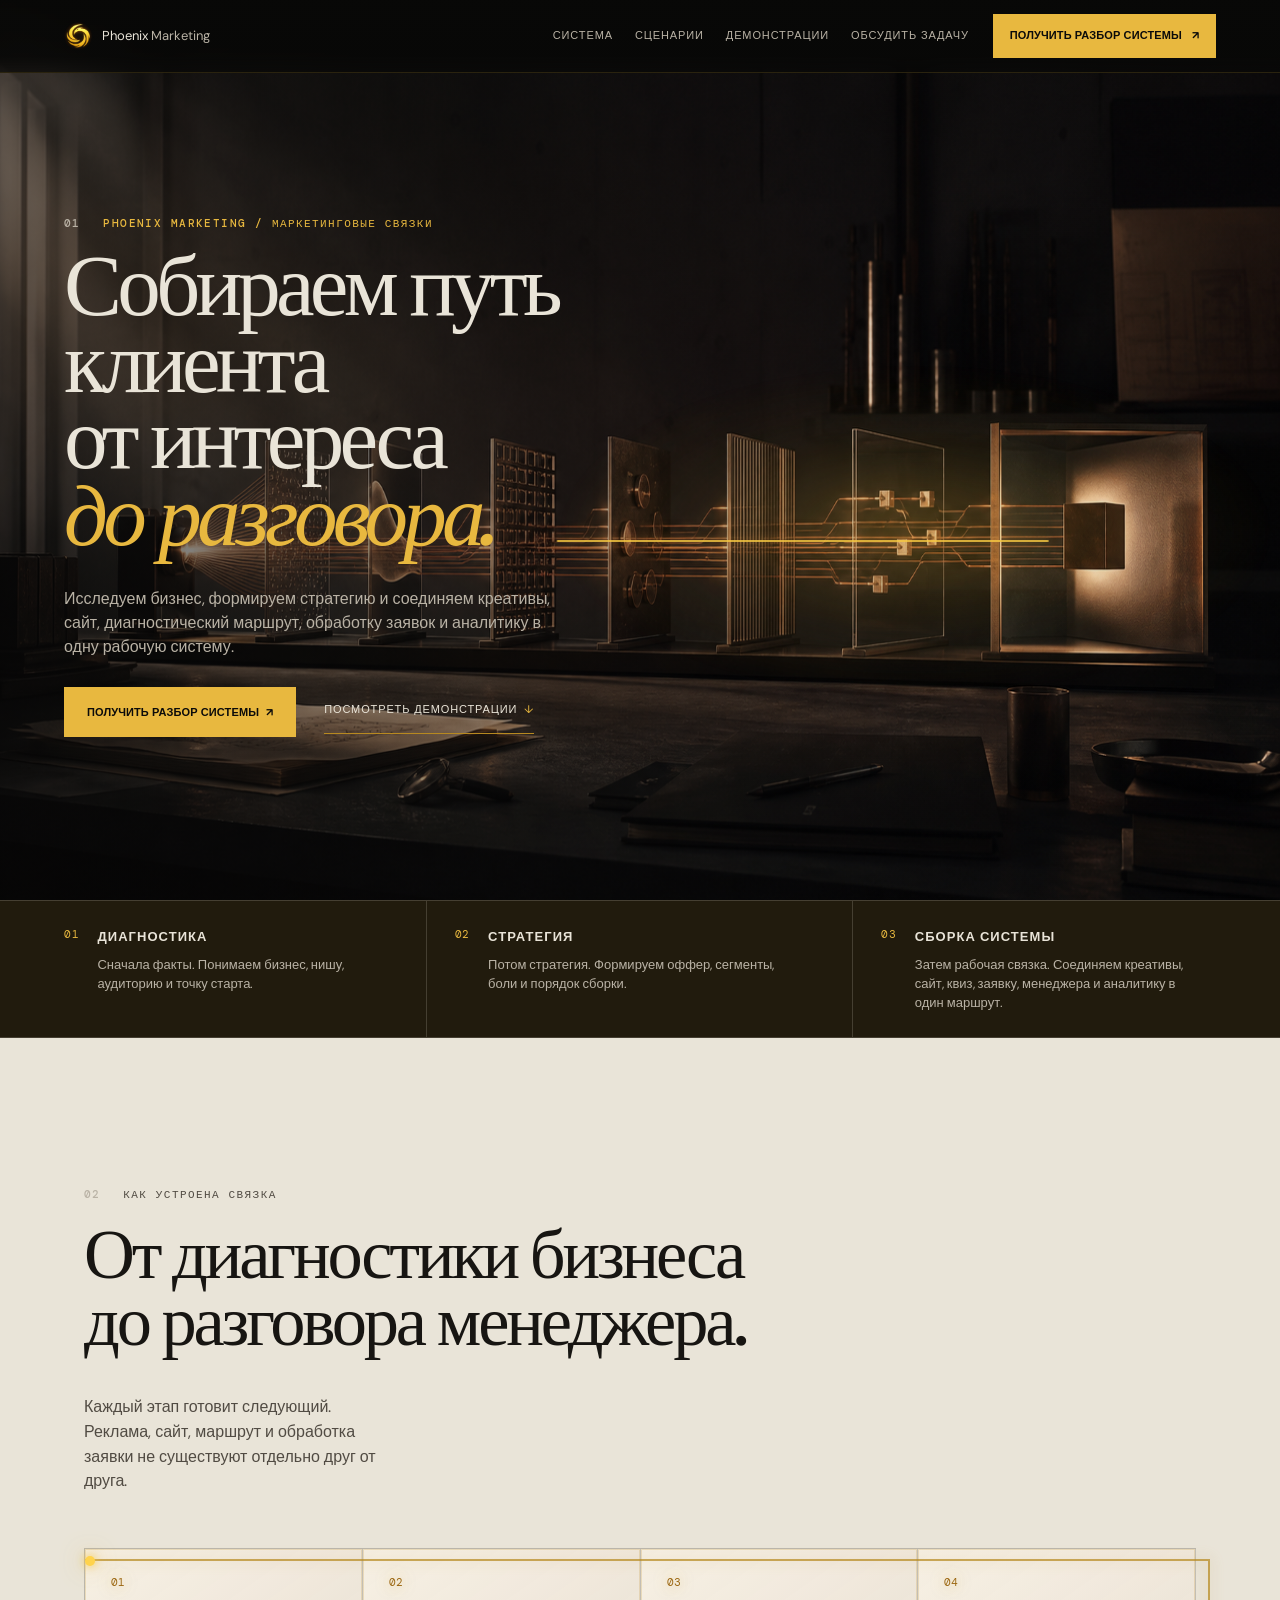
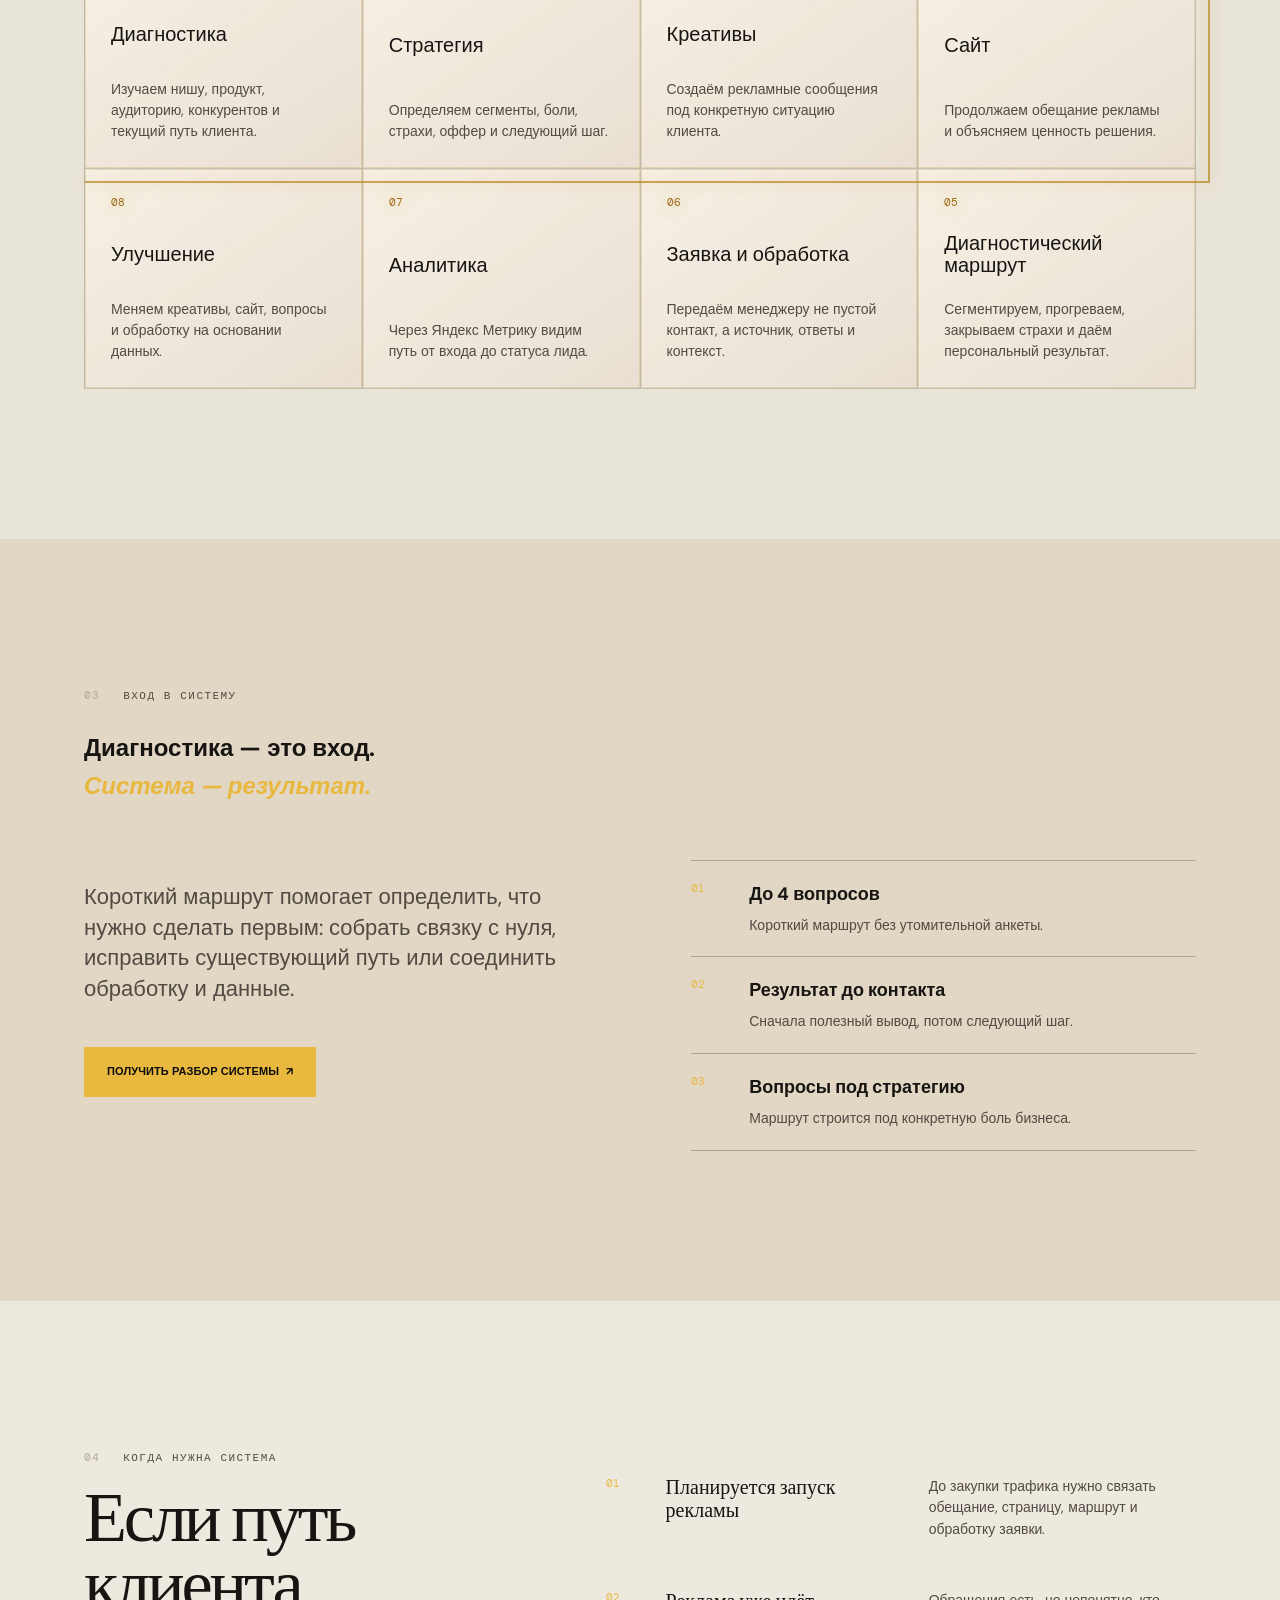
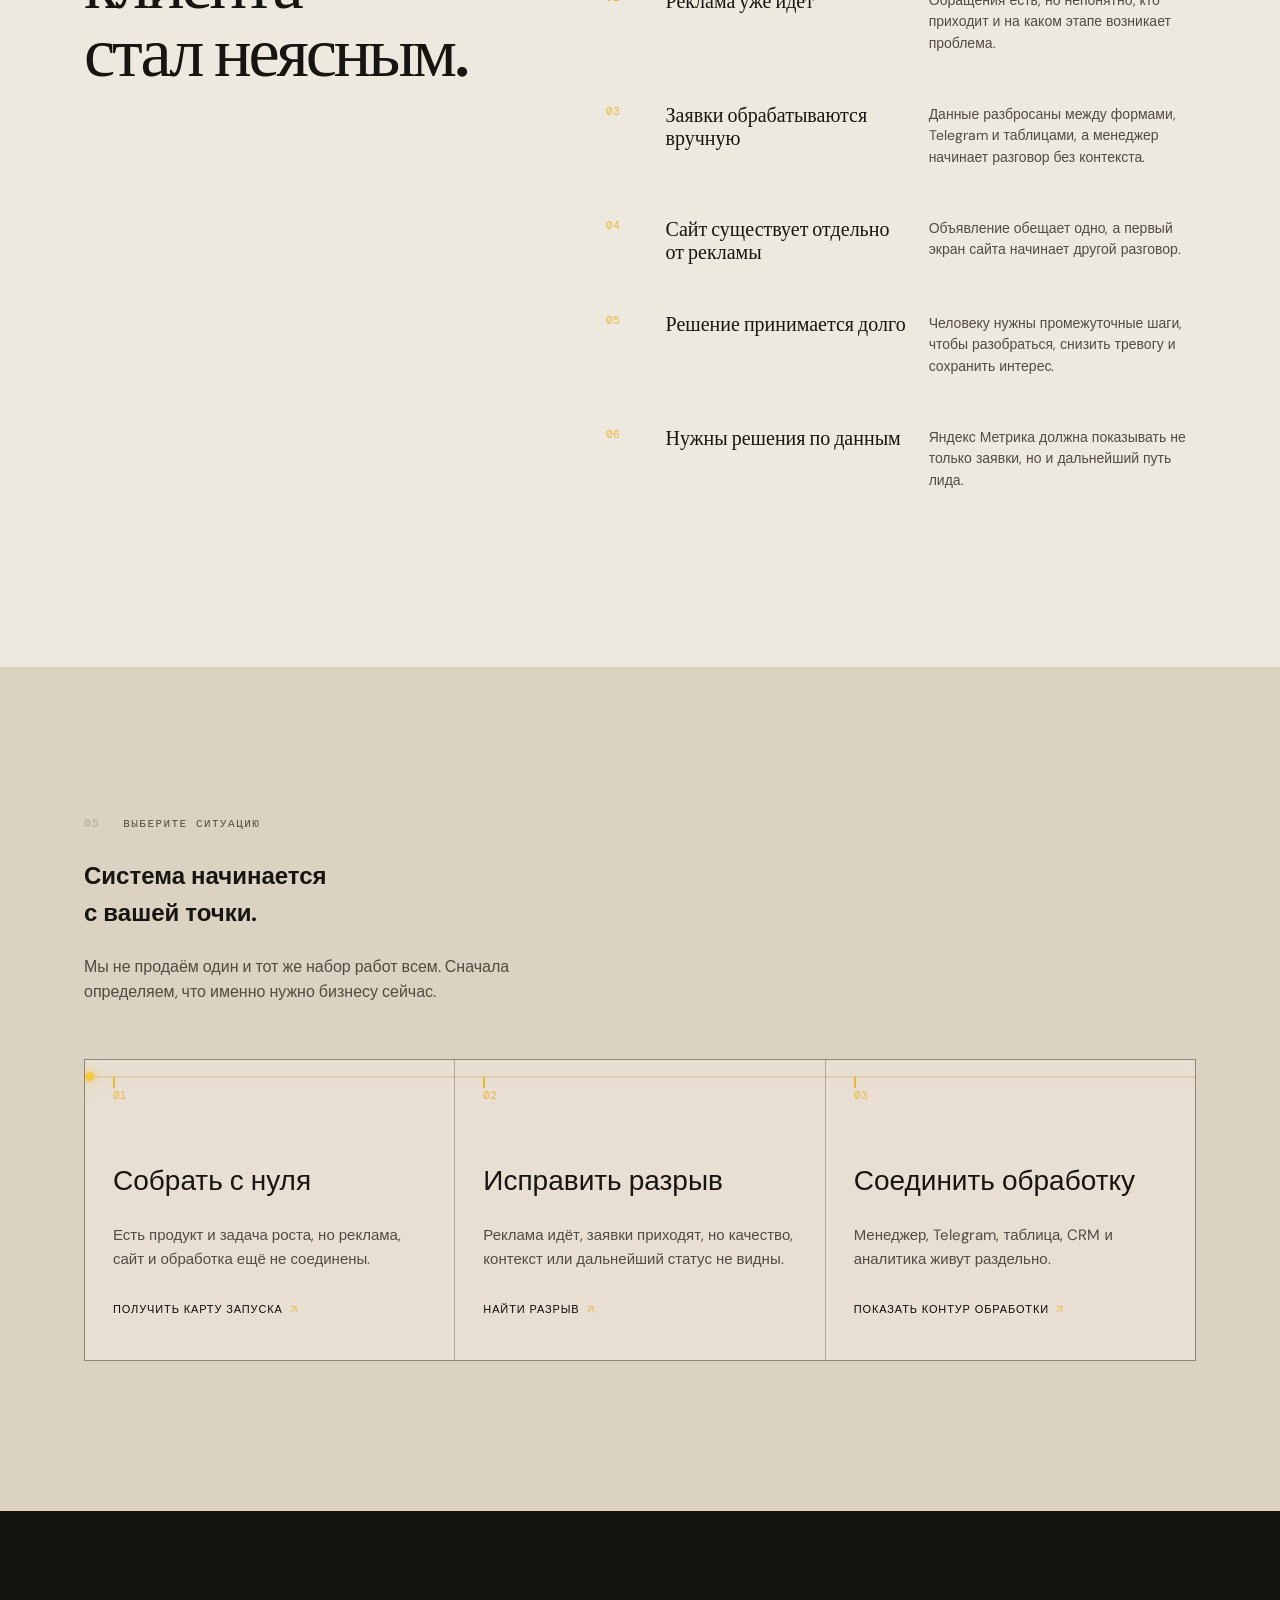
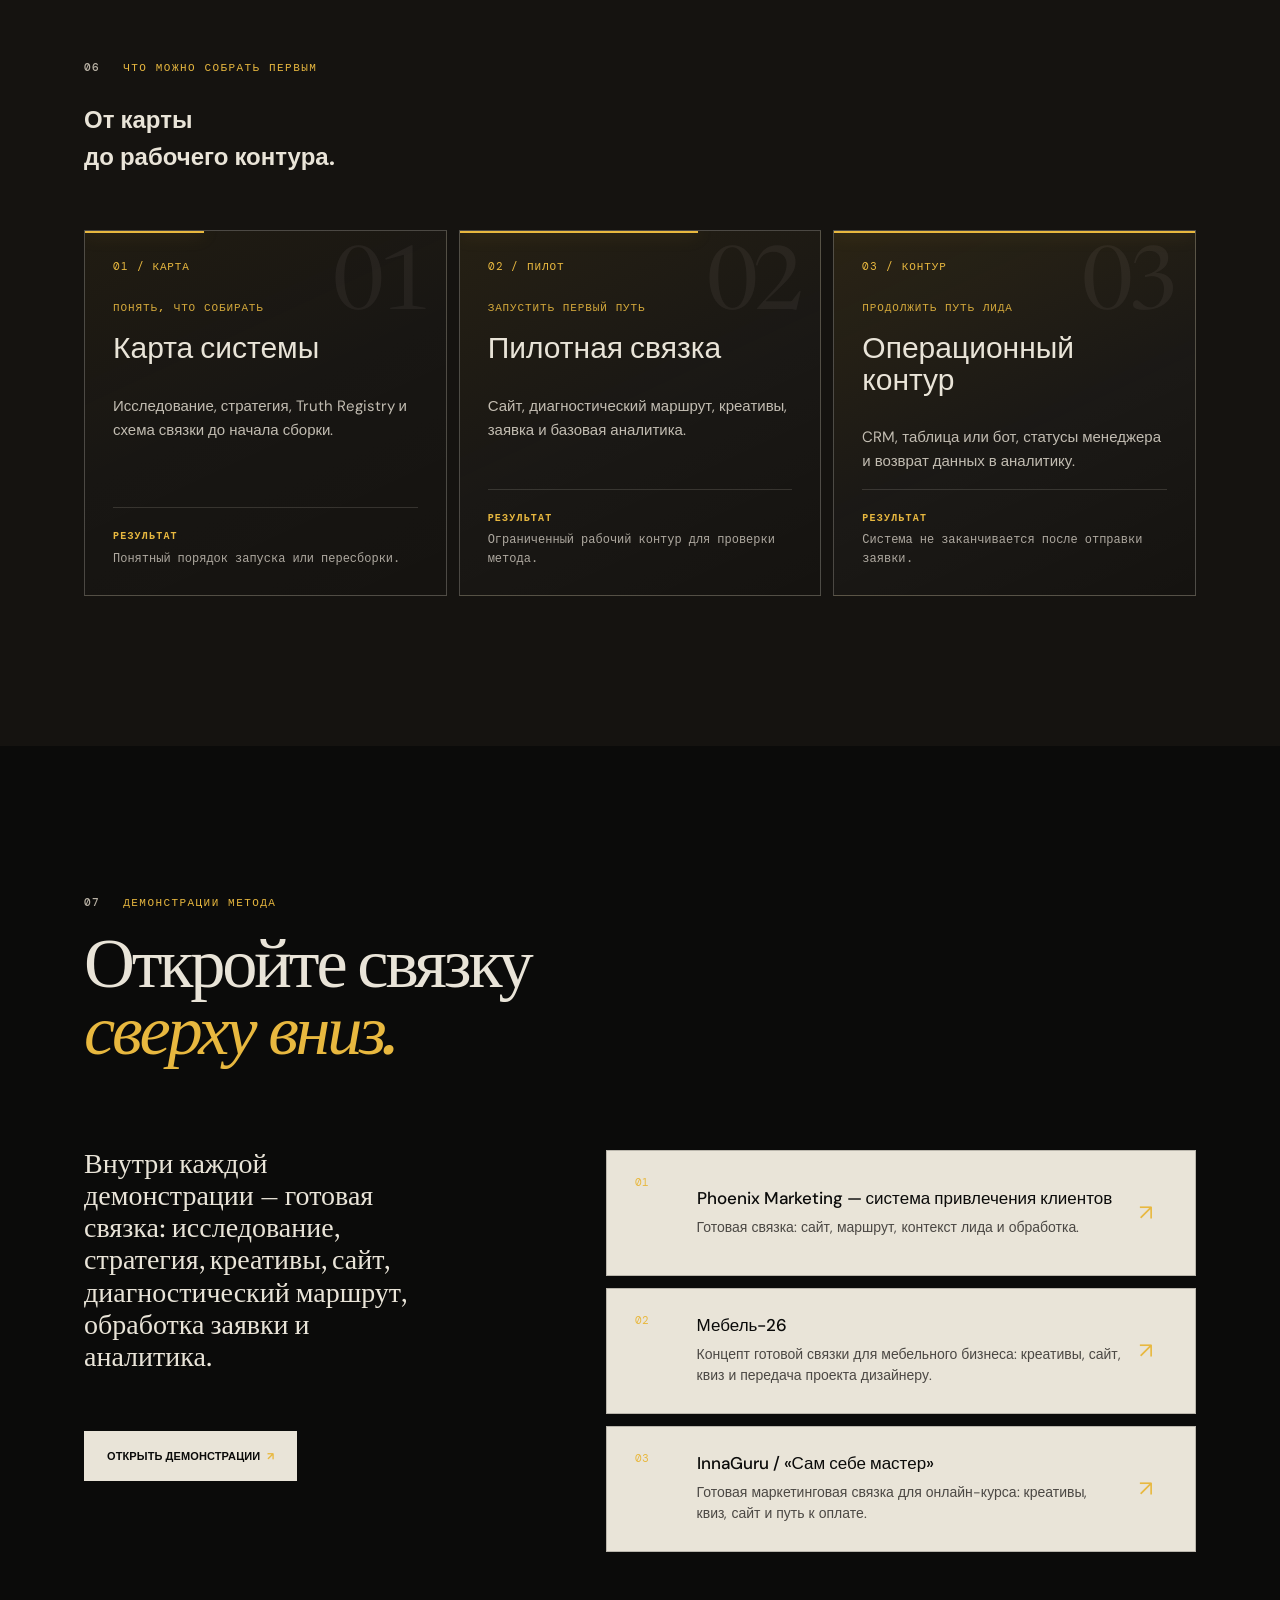
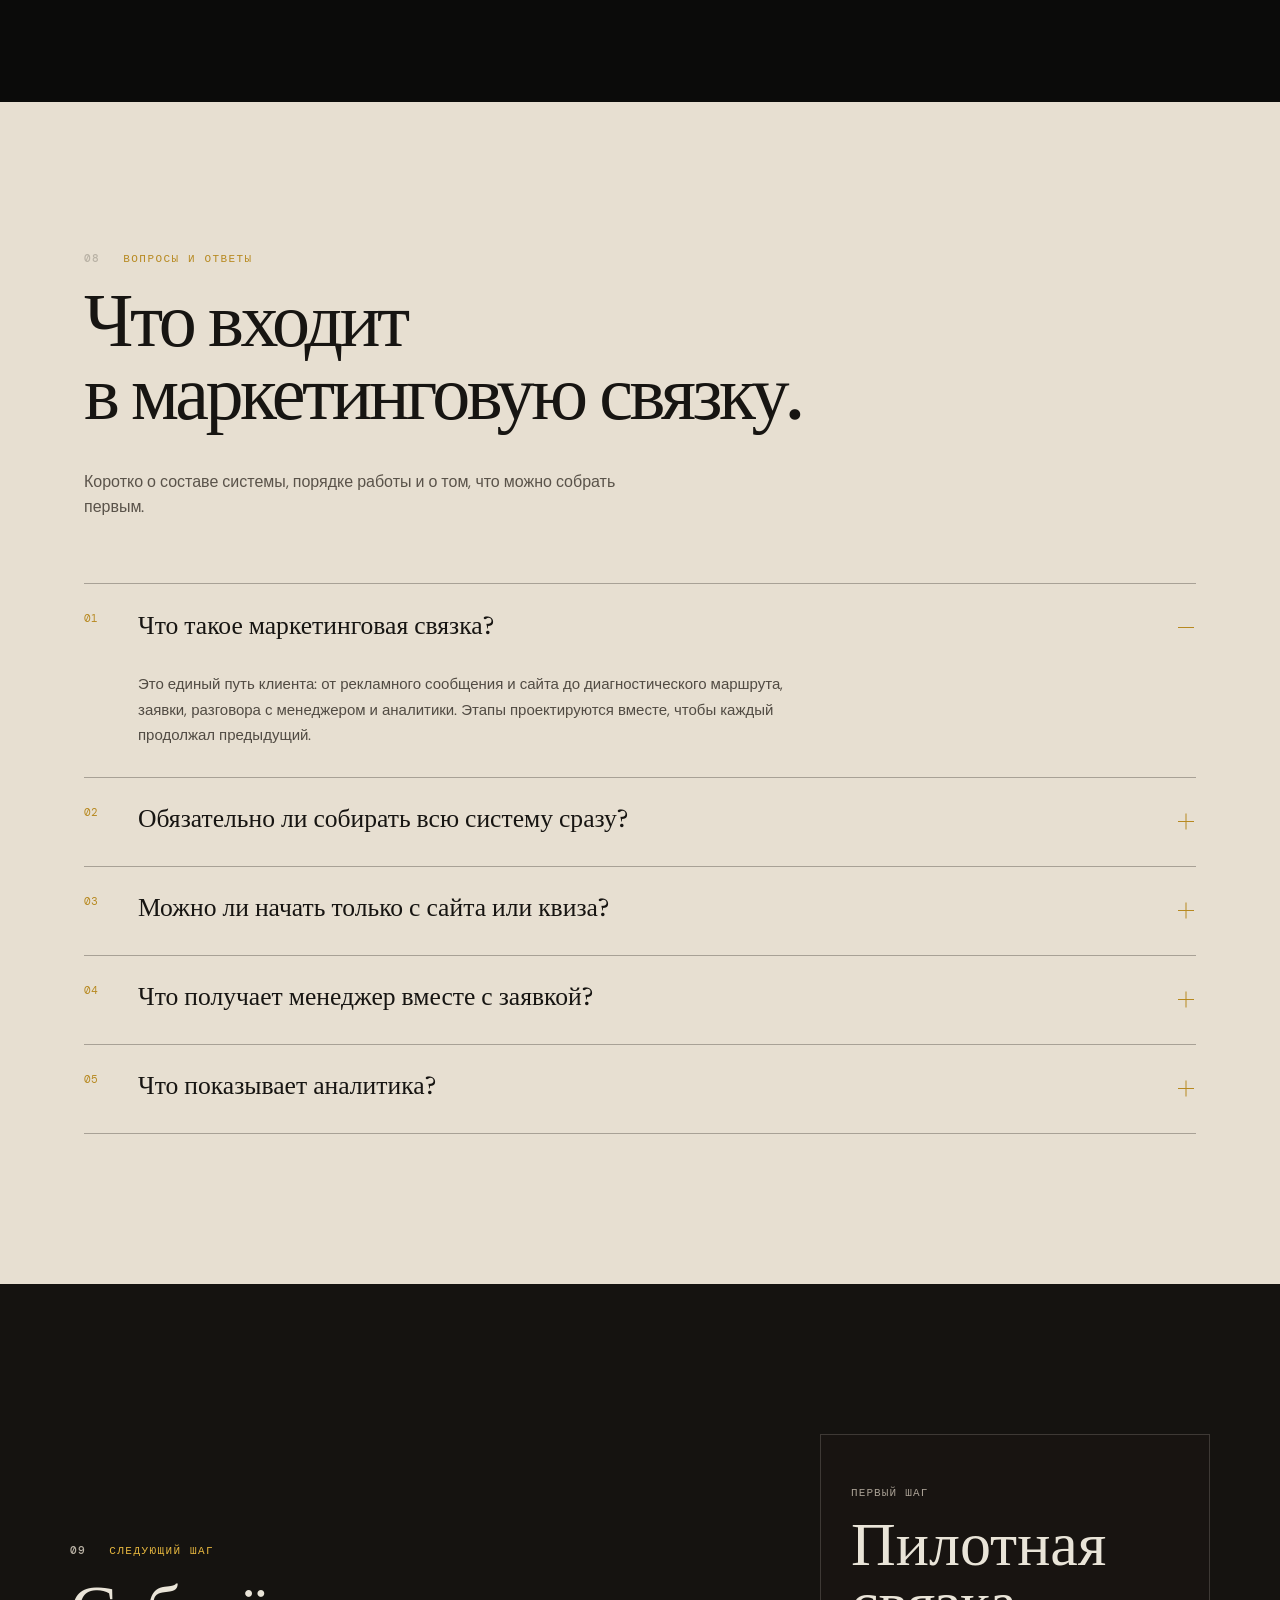
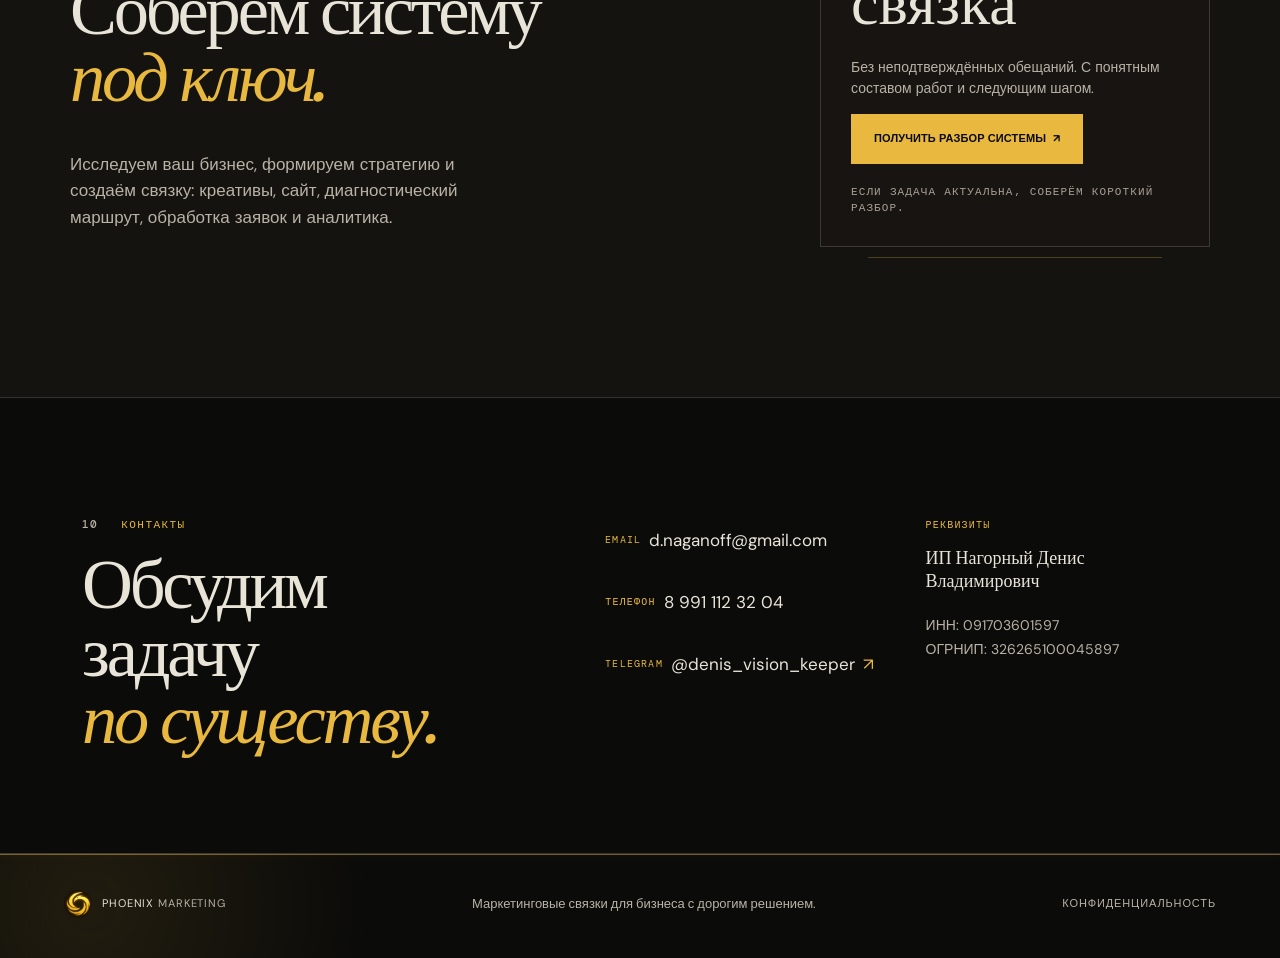
==== commit 4f2f95f1: "Fix deployed FAQ and footer layout" ====
--- a/index.html
+++ b/index.html
@@ -6,7 +6,7 @@
   <meta name="description" content="Phoenix Marketing — маркетинговые связки: диагностика бизнеса, стратегия, креативы, сайт, квиз, обработка заявок и аналитика.">
   <title>Phoenix Marketing — система привлечения и обработки клиентов</title>
   <link rel="icon" type="image/png" href="assets/phoenix-logo.png">
-  <link rel="stylesheet" href="styles.css?v=20260815-overflow-v68">
+  <link rel="stylesheet" href="styles.css?v=20260815-live-layout-v69">
   <link rel="stylesheet" href="wow-system.css?v=20260815-w18">
   <!-- Yandex.Metrika counter -->
   <script type="text/javascript">
@@ -181,7 +181,7 @@
     </section>
   </main>
 
-  <section class="contact-details" id="contacts" aria-labelledby="contacts-title"><div><p class="eyebrow"><span>10</span> Контакты</p><h2 id="contacts-title">Обсудим задачу<br><i>по существу.</i></h2></div><div class="contact-grid"><div class="contact-column"><a href="mailto:d.naganoff@gmail.com"><span>Email</span>d.naganoff@gmail.com</a><a href="tel:+79911123204"><span>Телефон</span>8 991 112 32 04</a><a href="https://t.me/denis_vision_keeper" target="_blank" rel="noreferrer"><span>Telegram</span>@denis_vision_keeper ↗</a></div><div class="contact-column contact-legal"><span>Реквизиты</span><strong>ИП Нагорный Денис Владимирович</strong><p>ИНН: 091703601597<br>ОГРНИП: 326265100045897</p></div></div></section>
+  <section class="contact-details" id="contacts" aria-labelledby="contacts-title"><div><p class="eyebrow"><span>10</span> Контакты</p><h2 id="contacts-title">Обсудим задачу<br><i>по существу.</i></h2></div><div class="contact-grid"><div class="contact-column"><a href="mailto:d.naganoff@gmail.com"><span>Email</span>d.naganoff@gmail.com</a><a href="tel:+79911123204"><span>Телефон</span>8 991 112 32 04</a><a href="https://t.me/denis_vision_keeper" target="_blank" rel="noreferrer"><span>Telegram</span><strong class="contact-link-value">@denis_vision_keeper <i aria-hidden="true">↗</i></strong></a></div><div class="contact-column contact-legal"><span>Реквизиты</span><strong>ИП Нагорный Денис Владимирович</strong><p>ИНН: 091703601597<br>ОГРНИП: 326265100045897</p></div></div></section>
   <footer class="site-footer" data-wow-scene="footer"><a class="brand" href="#top"><img class="brand-logo" src="assets/phoenix-logo.png" alt=""><span>Phoenix <em>Marketing</em></span></a><p>Маркетинговые связки для бизнеса с дорогим решением.</p><span class="footer-links"><a href="privacy.html">Конфиденциальность</a></span></footer>
 
   <div class="modal" id="quiz-modal" role="dialog" aria-modal="true" aria-labelledby="quiz-title" data-expert-avatar="[data-uri]" hidden>
--- a/styles.css
+++ b/styles.css
@@ -211,3 +211,16 @@
 @media(max-width:900px){.faq{grid-template-columns:1fr;gap:48px}.faq-intro{position:static}.faq .section-note{max-width:560px}}
 @media(max-width:560px){.faq{gap:36px}.faq-item summary{grid-template-columns:28px minmax(0,1fr) 20px;gap:10px;min-height:78px;padding:17px 0}.faq-item summary span{margin-top:5px}.faq-item summary strong{font-size:21px}.faq-answer{padding:0 0 24px 38px}.faq-answer p{font-size:15px;line-height:1.62}}
 @media(prefers-reduced-motion:reduce){.faq-item summary i::before,.faq-item summary i::after{transition:none}}
+
+/* Live layout repair: promote section backgrounds and borders to their true full-width owners. */
+.contact-details{max-width:none;width:100%;margin:0;padding-inline:max(5vw,calc((100vw - 1240px)/2 + 62px))}
+.site-footer{max-width:none;width:100%;margin:0;padding-inline:max(5vw,calc((100vw - 1440px)/2 + 72px))}
+
+/* Keep the Telegram handle and its directional mark as one readable unit. */
+.contact-column>a{gap:8px;flex-wrap:nowrap}
+.contact-column>a .contact-link-value{font:inherit;font-weight:400;letter-spacing:normal;text-transform:none;color:inherit;white-space:nowrap}
+.contact-link-value i{font-style:normal;color:var(--copper);margin-left:3px}
+
+/* The long Russian display word needs the full row before it approaches the FAQ list. */
+@media(max-width:1399px){.faq{grid-template-columns:1fr;gap:48px}.faq-intro{position:static}.faq h2{max-width:820px;font-size:clamp(52px,7vw,76px)}.faq .section-note{max-width:560px}}
+@media(max-width:560px){.contact-details,.site-footer{padding-inline:20px}.faq h2{font-size:clamp(42px,12vw,64px)}}
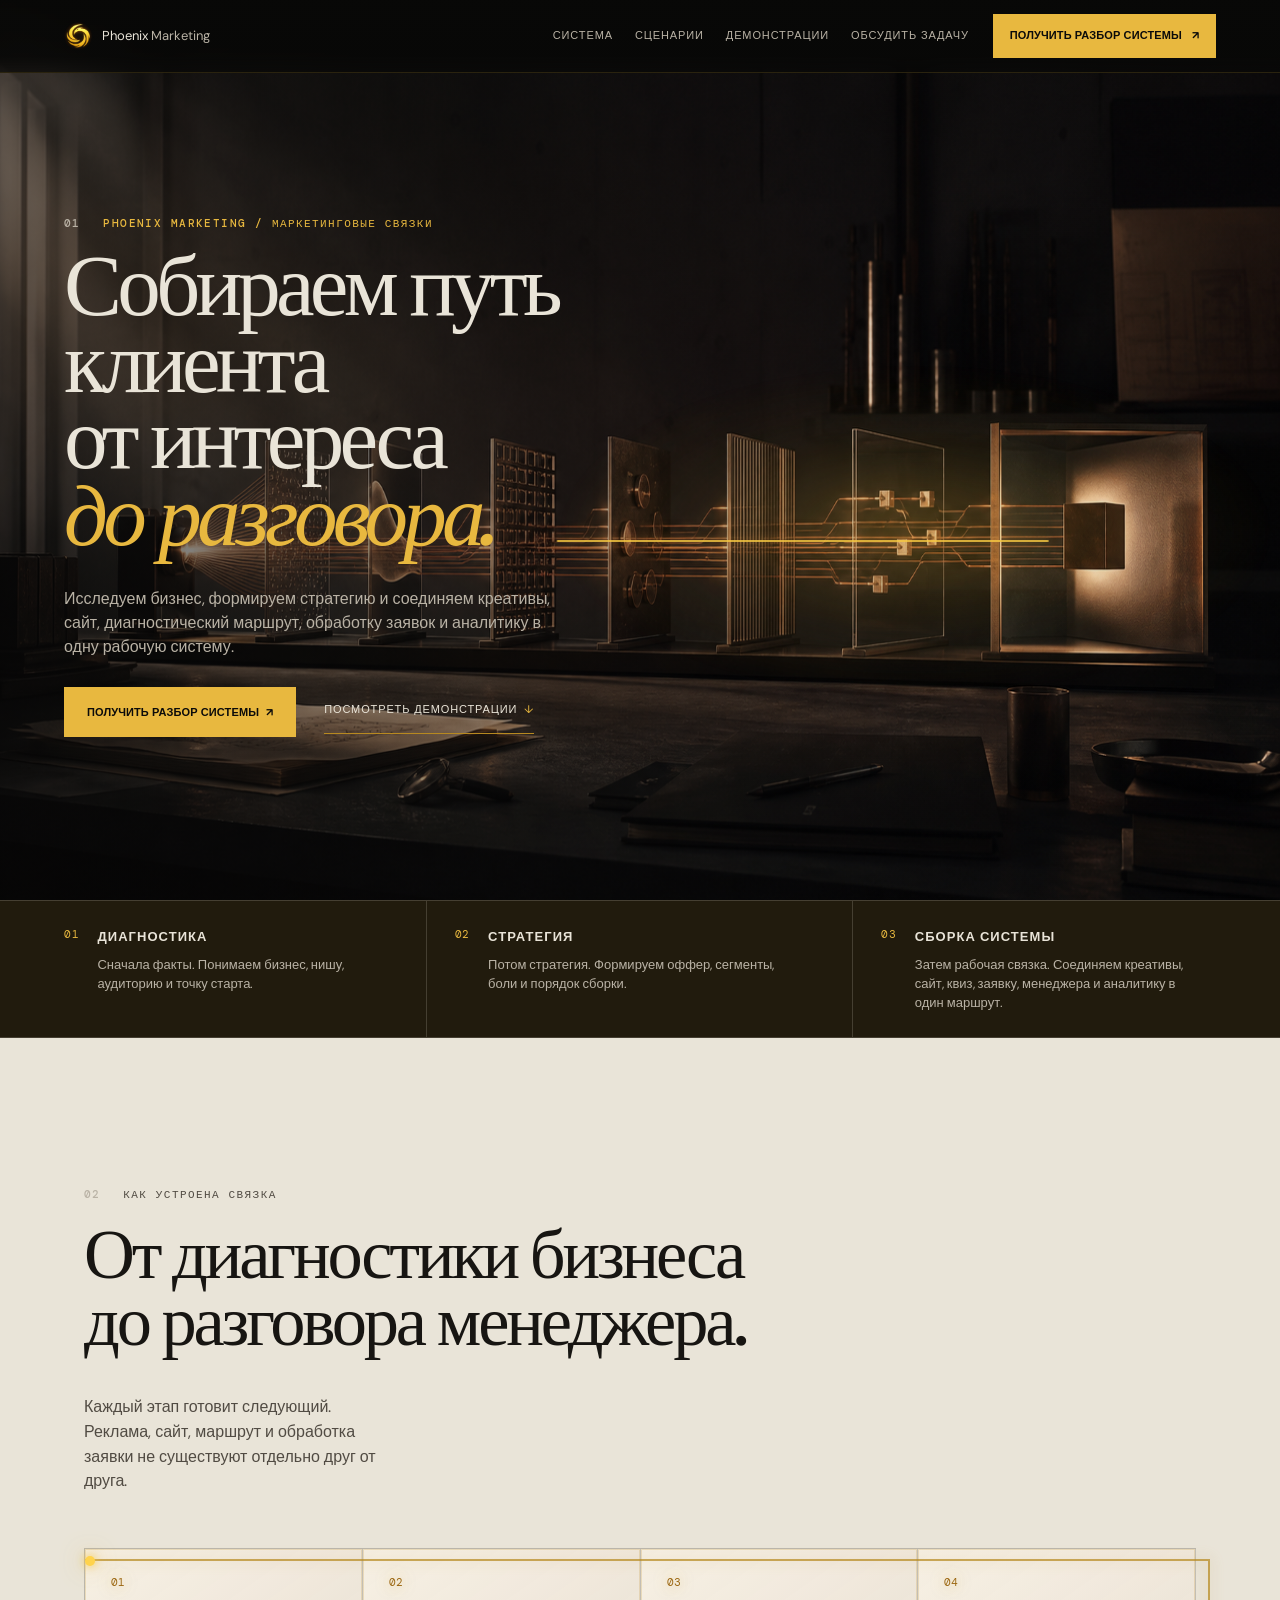
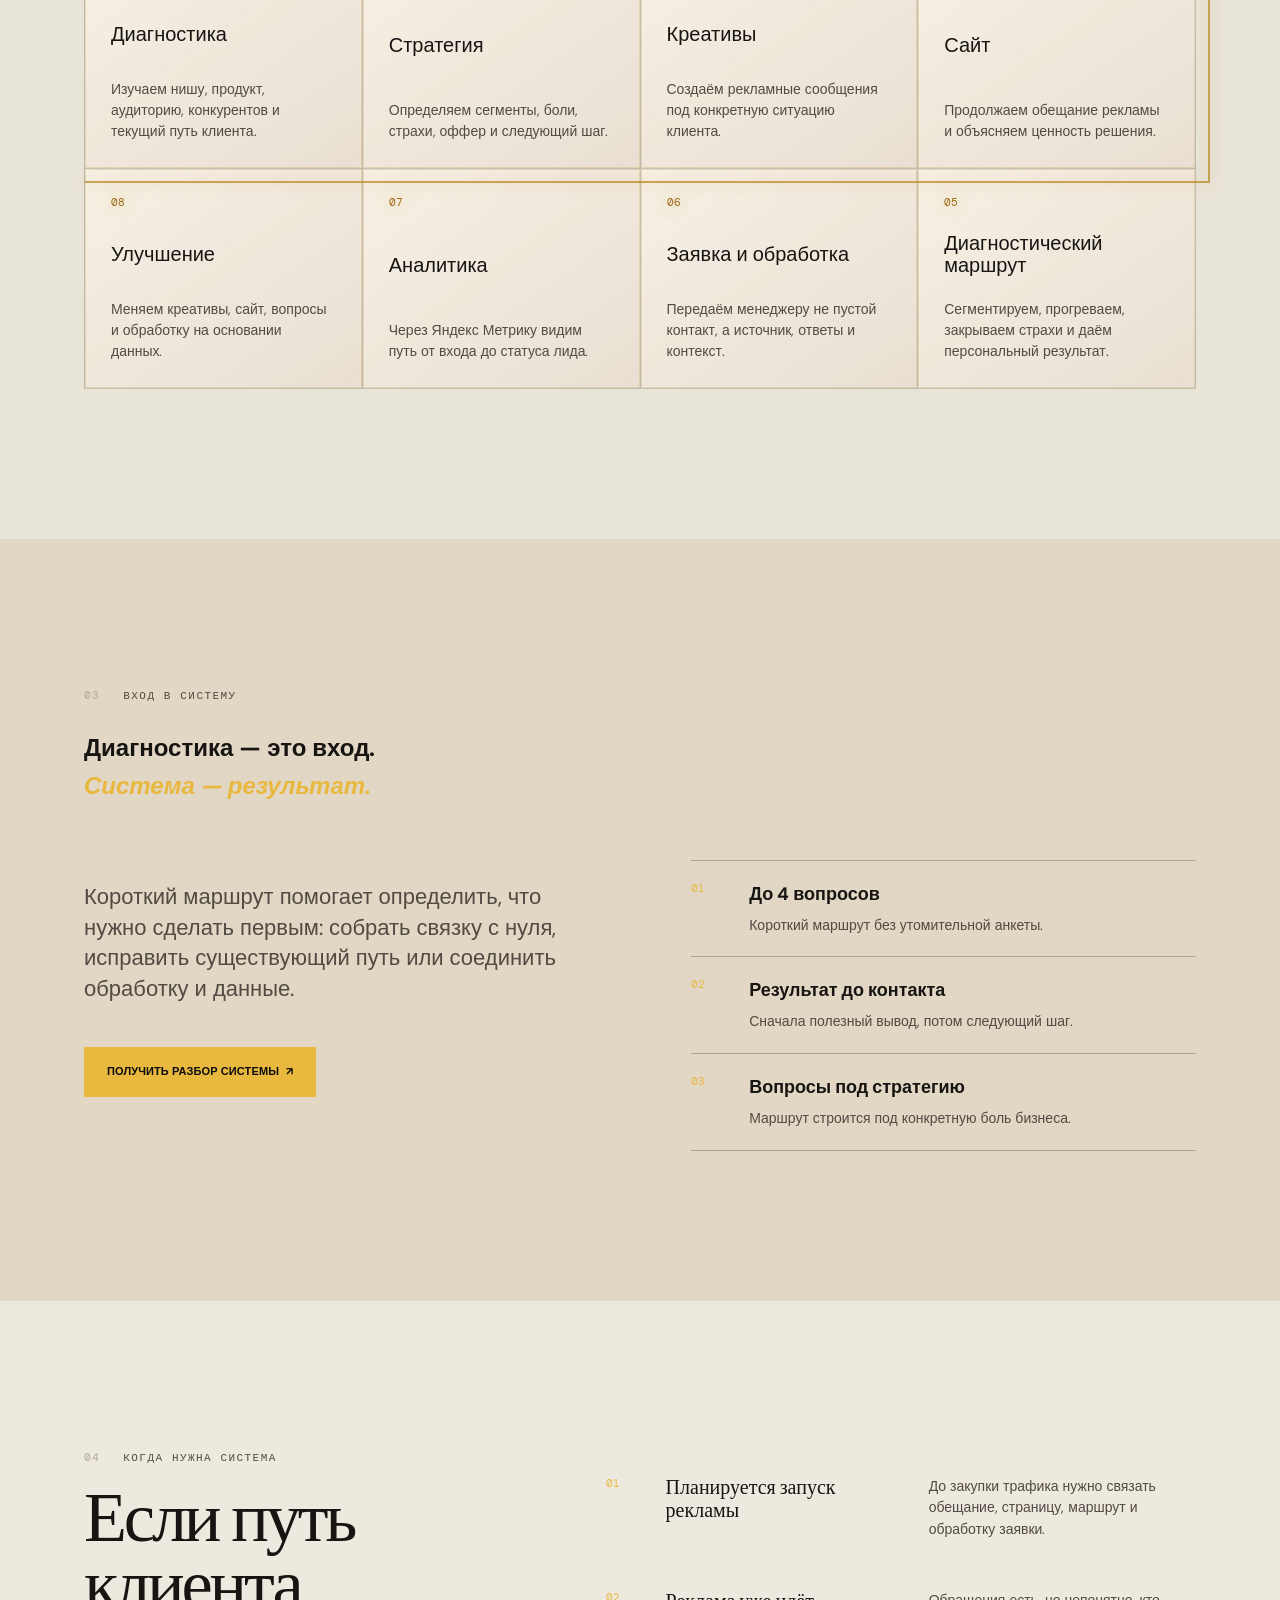
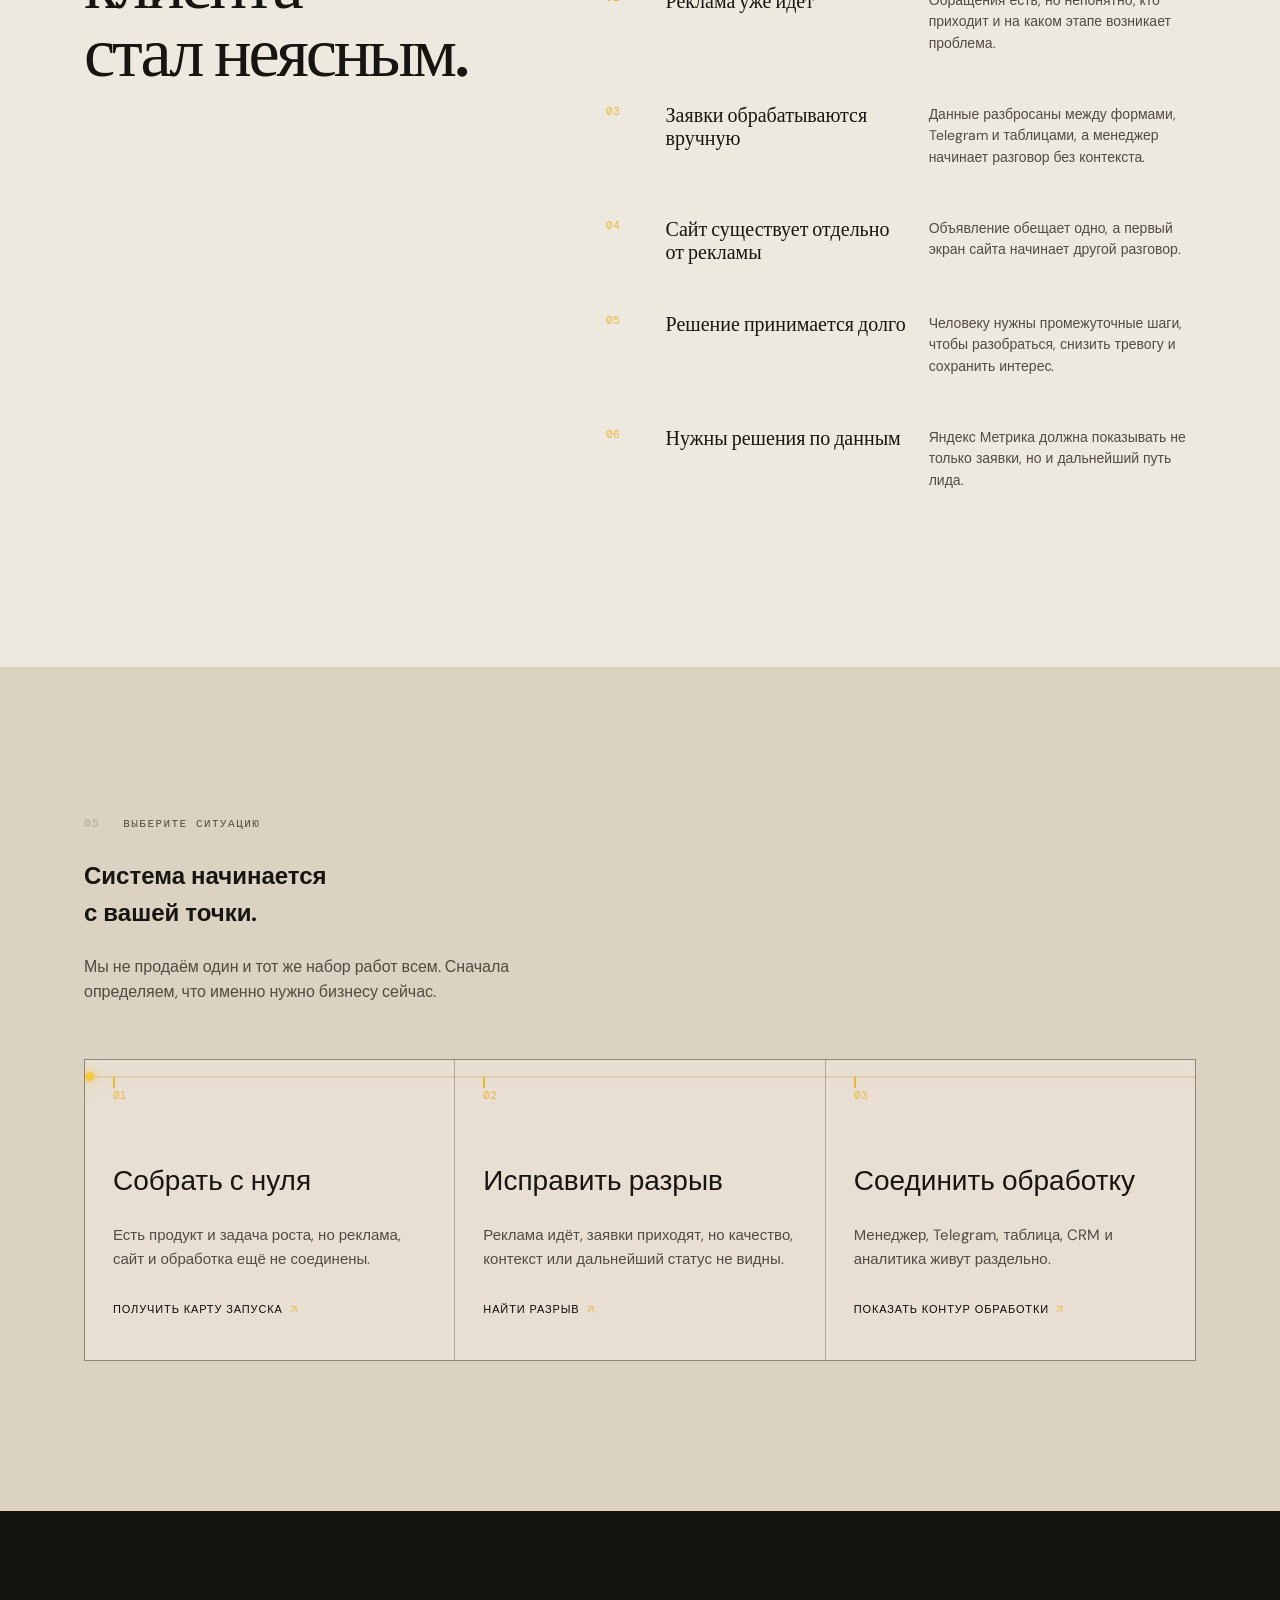
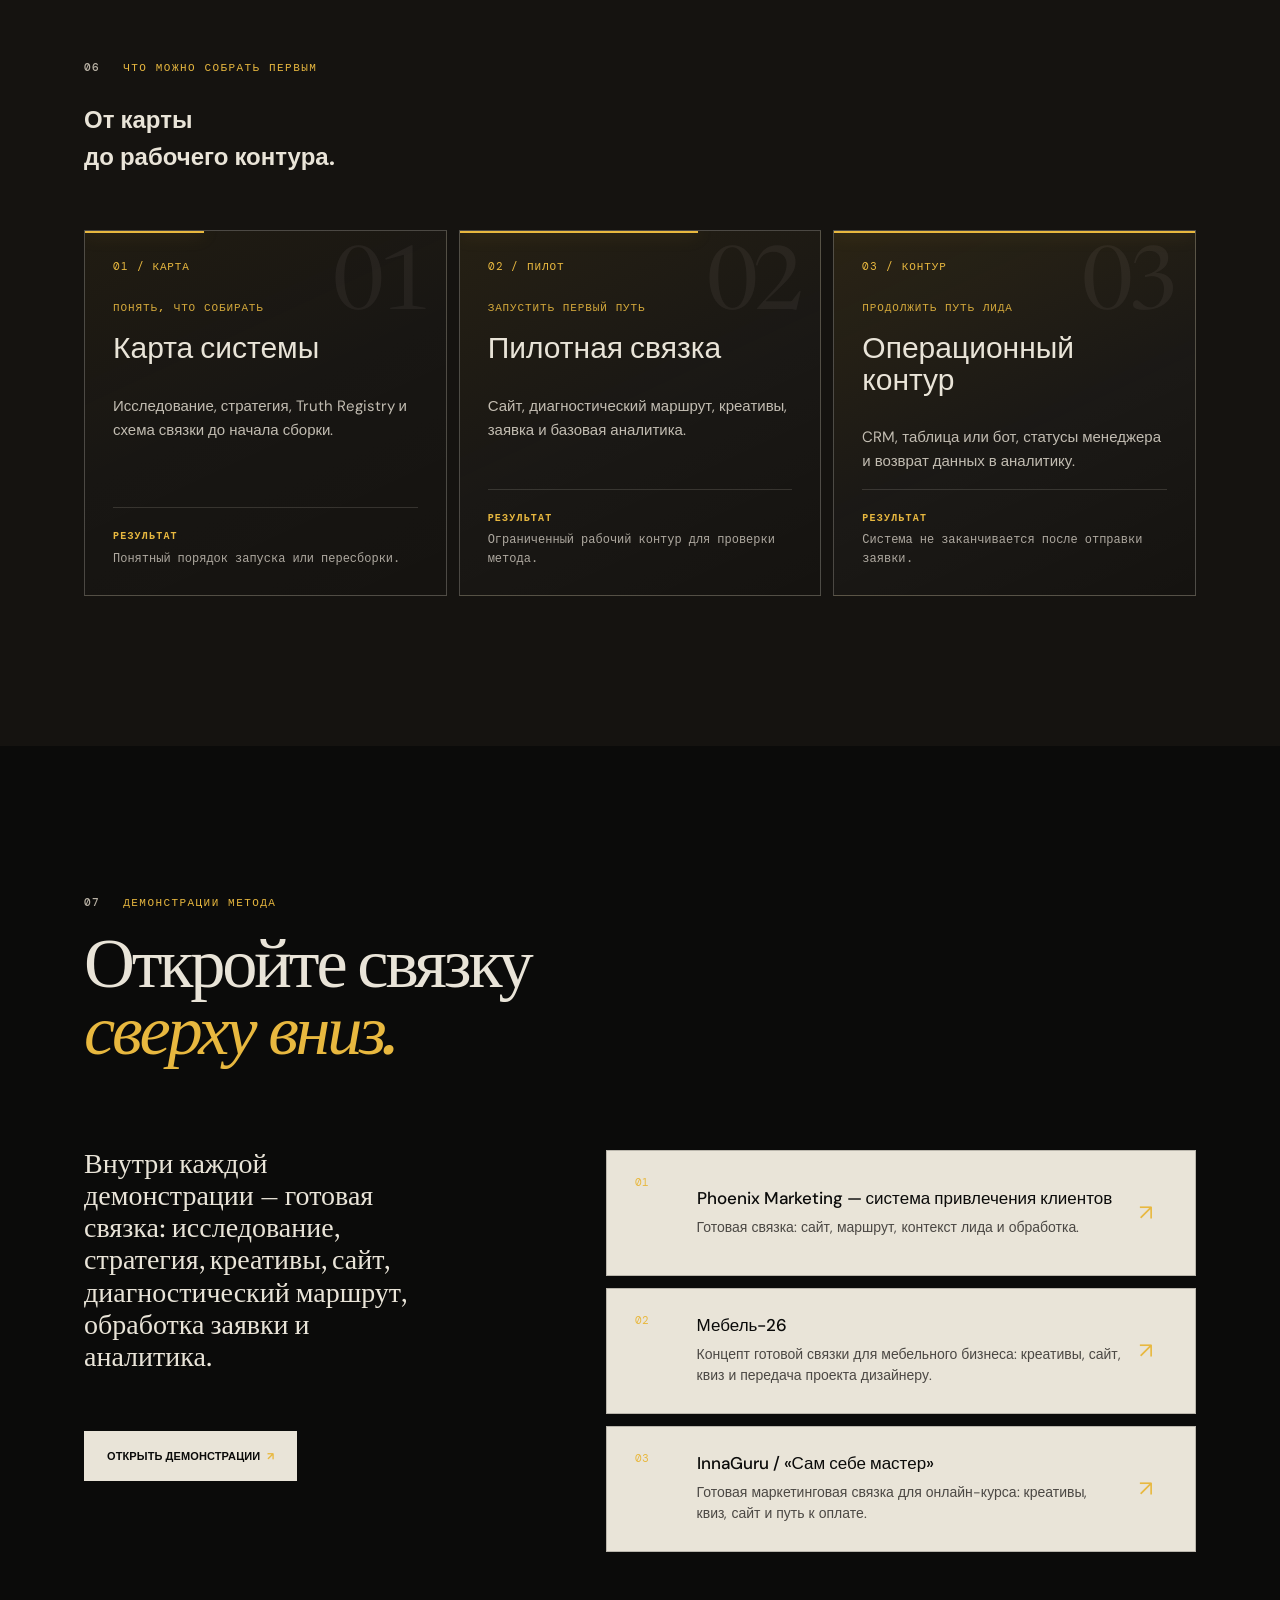
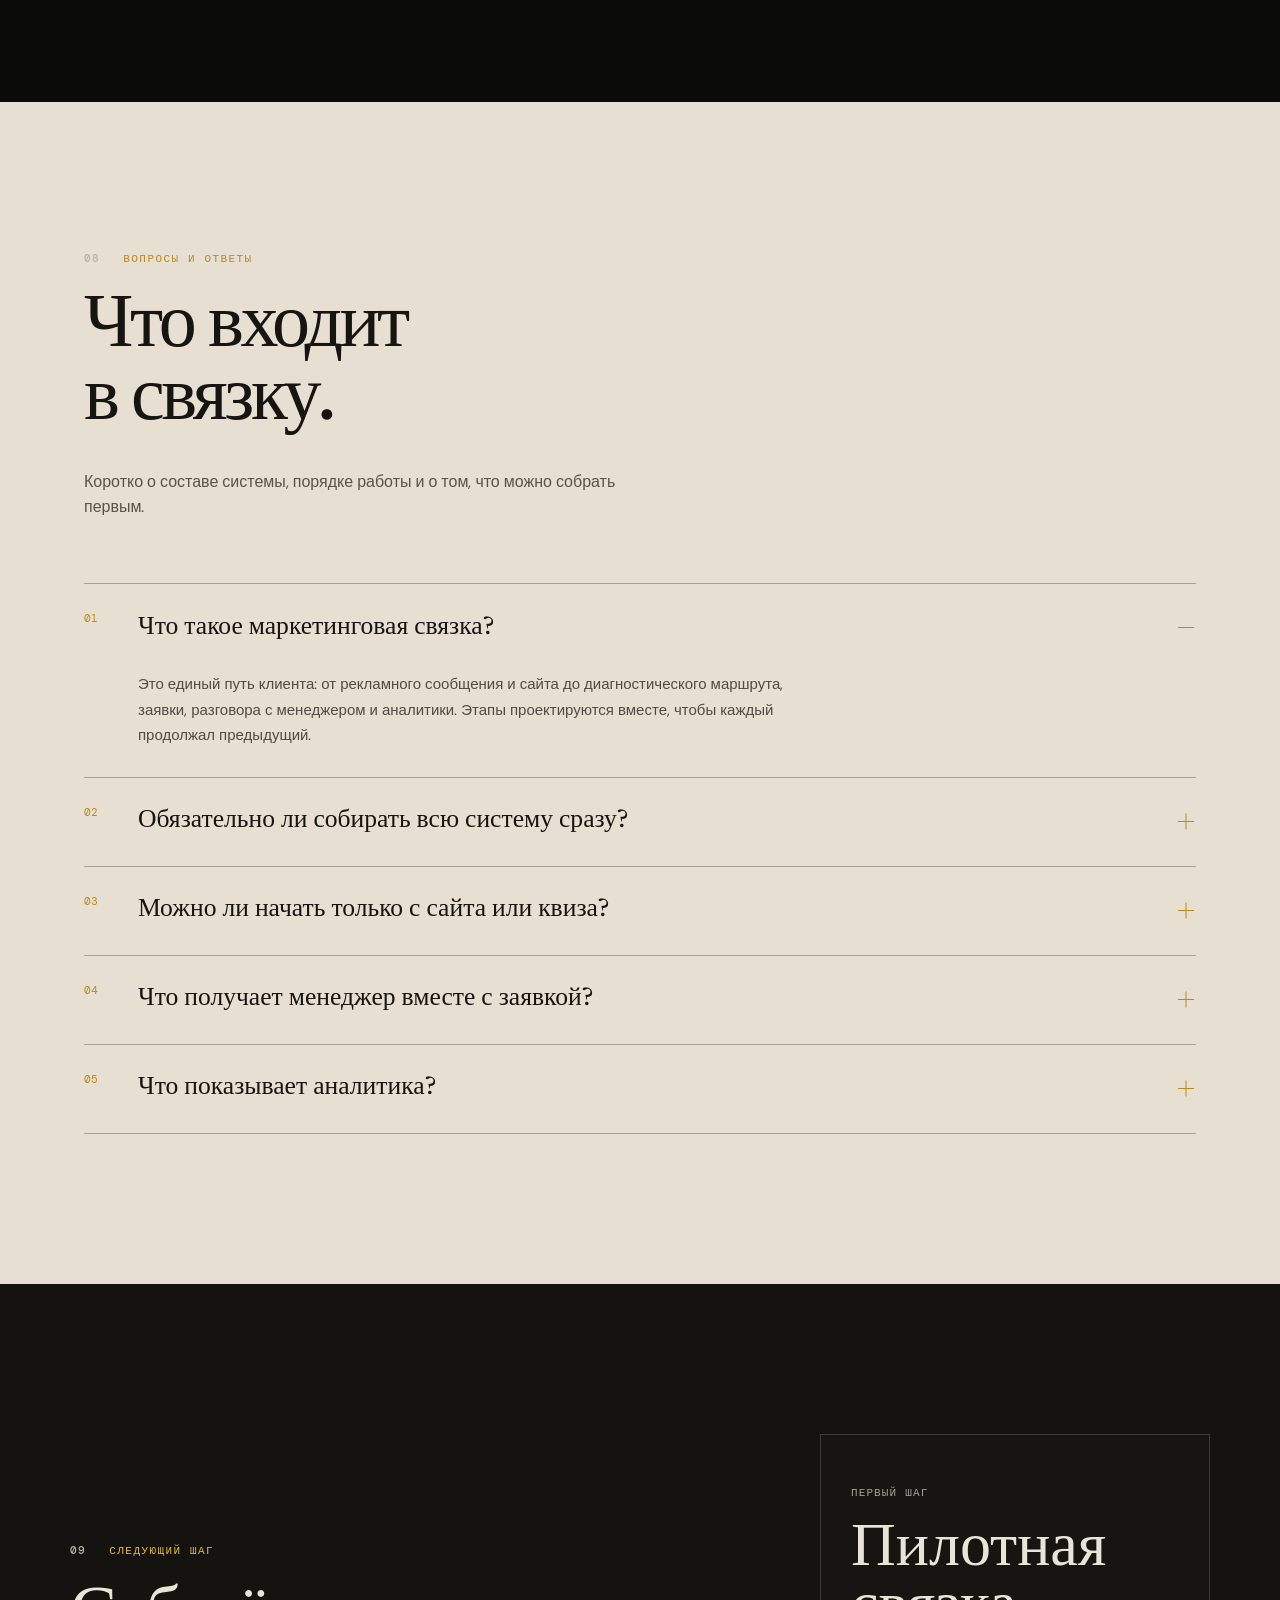
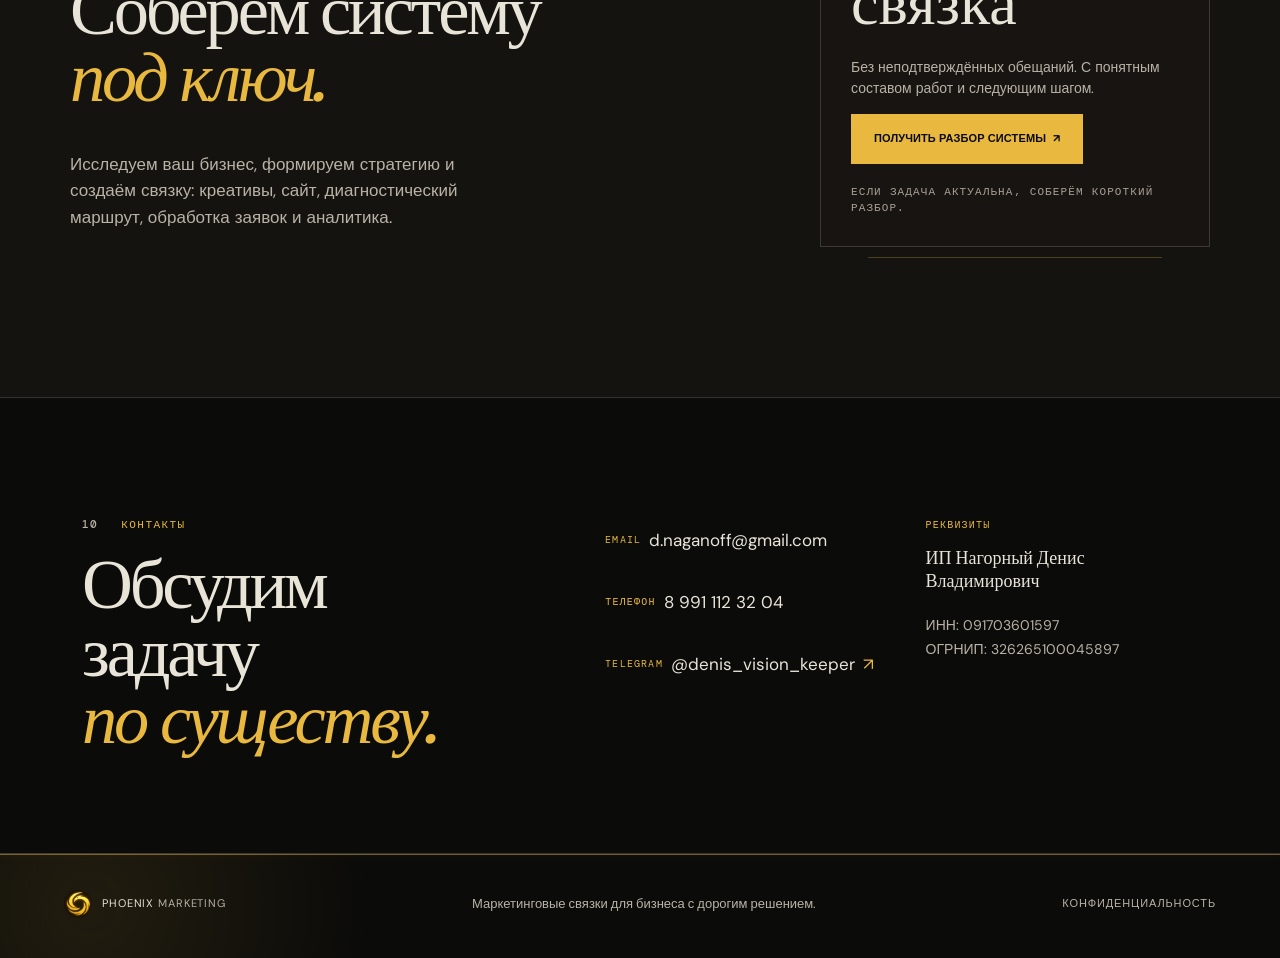
==== commit ee7c2554: "Shorten FAQ section heading" ====
--- a/index.html
+++ b/index.html
@@ -148,7 +148,7 @@
     <section class="section faq" id="faq" aria-labelledby="faq-title">
       <div class="faq-intro reveal">
         <p class="eyebrow"><span>08</span> Вопросы и ответы</p>
-        <h2 id="faq-title">Что входит<br>в маркетинговую связку.</h2>
+        <h2 id="faq-title">Что входит<br>в связку.</h2>
         <p class="section-note">Коротко о составе системы, порядке работы и о том, что можно собрать первым.</p>
       </div>
       <div class="faq-list">
